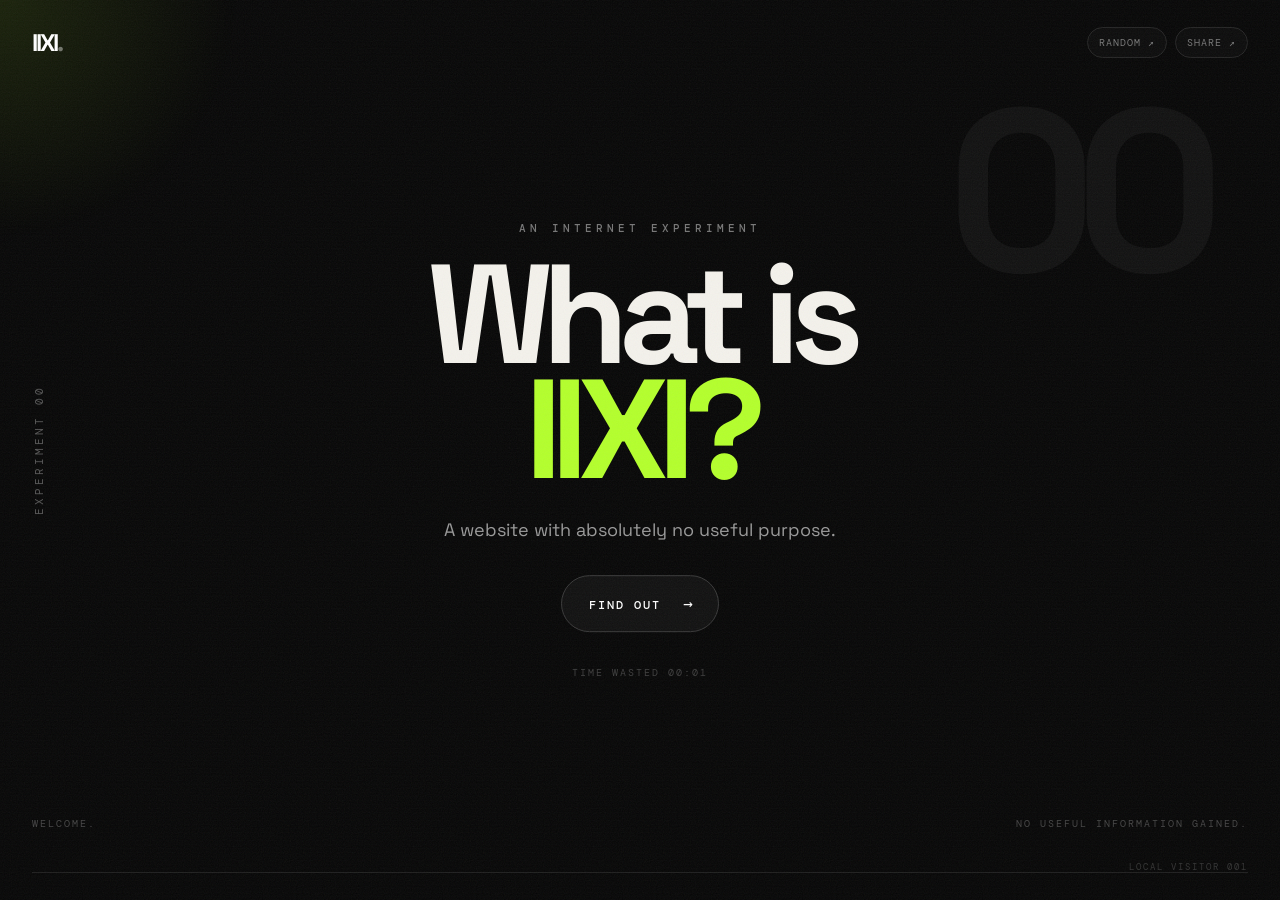
==== index.html @ 4394fd5e "Add files via upload" ====
<!DOCTYPE html>
<html lang="en">
<head>
<meta charset="UTF-8">
<meta name="viewport" content="width=device-width, initial-scale=1.0">
<title>IIXI — No Purpose</title>
<style>
@import url('https://fonts.googleapis.com/css2?family=DM+Mono:wght@400;500&family=Space+Grotesk:wght@400;500;600;700&display=swap');
:root{--bg:#070707;--fg:#f4f2ec;--muted:#777;--acid:#b4ff2c;--line:#252525}
*{box-sizing:border-box}
html,body{width:100%;height:100%;margin:0}
body{overflow:hidden;background:var(--bg);color:var(--fg);font-family:"Space Grotesk",sans-serif;transition:background .6s,color .6s}
button{font:inherit}
.grain{position:fixed;inset:-50%;pointer-events:none;z-index:50;opacity:.065;background-image:url("data:image/svg+xml,%3Csvg xmlns='http://www.w3.org/2000/svg' width='180' height='180'%3E%3Cfilter id='n'%3E%3CfeTurbulence type='fractalNoise' baseFrequency='.85' numOctaves='4' stitchTiles='stitch'/%3E%3C/filter%3E%3Crect width='100%25' height='100%25' filter='url(%23n)'/%3E%3C/svg%3E");animation:noise .15s steps(2) infinite}
@keyframes noise{0%{transform:translate(0)}25%{transform:translate(2%,-1%)}50%{transform:translate(-1%,2%)}75%{transform:translate(1%,1%)}100%{transform:translate(-2%,-2%)}}
.scanlines{position:fixed;inset:0;pointer-events:none;z-index:45;background:repeating-linear-gradient(0deg,transparent 0 3px,rgba(255,255,255,.012) 4px);mix-blend-mode:screen}
.cursor-glow{position:fixed;width:520px;height:520px;border-radius:50%;pointer-events:none;transform:translate(-50%,-50%);background:radial-gradient(circle,rgba(180,255,44,.11),transparent 65%);z-index:0}
header{position:fixed;left:32px;right:32px;top:27px;display:flex;justify-content:space-between;align-items:center;z-index:20}
.logo{background:none;border:0;color:#fff;font-size:24px;font-weight:700;letter-spacing:-2px;cursor:pointer;padding:0}
.logo span{opacity:.4}
.header-actions{display:flex;gap:8px}
.tiny{border:1px solid #252525;background:#0c0c0c;color:#777;border-radius:999px;padding:8px 11px;cursor:pointer;font:10px "DM Mono",monospace;letter-spacing:1px;transition:.2s}
.tiny:hover{color:#fff;border-color:#555}
main{height:100%;position:relative}
.experiment{position:absolute;left:32px;top:50%;transform:rotate(-90deg) translateX(-50%);transform-origin:left top;font:11px "DM Mono",monospace;letter-spacing:3px;color:#555}
.counter{position:absolute;right:6%;top:11%;font-size:clamp(100px,18vw,260px);font-weight:700;line-height:.8;color:#111;letter-spacing:-.09em;user-select:none}
.visit{position:absolute;right:32px;bottom:27px;font:9px "DM Mono",monospace;letter-spacing:2px;color:#333}
.scene{position:absolute;left:50%;top:50%;width:min(1000px,90vw);text-align:center;transform:translate(-50%,-47%);transition:transform .7s cubic-bezier(.2,.8,.2,1),opacity .4s}
.kicker{font:500 11px "DM Mono",monospace;letter-spacing:4px;color:#777;margin-bottom:22px}
h1{font-size:clamp(70px,11vw,155px);line-height:.82;letter-spacing:-.075em;margin:0;font-weight:700}
h1 strong{color:var(--acid)}
p{font-size:18px;color:#999;margin:28px auto 32px;max-width:620px;line-height:1.5}
.action-row{display:flex;justify-content:center;gap:10px;flex-wrap:wrap}
.action{border:1px solid #393939;background:#111;color:#fff;border-radius:999px;padding:17px 23px 17px 27px;cursor:pointer;font:500 12px "DM Mono",monospace;letter-spacing:2px;transition:.25s}
.action:hover:not(:disabled){border-color:var(--acid);box-shadow:0 0 35px rgba(180,255,44,.13);transform:translateY(-2px)}
.action:disabled{opacity:.55;cursor:wait}
.action i{font-style:normal;font-size:16px;margin-left:22px}
.action.holding{border-color:var(--acid);box-shadow:0 0 45px rgba(180,255,44,.2);transform:scale(1.04)}
.timer{margin-top:34px;font:10px "DM Mono",monospace;letter-spacing:2px;color:#3e3e3e}
.achievement{height:17px;margin-top:12px;font:9px "DM Mono",monospace;letter-spacing:2px;color:var(--acid);opacity:0;transform:translateY(4px);transition:.25s}
.achievement.show{opacity:1;transform:translateY(0)}
.edge{position:absolute;bottom:70px;font:10px "DM Mono",monospace;letter-spacing:2px;color:#444}
.edge-left{left:32px}.edge-right{right:32px}
.progress{position:absolute;left:32px;right:32px;bottom:27px;height:1px;background:#1e1e1e}
.progress span{display:block;height:100%;width:0;background:var(--acid);transition:width .7s}
.overlay{position:fixed;inset:0;background:rgba(0,0,0,.78);backdrop-filter:blur(10px);display:none;align-items:center;justify-content:center;z-index:40}
.overlay.show{display:flex}
.overlay-box{width:min(520px,88vw);border:1px solid #303030;background:#0b0b0b;padding:40px;text-align:center}
.overlay-box small{font:10px "DM Mono",monospace;letter-spacing:3px;color:#666}
.overlay-box h2{font-size:42px;letter-spacing:-.05em;margin:18px 0 8px}
.overlay-box p{margin:0 0 25px;font-size:15px}
.overlay-box button{border:1px solid #444;background:#f2f0ea;color:#080808;padding:12px 25px;border-radius:999px;cursor:pointer;font:600 11px "DM Mono",monospace;letter-spacing:2px}
.toast{position:fixed;left:50%;bottom:75px;transform:translate(-50%,15px);opacity:0;background:#f2f0ea;color:#080808;padding:10px 16px;border-radius:5px;font:10px "DM Mono",monospace;z-index:60;transition:.3s;pointer-events:none}
.toast.show{opacity:1;transform:translate(-50%,0)}
.glitch{animation:glitch .22s steps(2) 3}
@keyframes glitch{0%{transform:translate(-50%,-47%)}30%{transform:translate(calc(-50% + 12px),-47%);filter:hue-rotate(40deg)}60%{transform:translate(calc(-50% - 8px),-47%)}100%{transform:translate(-50%,-47%)}}
body.secret{background:var(--acid);color:#050505}
body.secret .logo,body.secret .experiment,body.secret .edge,body.secret .timer,body.secret .visit,body.secret .tiny{color:#050505}
body.secret .tiny{border-color:rgba(0,0,0,.25);background:transparent}
body.secret .counter{color:rgba(0,0,0,.08)}
body.secret .kicker{color:#111}
body.secret h1 strong{color:#050505}
body.secret p{color:#222}
body.secret .progress{background:rgba(0,0,0,.2)}
body.secret .progress span{background:#050505}
body.secret .action{background:#050505;color:#fff;border-color:#050505}
body.ending h1 strong{color:#fff}
.still .cursor-glow{opacity:0}
.choice-grid{display:flex;justify-content:center;gap:10px;flex-wrap:wrap}
.choice-grid .action{min-width:150px}
.secret-code{font:10px "DM Mono",monospace;letter-spacing:3px;color:var(--acid);margin-top:14px;opacity:.7}
@media(max-width:650px){header{left:20px;right:20px;top:20px}.tiny{padding:7px 8px;font-size:8px}.experiment{left:20px}.counter{right:3%;top:17%}.visit{right:20px;bottom:20px}h1{font-size:clamp(62px,18vw,108px)}p{font-size:16px}.edge-left{left:20px}.edge-right{right:20px}.progress{left:20px;right:20px}.header-actions{gap:5px}.action{padding:14px 18px 14px 21px}}
</style>
</head>
<body>
<div class="cursor-glow" id="cursorGlow"></div>
<div class="grain"></div><div class="scanlines"></div>

<header>
  <button class="logo" id="logoBtn">IIXI<span>.</span></button>
  <div class="header-actions">
    <button class="tiny" id="randomBtn">RANDOM ↗</button>
    <button class="tiny" id="shareBtn">SHARE ↗</button>
  </div>
</header>

<main>
  <div class="experiment" id="experimentLabel">EXPERIMENT 00</div>
  <div class="counter" id="counter">00</div>
  <div class="visit" id="visit">LOCAL VISITOR 001</div>

  <section class="scene" id="scene">
    <div class="kicker" id="kicker">AN INTERNET EXPERIMENT</div>
    <h1 id="title">What is <strong>IIXI?</strong></h1>
    <p id="description">Nobody knows. Maybe you can find out.</p>
    <div class="action-row" id="actions"></div>
    <div class="timer" id="timer">TIME WASTED 00:00</div>
    <div class="achievement" id="achievement"></div>
  </section>

  <div class="edge edge-left" id="edgeLeft">WELCOME.</div>
  <div class="edge edge-right" id="edgeRight">NOTHING USEFUL HERE.</div>
  <div class="progress"><span id="progressBar"></span></div>
</main>

<div class="overlay" id="overlay">
  <div class="overlay-box">
    <small>IIXI INTERRUPTION</small>
    <h2 id="overlayTitle">A quick question.</h2>
    <p id="overlayText">Would you like to continue wasting time?</p>
    <button id="overlayButton">YES</button>
  </div>
</div>
<div class="toast" id="toast"></div>

<script>
const experiments = [
 {k:"AN INTERNET EXPERIMENT",t:"What is<br><strong>IIXI?</strong>",p:"A website with absolutely no useful purpose.",type:"normal",a:"FIND OUT",icon:"→"},
 {k:"EXPERIMENT 01",t:"Click the<br><strong>button.</strong>",p:"You already clicked it once. There is no reason to do it again.",type:"normal",a:"DO IT AGAIN",icon:"→"},
 {k:"EXPERIMENT 02",t:"Make a<br><strong>decision.</strong>",p:"Left or right. Both choices are equally meaningless.",type:"choice",a:"CHOOSE",icon:"↔"},
 {k:"EXPERIMENT 03",t:"Please<br><strong>wait.</strong>",p:"We are carefully calculating nothing. This is important.",type:"wait",a:"WAIT",icon:"…"},
 {k:"EXPERIMENT 04",t:"Your purpose<br>is <strong>loading.</strong>",p:"Estimated completion: never.",type:"loading",a:"REFRESH PURPOSE",icon:"↻"},
 {k:"EXPERIMENT 05",t:"This is<br><strong>awkward.</strong>",p:"You have spent real time on this. We can both acknowledge that.",type:"normal",a:"I ACCEPT",icon:"→"},
 {k:"EXPERIMENT 06",t:"Press it<br><strong>faster.</strong>",p:"Speed will not improve anything. That has never stopped anyone.",type:"spam",a:"FASTER",icon:"↗"},
 {k:"EXPERIMENT 07",t:"Do not<br><strong>move.</strong>",p:"Move your mouse and this experiment will judge you.",type:"still",a:"I CAN DO THIS",icon:"→"},
 {k:"EXPERIMENT 08",t:"One more<br><strong>thing.</strong>",p:"There is definitely a point to this. Probably.",type:"normal",a:"FIND THE POINT",icon:"→"},
 {k:"EXPERIMENT 09",t:"You are<br><strong>close.</strong>",p:"Close to absolutely nothing.",type:"normal",a:"CONTINUE",icon:"→"},
 {k:"EXPERIMENT 10",t:"Choose<br><strong>nothing.</strong>",p:"Pick the option that promises the least. We recommend both.",type:"choice2",a:"I CHOOSE NOTHING",icon:"↔"},
 {k:"EXPERIMENT 11",t:"Hold on<br><strong>forever.</strong>",p:"Hold the button. It gets more pointless the longer you do it.",type:"hold",a:"HOLD",icon:"∞"},
 {k:"EXPERIMENT 12",t:"Trust the<br><strong>arrow.</strong>",p:"It points somewhere. That is all we can say.",type:"normal",a:"FOLLOW →",icon:"→"},
 {k:"EXPERIMENT 13",t:"Are you<br><strong>sure?</strong>",p:"This is your last opportunity to reconsider your choices.",type:"normal",a:"YES, PROBABLY",icon:"→"},
 {k:"EXPERIMENT 14",t:"This took<br><strong>long enough.</strong>",p:"There is one final button. Of course there is.",type:"normal",a:"END THIS",icon:"→"},
 {k:"EXPERIMENT 15",t:"The cursor<br><strong>knows.</strong>",p:"Move it around. The website is watching the wrong thing.",type:"cursor",a:"TEST IT",icon:"⌁"},
 {k:"EXPERIMENT 16",t:"Too<br><strong>fast.</strong>",p:"Click quickly. The interface will pretend it cannot keep up.",type:"fast",a:"CLICK FAST",icon:"»"},
 {k:"EXPERIMENT 17",t:"Almost<br><strong>loading.</strong>",p:"Progress is a concept. This is not progress.",type:"countdown",a:"START LOADING",icon:"…"},
 {k:"EXPERIMENT 18",t:"We<br><strong>remember.</strong>",p:"Do something you did earlier. Maybe IIXI noticed.",type:"memory",a:"CHECK MEMORY",icon:"◌"},
 {k:"EXPERIMENT 19",t:"Something<br><strong>is wrong.</strong>",p:"Probably nothing. Definitely nothing. Probably.",type:"glitch",a:"INVESTIGATE",icon:"⚡"},
 {k:"THE END",t:"Nothing<br><strong>happened.</strong>",p:"Congratulations. You successfully accomplished nothing.",type:"end",a:"START OVER",icon:"↻"}
];

const $=s=>document.querySelector(s);
const title=$("#title"),copy=$("#description"),kicker=$("#kicker"),actions=$("#actions");
const label=$("#experimentLabel"),counter=$("#counter"),timer=$("#timer"),achievement=$("#achievement");
const progress=$("#progressBar"),left=$("#edgeLeft"),right=$("#edgeRight"),scene=$("#scene"),glow=$("#cursorGlow");
const toast=$("#toast"),overlay=$("#overlay");

let step=0,start=Date.now(),waitTimer=null,holdTimer=null,stillTimer=null;
let total=0,completed=0,sessionClicks=0,fastClicks=0,lastMove=Date.now();
let seen=1;

try{
  seen=Number(localStorage.getItem("iixiSeen")||0)+1;
  localStorage.setItem("iixiSeen",seen);
  total=Number(localStorage.getItem("iixiClicks")||0);
  completed=Number(localStorage.getItem("iixiCompleted")||0);
}catch(e){}
$("#visit").textContent=`LOCAL VISITOR ${String(seen).padStart(3,"0")}`;

function save(){try{localStorage.setItem("iixiClicks",total);localStorage.setItem("iixiCompleted",completed)}catch(e){}}
function showToast(msg){toast.textContent=msg;toast.classList.add("show");clearTimeout(toast._t);toast._t=setTimeout(()=>toast.classList.remove("show"),1900)}
function achievementShow(msg){achievement.textContent=msg;achievement.classList.add("show");clearTimeout(achievement._t);achievement._t=setTimeout(()=>achievement.classList.remove("show"),3200)}
function clearTimers(){clearTimeout(waitTimer);clearInterval(waitTimer);clearTimeout(holdTimer);clearTimeout(stillTimer);stillTimer=null;document.body.classList.remove("still");}
function button(text,icon){const b=document.createElement("button");b.className="action";b.innerHTML=`<span>${text}</span><i>${icon}</i>`;return b}

function finish(next=step+1){
  completed++;save();
  if(next>=experiments.length)next=experiments.length-1;
  render(next);
}

function render(index){
  clearTimers(); step=index;
  const e=experiments[step];
  title.innerHTML=e.t;copy.textContent=e.p;kicker.textContent=e.k;
  label.textContent=step===experiments.length-1?"THE END":`EXPERIMENT ${String(step).padStart(2,"0")}`;
  counter.textContent=String(step).padStart(2,"0");
  progress.style.width=(step/(experiments.length-1)*100)+"%";
  actions.innerHTML="";achievement.classList.remove("show");
  document.body.classList.toggle("ending",e.type==="end");
  document.body.classList.remove("secret");
  left.textContent=step===0?"WELCOME.":`EXPERIMENT ${String(step).padStart(2,"0")}`;
  right.textContent="NO USEFUL INFORMATION GAINED.";

  scene.classList.remove("glitch");void scene.offsetWidth;if(e.type==="glitch")scene.classList.add("glitch");

  if(e.type==="end"){
    document.body.classList.add("secret");
    left.textContent=`EXPERIMENTS COMPLETED: ${completed}`;
    right.textContent="THANKS FOR WASTING YOUR TIME WITH IIXI.";
  }

  if(e.type==="choice"||e.type==="choice2"){
    const grid=document.createElement("div");grid.className="choice-grid";
    ["LEFT","RIGHT"].forEach((txt,i)=>{
      const b=button(txt,i?"→":"←");grid.appendChild(b);
      b.onclick=()=>{showToast(i?"technically a choice.":"bold.");finish()};
    });
    actions.appendChild(grid);return;
  }

  if(e.type==="wait"){
    const b=button("WAIT 3","…");b.disabled=true;actions.appendChild(b);
    let n=3;b.querySelector("span").textContent="WAIT 3";
    waitTimer=setInterval(()=>{n--;b.querySelector("span").textContent=n>0?`WAIT ${n}`:"CONTINUE";if(n<=0){clearInterval(waitTimer);b.disabled=false;showToast("Nothing happened. Perfect.");}},1000);
    b.onclick=()=>{if(!b.disabled)finish()};
    return;
  }

  if(e.type==="still"){
    const b=button(e.a,e.icon);actions.appendChild(b);document.body.classList.add("still");
    stillTimer=setTimeout(()=>{document.body.classList.remove("still");achievementShow("YOU ACTUALLY STAYED STILL.");finish()},5000);
    b.onclick=()=>{clearTimeout(stillTimer);document.body.classList.remove("still");showToast("You moved eventually.");finish()};
    return;
  }

  if(e.type==="hold"){
    const b=button(e.a,e.icon);actions.appendChild(b);
    b.onpointerdown=()=>{b.classList.add("holding");b.querySelector("span").textContent="KEEP HOLDING";holdTimer=setTimeout(()=>{b.classList.remove("holding");b.querySelector("span").textContent="ENOUGH";achievementShow("HELD A BUTTON FOR NO REASON.");finish()},1800)};
    b.onpointerup=b.onpointerleave=()=>{clearTimeout(holdTimer);b.classList.remove("holding");b.querySelector("span").textContent="HOLD"};
    return;
  }

  if(e.type==="countdown"){
    const b=button(e.a,e.icon);actions.appendChild(b);
    b.onclick=()=>{b.disabled=true;let n=5;b.querySelector("span").textContent="LOADING 5";const x=setInterval(()=>{n--;b.querySelector("span").textContent=n>0?`LOADING ${n}`:"LOADED";if(n<=0){clearInterval(x);setTimeout(()=>finish(),500)}},700)};
    return;
  }

  if(e.type==="fast"){
    const b=button(e.a,e.icon);actions.appendChild(b);
    b.onclick=()=>{fastClicks++;b.animate([{transform:"scale(1)"},{transform:"scale(1.12)"},{transform:"scale(.98)"},{transform:"scale(1)"}],{duration:180});if(fastClicks>=5){fastClicks=0;achievementShow("TOO FAST. STILL USELESS.");finish()}else{b.querySelector("span").textContent=`FASTER ${5-fastClicks}`}};
    return;
  }

  if(e.type==="memory"){
    const b=button(e.a,e.icon);actions.appendChild(b);
    b.onclick=()=>{const returning=total>5||seen>1;achievementShow(returning?"WE REMEMBER YOU. MAYBE.":"YOU ARE NEW HERE.");finish()};
    return;
  }

  if(e.type==="cursor"){
    const b=button(e.a,e.icon);actions.appendChild(b);
    let moved=0;
    const move=()=>{moved++;if(moved>12){document.removeEventListener("mousemove",move);achievementShow("THE CURSOR HAS BEEN CLEARED.");finish()}};
    document.addEventListener("mousemove",move);
    b.onclick=()=>{document.removeEventListener("mousemove",move);finish()};
    return;
  }

  if(e.type==="glitch"){
    const b=button(e.a,e.icon);actions.appendChild(b);
    b.onclick=()=>{scene.classList.add("glitch");showToast("THAT DID NOT LOOK RIGHT.");setTimeout(()=>finish(),700)};
    return;
  }

  const b=button(e.a,e.icon);actions.appendChild(b);
  b.onclick=()=>{
    total++;sessionClicks++;save();
    if(total===5){$("#overlayTitle").textContent="A quick question.";$("#overlayText").textContent="Would you like to continue wasting time?";overlay.classList.add("show")}
    if(total===10)achievementShow("ACHIEVEMENT: STILL HERE");
    if(total===15){document.body.classList.add("secret");achievementShow("SECRET MODE UNLOCKED")}
    if(step===1)showToast("this could have been an email.");
    if(step===4)showToast("PURPOSE NOT FOUND");
    if(step===8)showToast("THERE IS NO POINT. KEEP GOING.");
    finish();
  };
}

$("#overlayButton").onclick=()=>{overlay.classList.remove("show");showToast("Excellent decision.")};
overlay.onclick=e=>{if(e.target===overlay)overlay.classList.remove("show")};

$("#randomBtn").onclick=()=>{let n=Math.floor(Math.random()*(experiments.length-1));if(n===step)n=(n+1)%(experiments.length-1);render(n);showToast(`RANDOM EXPERIMENT ${String(n).padStart(2,"0")}`)};

$("#shareBtn").onclick=async()=>{
  const data={title:"IIXI — No Purpose",text:`I wasted ${sessionClicks} clicks on IIXI. Your turn.`,url:location.href};
  try{if(navigator.share)await navigator.share(data);else{await navigator.clipboard.writeText(location.href);showToast("LINK COPIED.")}}catch(e){}
};

$("#logoBtn").onclick=()=>{start=Date.now();render(0);showToast("IIXI HAS FORGOTTEN EVERYTHING.")};

document.addEventListener("mousemove",e=>{
  glow.style.left=e.clientX+"px";glow.style.top=e.clientY+"px";lastMove=Date.now();
  if(step===7)document.body.classList.remove("still");
});

document.addEventListener("keydown",e=>{
  if(e.key.toLowerCase()==="r")$("#randomBtn").click();
  if(e.key==="Escape")overlay.classList.remove("show");
  if(e.key==="Enter"){const b=document.querySelector(".action:not(:disabled)");if(b)b.click()}
});

setInterval(()=>{
  const sec=Math.floor((Date.now()-start)/1000);
  timer.textContent=`TIME WASTED ${String(Math.floor(sec/60)).padStart(2,"0")}:${String(sec%60).padStart(2,"0")}`;
},500);

render(0);
</script>
</body>
</html>
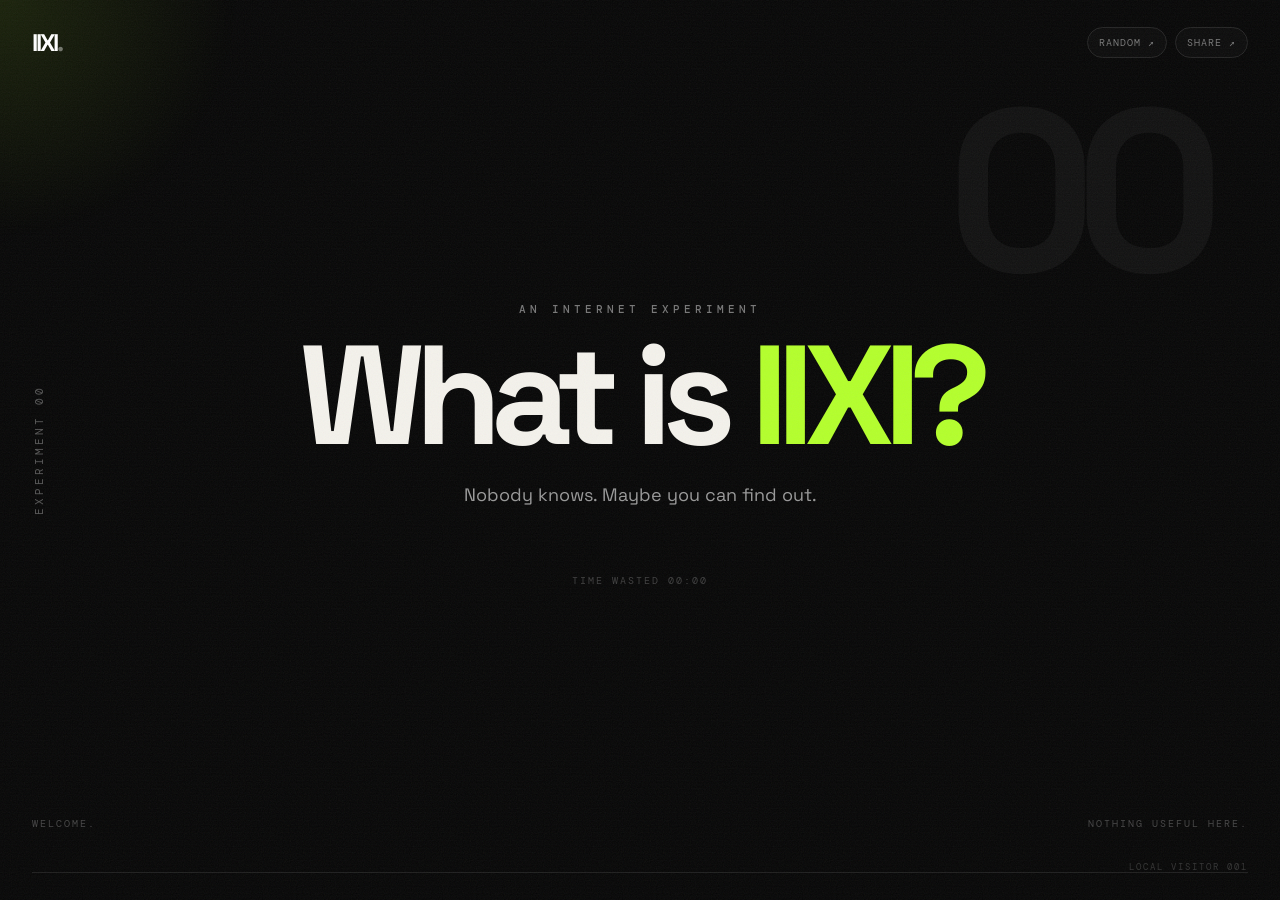
==== commit 3317af1f: "Add files via upload" ====
--- a/index.html
+++ b/index.html
@@ -70,6 +70,12 @@
 .choice-grid .action{min-width:150px}
 .secret-code{font:10px "DM Mono",monospace;letter-spacing:3px;color:var(--acid);margin-top:14px;opacity:.7}
 @media(max-width:650px){header{left:20px;right:20px;top:20px}.tiny{padding:7px 8px;font-size:8px}.experiment{left:20px}.counter{right:3%;top:17%}.visit{right:20px;bottom:20px}h1{font-size:clamp(62px,18vw,108px)}p{font-size:16px}.edge-left{left:20px}.edge-right{right:20px}.progress{left:20px;right:20px}.header-actions{gap:5px}.action{padding:14px 18px 14px 21px}}
+
+.easter-flash{position:fixed;left:50%;top:50%;transform:translate(-50%,-50%);z-index:70;pointer-events:none;font:700 13px "DM Mono",monospace;letter-spacing:5px;color:var(--acid);opacity:0;text-shadow:0 0 25px rgba(180,255,44,.8);transition:opacity .2s}
+.easter-flash.show{opacity:1}
+.secret-badge{position:fixed;right:28px;top:72px;z-index:25;font:9px "DM Mono",monospace;letter-spacing:2px;color:var(--acid);opacity:.8;display:none}
+body.secret .secret-badge{display:block}
+
 </style>
 </head>
 <body>
@@ -99,7 +105,7 @@
   </section>
 
   <div class="edge edge-left" id="edgeLeft">WELCOME.</div>
-  <div class="edge edge-right" id="edgeRight">NOTHING USEFUL HERE.</div>
+  <div class="edge edge-right" id="edgeRight" title="">NOTHING USEFUL HERE.</div>
   <div class="progress"><span id="progressBar"></span></div>
 </main>
 
@@ -112,6 +118,8 @@
   </div>
 </div>
 <div class="toast" id="toast"></div>
+<div class="easter-flash" id="easterFlash"></div>
+<div class="secret-badge" id="secretBadge">SECRET MODE</div>
 
 <script>
 const experiments = [
@@ -148,6 +156,16 @@
 let total=0,completed=0,sessionClicks=0,fastClicks=0,lastMove=Date.now();
 let seen=1;
 
+// Hidden Easter-egg state
+let logoClicks=0;
+let eggCount=0;
+let eggsFound={logo:false,still:false,keyboard:false,hidden:false,revisit:false,rare:false};
+let visited={};
+let keyBuffer="";
+let stillStart=Date.now();
+let rareTriggered=false;
+
+
 try{
   seen=Number(localStorage.getItem("iixiSeen")||0)+1;
   localStorage.setItem("iixiSeen",seen);
@@ -156,7 +174,61 @@
 }catch(e){}
 $("#visit").textContent=`LOCAL VISITOR ${String(seen).padStart(3,"0")}`;
 
-function save(){try{localStorage.setItem("iixiClicks",total);localStorage.setItem("iixiCompleted",completed)}catch(e){}}
+try{
+  const storedEggs=JSON.parse(localStorage.getItem("iixiEggs")||"{}");
+  eggsFound={...eggsFound,...storedEggs};
+  eggCount=Object.values(eggsFound).filter(Boolean).length;
+  visited=JSON.parse(localStorage.getItem("iixiVisited")||"{}");
+}catch(e){}
+
+const easterFlash=$("#easterFlash");
+
+function egg(name,message){
+  if(eggsFound[name]) return;
+  eggsFound[name]=true;
+  eggCount++;
+  save();
+  easterFlash.textContent=message;
+  easterFlash.classList.add("show");
+  setTimeout(()=>easterFlash.classList.remove("show"),1600);
+  showToast(`EASTER EGG ${eggCount}/5`);
+  if(eggCount>=5) unlockSecret21();
+}
+
+function unlockSecret21(){
+  try{localStorage.setItem("iixiSecret21","1")}catch(e){}
+  showToast("SECRET 21 UNLOCKED");
+}
+
+function secret21(){
+  document.body.classList.add("secret");
+  kicker.textContent="HIDDEN EXPERIMENT";
+  title.innerHTML="You found<br><strong>IIXI.</strong>";
+  copy.textContent="There was never supposed to be anything here.";
+  actions.innerHTML="";
+  const b=button("ENTER THE VOID","↯");
+  actions.appendChild(b);
+  b.onclick=()=>{
+    title.innerHTML="21 / <strong>???</strong>";
+    copy.textContent="This experiment does absolutely nothing. Except prove that you were curious.";
+    actions.innerHTML="";
+    const again=button("START OVER","↻");
+    actions.appendChild(again);
+    again.onclick=()=>render(0);
+  };
+  left.textContent="SECRET EXPERIMENT";
+  right.textContent="YOU WEREN'T SUPPOSED TO FIND THIS.";
+}
+
+
+function save(){
+  try{
+    localStorage.setItem("iixiClicks",total);
+    localStorage.setItem("iixiCompleted",completed);
+    localStorage.setItem("iixiEggs",JSON.stringify(eggsFound));
+    localStorage.setItem("iixiVisited",JSON.stringify(visited));
+  }catch(e){}
+}
 function showToast(msg){toast.textContent=msg;toast.classList.add("show");clearTimeout(toast._t);toast._t=setTimeout(()=>toast.classList.remove("show"),1900)}
 function achievementShow(msg){achievement.textContent=msg;achievement.classList.add("show");clearTimeout(achievement._t);achievement._t=setTimeout(()=>achievement.classList.remove("show"),3200)}
 function clearTimers(){clearTimeout(waitTimer);clearInterval(waitTimer);clearTimeout(holdTimer);clearTimeout(stillTimer);stillTimer=null;document.body.classList.remove("still");}
@@ -171,6 +243,24 @@
 function render(index){
   clearTimers(); step=index;
   const e=experiments[step];
+
+  if(visited[step]){
+    egg("revisit","YOU CAME BACK.");
+  } else {
+    visited[step]=1;
+    save();
+  }
+
+  // Very rare visual event: only once per browser storage lifetime.
+  if(!rareTriggered && Math.random()<0.01){
+    rareTriggered=true;
+    egg("rare","DID YOU SEE THAT?");
+  }
+
+  if(step===20 && (eggCount>=5 || localStorage.getItem("iixiSecret21")==="1")){
+    secret21();
+    return;
+  }
   title.innerHTML=e.t;copy.textContent=e.p;kicker.textContent=e.k;
   label.textContent=step===experiments.length-1?"THE END":`EXPERIMENT ${String(step).padStart(2,"0")}`;
   counter.textContent=String(step).padStart(2,"0");
@@ -201,7 +291,24 @@
   if(e.type==="wait"){
     const b=button("WAIT 3","…");b.disabled=true;actions.appendChild(b);
     let n=3;b.querySelector("span").textContent="WAIT 3";
-    waitTimer=setInterval(()=>{n--;b.querySelector("span").textContent=n>0?`WAIT ${n}`:"CONTINUE";if(n<=0){clearInterval(waitTimer);b.disabled=false;showToast("Nothing happened. Perfect.");}},1000);
+    waitTimer=
+let edgeClicks=0;
+$("#edgeRight").addEventListener("click",()=>{
+  edgeClicks++;
+  if(edgeClicks>=5){
+    edgeClicks=0;
+    egg("hidden","YOU CLICKED THE USELESS TEXT.");
+  }
+});
+
+let stillEggTimer=setInterval(()=>{
+  if(Date.now()-lastMove>=30000){
+    egg("still","YOU REALLY DIDN'T MOVE.");
+    lastMove=Date.now();
+  }
+},1000);
+
+setInterval(()=>{n--;b.querySelector("span").textContent=n>0?`WAIT ${n}`:"CONTINUE";if(n<=0){clearInterval(waitTimer);b.disabled=false;showToast("Nothing happened. Perfect.");}},1000);
     b.onclick=()=>{if(!b.disabled)finish()};
     return;
   }
@@ -276,7 +383,16 @@
   try{if(navigator.share)await navigator.share(data);else{await navigator.clipboard.writeText(location.href);showToast("LINK COPIED.")}}catch(e){}
 };
 
-$("#logoBtn").onclick=()=>{start=Date.now();render(0);showToast("IIXI HAS FORGOTTEN EVERYTHING.")};
+$("#logoBtn").onclick=()=>{
+  logoClicks++;
+  if(logoClicks>=7){
+    logoClicks=0;
+    egg("logo","YOU CLICKED TOO MANY TIMES.");
+  }
+  start=Date.now();
+  render(0);
+  showToast("IIXI HAS FORGOTTEN EVERYTHING.");
+};
 
 document.addEventListener("mousemove",e=>{
   glow.style.left=e.clientX+"px";glow.style.top=e.clientY+"px";lastMove=Date.now();
@@ -284,7 +400,15 @@
 });
 
 document.addEventListener("keydown",e=>{
-  if(e.key.toLowerCase()==="r")$("#randomBtn").click();
+  const k=e.key.toLowerCase();
+  if(k.length===1 && /[a-z]/.test(k)){
+    keyBuffer=(keyBuffer+k).slice(-4);
+    if(keyBuffer==="iixi"){
+      egg("keyboard","IIXI HEARD YOU.");
+      keyBuffer="";
+    }
+  }
+  if(k==="r")$("#randomBtn").click();
   if(e.key==="Escape")overlay.classList.remove("show");
   if(e.key==="Enter"){const b=document.querySelector(".action:not(:disabled)");if(b)b.click()}
 });
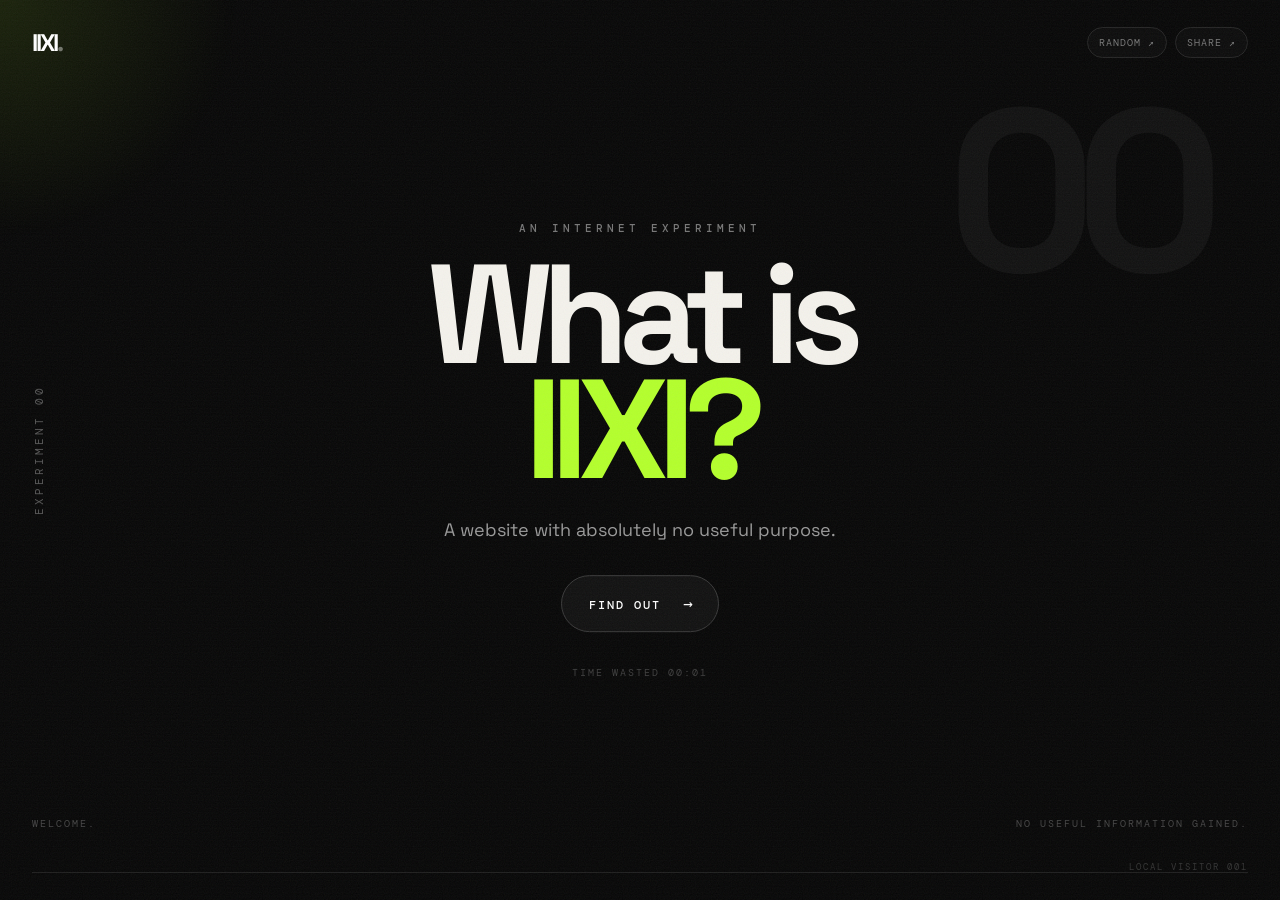
==== commit a656ed8e: "Add files via upload" ====
--- a/index.html
+++ b/index.html
@@ -39,7 +39,7 @@
 .timer{margin-top:34px;font:10px "DM Mono",monospace;letter-spacing:2px;color:#3e3e3e}
 .achievement{height:17px;margin-top:12px;font:9px "DM Mono",monospace;letter-spacing:2px;color:var(--acid);opacity:0;transform:translateY(4px);transition:.25s}
 .achievement.show{opacity:1;transform:translateY(0)}
-.edge{position:absolute;bottom:70px;font:10px "DM Mono",monospace;letter-spacing:2px;color:#444}
+.edge{position:absolute;bottom:70px;font:10px "DM Mono",monospace;letter-spacing:2px;color:#444;pointer-events:auto;cursor:pointer;user-select:none}
 .edge-left{left:32px}.edge-right{right:32px}
 .progress{position:absolute;left:32px;right:32px;bottom:27px;height:1px;background:#1e1e1e}
 .progress span{display:block;height:100%;width:0;background:var(--acid);transition:width .7s}
@@ -198,6 +198,7 @@
 function unlockSecret21(){
   try{localStorage.setItem("iixiSecret21","1")}catch(e){}
   showToast("SECRET 21 UNLOCKED");
+  setTimeout(()=>secret21(),900);
 }
 
 function secret21(){
@@ -277,6 +278,16 @@
     document.body.classList.add("secret");
     left.textContent=`EXPERIMENTS COMPLETED: ${completed}`;
     right.textContent="THANKS FOR WASTING YOUR TIME WITH IIXI.";
+
+    const b=button("START OVER","↻");
+    actions.appendChild(b);
+    b.onclick=()=>{
+      start=Date.now();
+      sessionClicks=0;
+      render(0);
+      showToast("STARTING OVER.");
+    };
+    return;
   }
 
   if(e.type==="choice"||e.type==="choice2"){
@@ -292,31 +303,43 @@
     const b=button("WAIT 3","…");b.disabled=true;actions.appendChild(b);
     let n=3;b.querySelector("span").textContent="WAIT 3";
     waitTimer=
-let edgeClicks=0;
-$("#edgeRight").addEventListener("click",()=>{
-  edgeClicks++;
-  if(edgeClicks>=5){
-    edgeClicks=0;
-    egg("hidden","YOU CLICKED THE USELESS TEXT.");
-  }
-});
-
-let stillEggTimer=setInterval(()=>{
-  if(Date.now()-lastMove>=30000){
-    egg("still","YOU REALLY DIDN'T MOVE.");
-    lastMove=Date.now();
-  }
-},1000);
-
 setInterval(()=>{n--;b.querySelector("span").textContent=n>0?`WAIT ${n}`:"CONTINUE";if(n<=0){clearInterval(waitTimer);b.disabled=false;showToast("Nothing happened. Perfect.");}},1000);
     b.onclick=()=>{if(!b.disabled)finish()};
     return;
   }
 
   if(e.type==="still"){
-    const b=button(e.a,e.icon);actions.appendChild(b);document.body.classList.add("still");
-    stillTimer=setTimeout(()=>{document.body.classList.remove("still");achievementShow("YOU ACTUALLY STAYED STILL.");finish()},5000);
-    b.onclick=()=>{clearTimeout(stillTimer);document.body.classList.remove("still");showToast("You moved eventually.");finish()};
+    const b=button(e.a,e.icon);
+    actions.appendChild(b);
+    document.body.classList.add("still");
+
+    let lastMotion=Date.now();
+
+    const watchStill=()=>{
+      lastMotion=Date.now();
+    };
+
+    document.addEventListener("mousemove",watchStill,{passive:true});
+
+    const checkStill=setInterval(()=>{
+      if(Date.now()-lastMotion>=30000){
+        clearInterval(checkStill);
+        document.removeEventListener("mousemove",watchStill);
+        document.body.classList.remove("still");
+        egg("still","YOU REALLY DIDN'T MOVE.");
+        achievementShow("YOU ACTUALLY STAYED STILL.");
+        finish();
+      }
+    },500);
+
+    b.onclick=()=>{
+      clearInterval(checkStill);
+      document.removeEventListener("mousemove",watchStill);
+      document.body.classList.remove("still");
+      showToast("You moved eventually.");
+      finish();
+    };
+
     return;
   }
 
@@ -363,7 +386,6 @@
   const b=button(e.a,e.icon);actions.appendChild(b);
   b.onclick=()=>{
     total++;sessionClicks++;save();
-    if(total===5){$("#overlayTitle").textContent="A quick question.";$("#overlayText").textContent="Would you like to continue wasting time?";overlay.classList.add("show")}
     if(total===10)achievementShow("ACHIEVEMENT: STILL HERE");
     if(total===15){document.body.classList.add("secret");achievementShow("SECRET MODE UNLOCKED")}
     if(step===1)showToast("this could have been an email.");
@@ -413,6 +435,15 @@
   if(e.key==="Enter"){const b=document.querySelector(".action:not(:disabled)");if(b)b.click()}
 });
 
+let edgeClicks=0;
+$("#edgeRight").addEventListener("click",()=>{
+  edgeClicks++;
+  if(edgeClicks>=5){
+    edgeClicks=0;
+    egg("hidden","YOU CLICKED THE USELESS TEXT.");
+  }
+});
+
 setInterval(()=>{
   const sec=Math.floor((Date.now()-start)/1000);
   timer.textContent=`TIME WASTED ${String(Math.floor(sec/60)).padStart(2,"0")}:${String(sec%60).padStart(2,"0")}`;
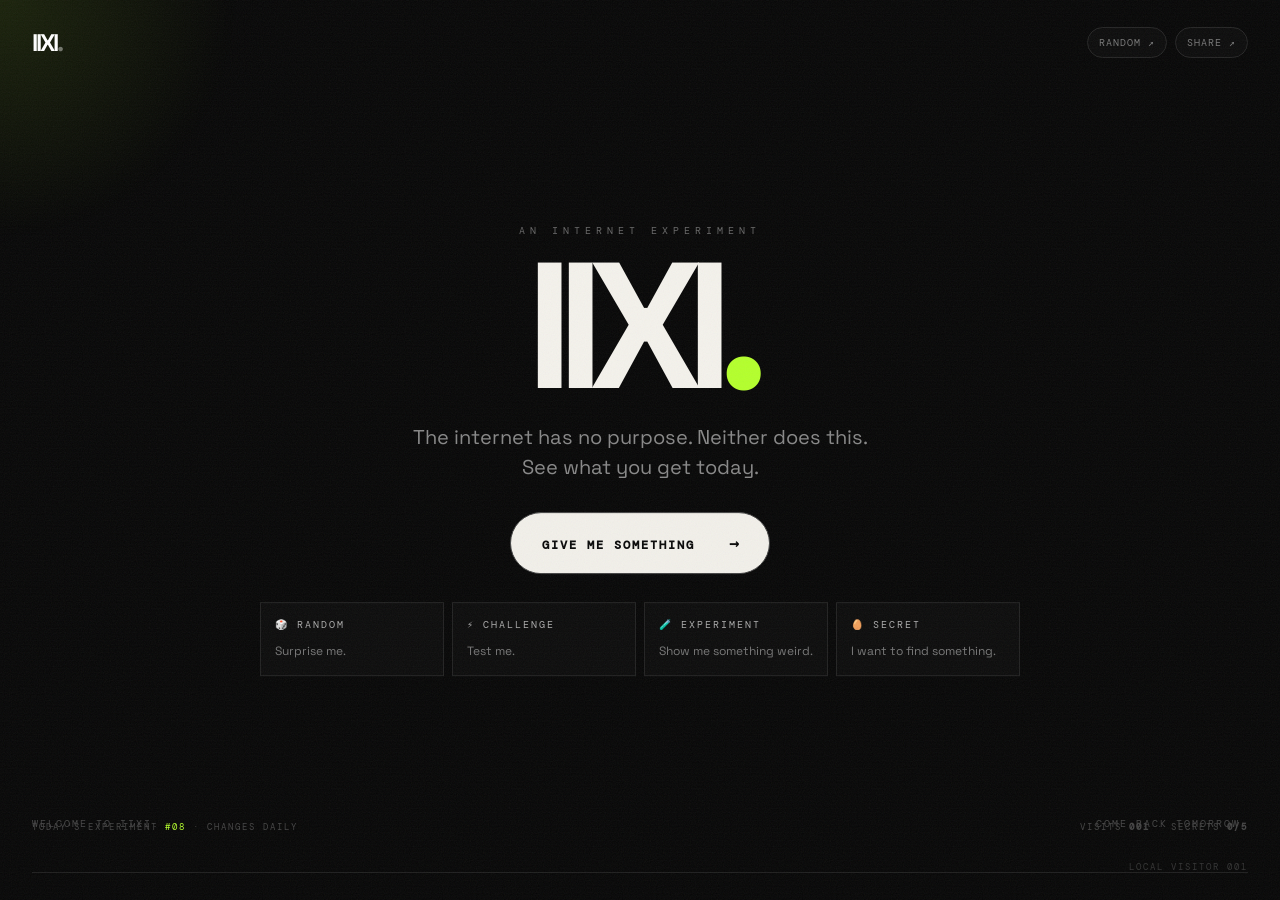
==== commit c49ac9a3: "Add files via upload" ====
--- a/index.html
+++ b/index.html
@@ -76,6 +76,44 @@
 .secret-badge{position:fixed;right:28px;top:72px;z-index:25;font:9px "DM Mono",monospace;letter-spacing:2px;color:var(--acid);opacity:.8;display:none}
 body.secret .secret-badge{display:block}
 
+
+/* V10 HOME / DISCOVERY LAYER */
+.home-panel{position:absolute;left:50%;top:50%;width:min(1040px,90vw);transform:translate(-50%,-50%);text-align:center;z-index:5}
+.home-panel.hidden{display:none}
+.home-kicker{font:10px "DM Mono",monospace;letter-spacing:5px;color:#666;margin-bottom:20px}
+.home-title{font-size:clamp(76px,14vw,190px);font-weight:700;line-height:.78;letter-spacing:-.09em;margin:0}
+.home-title strong{color:var(--acid)}
+.home-sub{font-size:clamp(15px,2vw,20px);color:#888;max-width:620px;margin:25px auto 30px;line-height:1.5}
+.home-main{border:1px solid #414141;background:#f2f0ea;color:#080808;border-radius:999px;padding:19px 28px 19px 31px;cursor:pointer;font:600 12px "DM Mono",monospace;letter-spacing:2px;transition:.25s}
+.home-main:hover{transform:translateY(-3px);box-shadow:0 15px 50px rgba(180,255,44,.15)}
+.home-main i{font-style:normal;font-size:17px;margin-left:25px}
+.home-grid{display:grid;grid-template-columns:repeat(4,1fr);gap:8px;max-width:760px;margin:28px auto 0}
+.home-card{border:1px solid #222;background:#0c0c0c;color:#777;text-align:left;padding:15px 14px;cursor:pointer;transition:.2s}
+.home-card:hover{border-color:#555;color:#fff;transform:translateY(-2px)}
+.home-card b{display:block;color:#aaa;font:10px "DM Mono",monospace;letter-spacing:2px;margin-bottom:8px}
+.home-card span{font-size:12px}
+.daily{position:absolute;left:32px;bottom:67px;font:9px "DM Mono",monospace;letter-spacing:2px;color:#444}
+.daily strong{color:var(--acid);font-weight:400}
+.stats{position:absolute;right:32px;bottom:67px;font:9px "DM Mono",monospace;letter-spacing:2px;color:#444}
+.result-panel{position:absolute;inset:0;display:none;align-items:center;justify-content:center;background:rgba(7,7,7,.94);z-index:35;text-align:center;padding:25px}
+.result-panel.show{display:flex}
+.result-box{width:min(620px,90vw)}
+.result-box .mini{font:10px "DM Mono",monospace;letter-spacing:4px;color:#666}
+.result-score{font-size:clamp(75px,14vw,155px);font-weight:700;line-height:.85;letter-spacing:-.08em;margin:18px 0}
+.result-score strong{color:var(--acid)}
+.result-box p{margin:18px auto 25px}
+.result-actions{display:flex;justify-content:center;gap:9px;flex-wrap:wrap}
+.daily-modal{position:absolute;inset:0;background:rgba(0,0,0,.92);z-index:38;display:none;align-items:center;justify-content:center;text-align:center;padding:20px}
+.daily-modal.show{display:flex}
+.daily-box{width:min(600px,90vw);border:1px solid #303030;padding:40px;background:#0a0a0a}
+.daily-box h2{font-size:clamp(40px,7vw,75px);letter-spacing:-.07em;margin:15px 0}
+.daily-box p{font-size:15px}
+@media(max-width:700px){
+ .home-grid{grid-template-columns:repeat(2,1fr)}
+ .daily{left:20px}.stats{right:20px}
+ .home-title{font-size:clamp(70px,22vw,130px)}
+}
+
 </style>
 </head>
 <body>
@@ -91,7 +129,25 @@
 </header>
 
 <main>
-  <div class="experiment" id="experimentLabel">EXPERIMENT 00</div>
+  
+<section class="home-panel" id="homePanel">
+  <div class="home-kicker">AN INTERNET EXPERIMENT</div>
+  <h2 class="home-title">IIXI<strong>.</strong></h2>
+  <div class="home-sub">The internet has no purpose. Neither does this. <br>See what you get today.</div>
+  <button class="home-main" id="giveBtn">GIVE ME SOMETHING <i>→</i></button>
+
+  <div class="home-grid">
+    <button class="home-card" id="randomHome"><b>🎲 RANDOM</b><span>Surprise me.</span></button>
+    <button class="home-card" id="challengeHome"><b>⚡ CHALLENGE</b><span>Test me.</span></button>
+    <button class="home-card" id="experimentHome"><b>🧪 EXPERIMENT</b><span>Show me something weird.</span></button>
+    <button class="home-card" id="secretHome"><b>🥚 SECRET</b><span>I want to find something.</span></button>
+  </div>
+</section>
+
+<div class="daily" id="dailyInfo">TODAY'S EXPERIMENT <strong>#07</strong> · CHANGES DAILY</div>
+<div class="stats" id="statsInfo">VISITS <strong id="homeVisits">001</strong> · SECRETS <strong id="homeSecrets">0/5</strong></div>
+
+<div class="experiment" id="experimentLabel">EXPERIMENT 00</div>
   <div class="counter" id="counter">00</div>
   <div class="visit" id="visit">LOCAL VISITOR 001</div>
 
@@ -108,6 +164,29 @@
   <div class="edge edge-right" id="edgeRight" title="">NOTHING USEFUL HERE.</div>
   <div class="progress"><span id="progressBar"></span></div>
 </main>
+
+
+<div class="result-panel" id="resultPanel">
+  <div class="result-box">
+    <div class="mini">IIXI RESULT</div>
+    <div class="result-score"><strong id="resultScore">73</strong><span>/100</span></div>
+    <p id="resultText">Apparently, you're better at wasting time than most people.</p>
+    <div class="result-actions">
+      <button class="action" id="shareResult">SHARE RESULT <i>↗</i></button>
+      <button class="action" id="tryAgain">TRY AGAIN <i>↻</i></button>
+      <button class="action" id="backHome">HOME <i>⌂</i></button>
+    </div>
+  </div>
+</div>
+
+<div class="daily-modal" id="dailyModal">
+  <div class="daily-box">
+    <div class="kicker">TODAY ONLY</div>
+    <h2>Daily<br><strong>Experiment.</strong></h2>
+    <p id="dailyText">One experiment changes every day.</p>
+    <button class="action" id="startDaily">START TODAY'S EXPERIMENT <i>→</i></button>
+  </div>
+</div>
 
 <div class="overlay" id="overlay">
   <div class="overlay-box">
@@ -163,6 +242,12 @@
 let visited={};
 let keyBuffer="";
 let stillStart=Date.now();
+
+let currentMode="home";
+let challengeScore=0;
+let dailyIndex=(new Date().getDate()*3 + new Date().getMonth()) % 19;
+let homeVisits=seen;
+
 let rareTriggered=false;
 
 
@@ -173,6 +258,10 @@
   completed=Number(localStorage.getItem("iixiCompleted")||0);
 }catch(e){}
 $("#visit").textContent=`LOCAL VISITOR ${String(seen).padStart(3,"0")}`;
+$("#homeVisits").textContent=String(homeVisits).padStart(3,"0");
+$("#homeSecrets").textContent=`${eggCount}/5`;
+$("#dailyInfo").innerHTML=`TODAY'S EXPERIMENT <strong>#${String(dailyIndex+1).padStart(2,"0")}</strong> · CHANGES DAILY`;
+
 
 try{
   const storedEggs=JSON.parse(localStorage.getItem("iixiEggs")||"{}");
@@ -241,6 +330,52 @@
   render(next);
 }
 
+
+function showHome(){
+  clearTimers();
+  currentMode="home";
+  $("#homePanel").classList.remove("hidden");
+  $("#dailyInfo").style.display="";
+  $("#statsInfo").style.display="";
+  scene.style.display="none";
+  label.style.display="none";
+  counter.style.display="none";
+  progress.style.display="none";
+  left.textContent="WELCOME TO IIXI.";
+  right.textContent="COME BACK TOMORROW.";
+  document.body.classList.remove("secret","ending","still");
+  $("#homeSecrets").textContent=`${eggCount}/5`;
+}
+
+function startExperience(mode="random"){
+  currentMode=mode;
+  $("#homePanel").classList.add("hidden");
+  $("#dailyInfo").style.display="none";
+  $("#statsInfo").style.display="none";
+  scene.style.display="";
+  label.style.display="";
+  counter.style.display="";
+  progress.style.display="";
+  start=Date.now();
+  let n;
+  if(mode==="daily") n=dailyIndex;
+  else if(mode==="challenge") n=[2,5,6,7,11,13,16,17][Math.floor(Math.random()*8)];
+  else if(mode==="experiment") n=Math.floor(Math.random()*19);
+  else n=Math.floor(Math.random()*19);
+  render(n);
+}
+
+function showResult(){
+  const elapsed=Math.max(1,Math.floor((Date.now()-start)/1000));
+  const score=Math.max(1,Math.min(99,Math.round(100/(1+elapsed/8)+Math.random()*12)));
+  $("#resultScore").textContent=score;
+  $("#resultText").textContent =
+    score>=80 ? "Impressive. You wasted time efficiently." :
+    score>=55 ? "Not bad. You have mastered the art of doing almost nothing." :
+    "You took your time. IIXI respects that.";
+  $("#resultPanel").classList.add("show");
+}
+
 function render(index){
   clearTimers(); step=index;
   const e=experiments[step];
@@ -279,14 +414,13 @@
     left.textContent=`EXPERIMENTS COMPLETED: ${completed}`;
     right.textContent="THANKS FOR WASTING YOUR TIME WITH IIXI.";
 
-    const b=button("START OVER","↻");
+    const b=button("SEE YOUR RESULT","↗");
     actions.appendChild(b);
-    b.onclick=()=>{
-      start=Date.now();
-      sessionClicks=0;
-      render(0);
-      showToast("STARTING OVER.");
-    };
+    b.onclick=()=>showResult();
+
+    const homeB=button("HOME","⌂");
+    actions.appendChild(homeB);
+    homeB.onclick=()=>showHome();
     return;
   }
 
@@ -395,10 +529,52 @@
   };
 }
 
+
+$("#giveBtn").onclick=()=>startExperience("random");
+$("#randomHome").onclick=()=>startExperience("random");
+$("#experimentHome").onclick=()=>startExperience("experiment");
+$("#challengeHome").onclick=()=>startExperience("challenge");
+
+$("#secretHome").onclick=()=>{
+  if(eggCount>=5 || localStorage.getItem("iixiSecret21")==="1"){
+    secret21();
+  }else{
+    showToast(`SECRETS FOUND: ${eggCount}/5`);
+    showHome();
+  }
+};
+
+$("#startDaily").onclick=()=>{
+  $("#dailyModal").classList.remove("show");
+  startExperience("daily");
+};
+
+$("#shareResult").onclick=async()=>{
+  const score=$("#resultScore").textContent;
+  const data={title:"IIXI Result",text:`I got ${score}/100 on IIXI. Can you beat me?`,url:location.href};
+  try{
+    if(navigator.share) await navigator.share(data);
+    else {await navigator.clipboard.writeText(location.href);showToast("RESULT LINK COPIED.");}
+  }catch(e){}
+};
+
+$("#tryAgain").onclick=()=>{
+  $("#resultPanel").classList.remove("show");
+  startExperience(currentMode==="challenge"?"challenge":"random");
+};
+
+$("#backHome").onclick=()=>{
+  $("#resultPanel").classList.remove("show");
+  showHome();
+};
+
 $("#overlayButton").onclick=()=>{overlay.classList.remove("show");showToast("Excellent decision.")};
 overlay.onclick=e=>{if(e.target===overlay)overlay.classList.remove("show")};
 
-$("#randomBtn").onclick=()=>{let n=Math.floor(Math.random()*(experiments.length-1));if(n===step)n=(n+1)%(experiments.length-1);render(n);showToast(`RANDOM EXPERIMENT ${String(n).padStart(2,"0")}`)};
+$("#randomBtn").onclick=()=>{
+  if(currentMode==="home") startExperience("random");
+  else {let n=Math.floor(Math.random()*(experiments.length-1));if(n===step)n=(n+1)%(experiments.length-1);render(n);showToast(`RANDOM EXPERIMENT ${String(n).padStart(2,"0")}`);}
+};
 
 $("#shareBtn").onclick=async()=>{
   const data={title:"IIXI — No Purpose",text:`I wasted ${sessionClicks} clicks on IIXI. Your turn.`,url:location.href};
@@ -411,9 +587,8 @@
     logoClicks=0;
     egg("logo","YOU CLICKED TOO MANY TIMES.");
   }
-  start=Date.now();
-  render(0);
-  showToast("IIXI HAS FORGOTTEN EVERYTHING.");
+  if(currentMode==="home") showHome();
+  else {start=Date.now();render(0);showToast("IIXI HAS FORGOTTEN EVERYTHING.");}
 };
 
 document.addEventListener("mousemove",e=>{
@@ -449,7 +624,7 @@
   timer.textContent=`TIME WASTED ${String(Math.floor(sec/60)).padStart(2,"0")}:${String(sec%60).padStart(2,"0")}`;
 },500);
 
-render(0);
+showHome();
 </script>
 </body>
 </html>
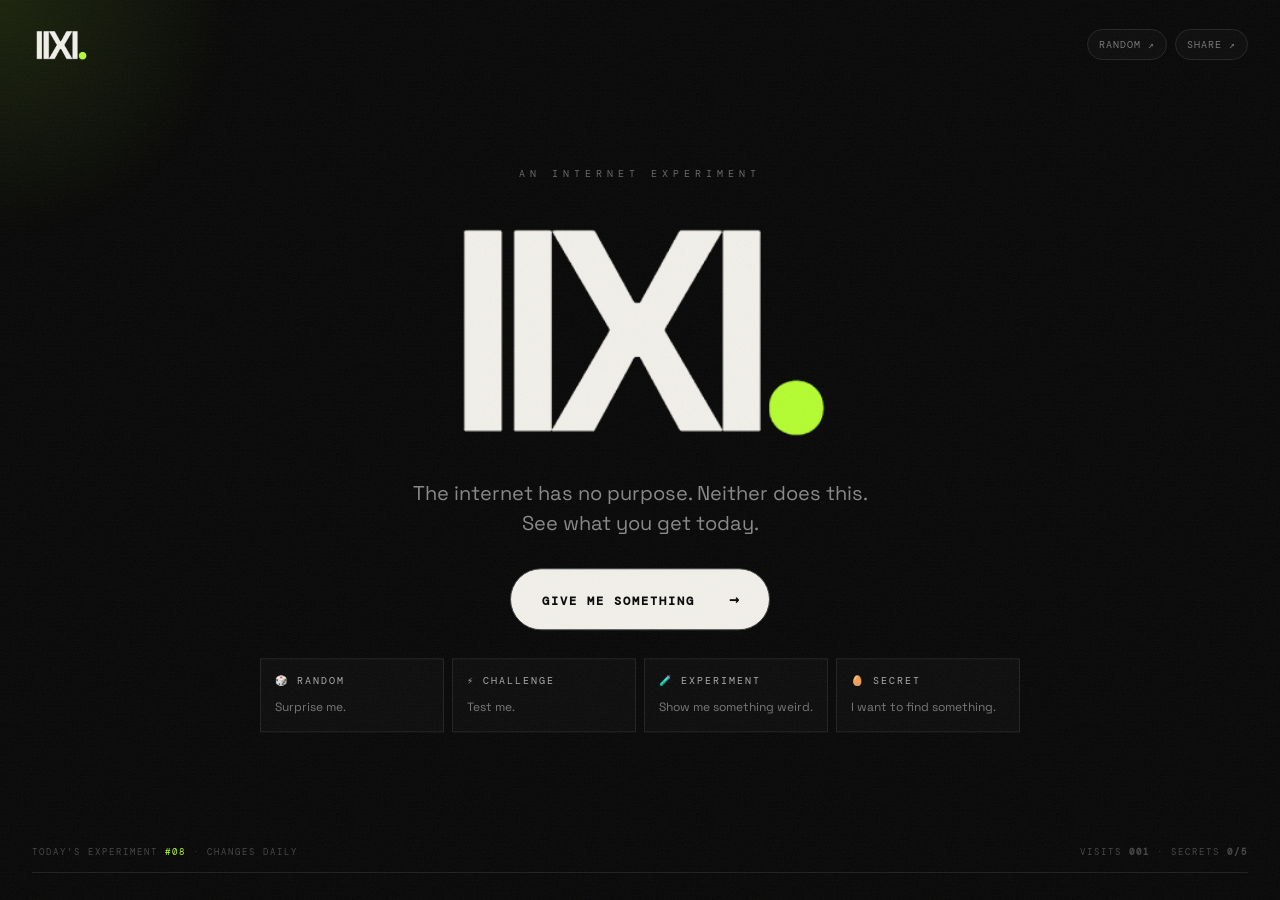
==== commit 110e9705: "Add files via upload" ====
--- a/index.html
+++ b/index.html
@@ -1,6 +1,11 @@
 <!DOCTYPE html>
 <html lang="en">
 <head>
+<link rel="icon" href="favicon.ico?v=3" sizes="any">
+<link rel="icon" type="image/png" sizes="32x32" href="favicon-32.png?v=3">
+<link rel="icon" type="image/png" sizes="16x16" href="favicon-16.png?v=3">
+<link rel="apple-touch-icon" sizes="180x180" href="favicon-180.png?v=3">
+
 <meta charset="UTF-8">
 <meta name="viewport" content="width=device-width, initial-scale=1.0">
 <title>IIXI — No Purpose</title>
@@ -16,7 +21,7 @@
 .scanlines{position:fixed;inset:0;pointer-events:none;z-index:45;background:repeating-linear-gradient(0deg,transparent 0 3px,rgba(255,255,255,.012) 4px);mix-blend-mode:screen}
 .cursor-glow{position:fixed;width:520px;height:520px;border-radius:50%;pointer-events:none;transform:translate(-50%,-50%);background:radial-gradient(circle,rgba(180,255,44,.11),transparent 65%);z-index:0}
 header{position:fixed;left:32px;right:32px;top:27px;display:flex;justify-content:space-between;align-items:center;z-index:20}
-.logo{background:none;border:0;color:#fff;font-size:24px;font-weight:700;letter-spacing:-2px;cursor:pointer;padding:0}
+.logo{background:none;border:0;color:#fff;cursor:pointer;padding:0;display:flex;align-items:center}.logo img{display:block;width:58px;height:auto;object-fit:contain}
 .logo span{opacity:.4}
 .header-actions{display:flex;gap:8px}
 .tiny{border:1px solid #252525;background:#0c0c0c;color:#777;border-radius:999px;padding:8px 11px;cursor:pointer;font:10px "DM Mono",monospace;letter-spacing:1px;transition:.2s}
@@ -82,7 +87,7 @@
 .home-panel.hidden{display:none}
 .home-kicker{font:10px "DM Mono",monospace;letter-spacing:5px;color:#666;margin-bottom:20px}
 .home-title{font-size:clamp(76px,14vw,190px);font-weight:700;line-height:.78;letter-spacing:-.09em;margin:0}
-.home-title strong{color:var(--acid)}
+.home-title strong{color:var(--acid)}.home-logo{display:block;width:min(420px,58vw);height:auto;margin:0 auto;filter:none}
 .home-sub{font-size:clamp(15px,2vw,20px);color:#888;max-width:620px;margin:25px auto 30px;line-height:1.5}
 .home-main{border:1px solid #414141;background:#f2f0ea;color:#080808;border-radius:999px;padding:19px 28px 19px 31px;cursor:pointer;font:600 12px "DM Mono",monospace;letter-spacing:2px;transition:.25s}
 .home-main:hover{transform:translateY(-3px);box-shadow:0 15px 50px rgba(180,255,44,.15)}
@@ -92,9 +97,11 @@
 .home-card:hover{border-color:#555;color:#fff;transform:translateY(-2px)}
 .home-card b{display:block;color:#aaa;font:10px "DM Mono",monospace;letter-spacing:2px;margin-bottom:8px}
 .home-card span{font-size:12px}
-.daily{position:absolute;left:32px;bottom:67px;font:9px "DM Mono",monospace;letter-spacing:2px;color:#444}
+.daily{position:absolute;left:32px;bottom:52px;font:9px "DM Mono",monospace;letter-spacing:2px;color:#444}
 .daily strong{color:var(--acid);font-weight:400}
-.stats{position:absolute;right:32px;bottom:67px;font:9px "DM Mono",monospace;letter-spacing:2px;color:#444}
+.stats{position:absolute;right:32px;bottom:52px;font:9px "DM Mono",monospace;letter-spacing:2px;color:#444}
+body.home-state .edge,body.home-state .visit,body.home-state .experiment,body.home-state .counter{display:none!important}
+body.home-state .daily,body.home-state .stats{bottom:42px}
 .result-panel{position:absolute;inset:0;display:none;align-items:center;justify-content:center;background:rgba(7,7,7,.94);z-index:35;text-align:center;padding:25px}
 .result-panel.show{display:flex}
 .result-box{width:min(620px,90vw)}
@@ -121,7 +128,7 @@
 <div class="grain"></div><div class="scanlines"></div>
 
 <header>
-  <button class="logo" id="logoBtn">IIXI<span>.</span></button>
+  <button class="logo" id="logoBtn" aria-label="IIXI home"><img src="iixi-logo.png" alt="IIXI"></button>
   <div class="header-actions">
     <button class="tiny" id="randomBtn">RANDOM ↗</button>
     <button class="tiny" id="shareBtn">SHARE ↗</button>
@@ -132,7 +139,7 @@
   
 <section class="home-panel" id="homePanel">
   <div class="home-kicker">AN INTERNET EXPERIMENT</div>
-  <h2 class="home-title">IIXI<strong>.</strong></h2>
+  <h2 class="home-title"><img class="home-logo" src="iixi-logo.png" alt="IIXI"></h2>
   <div class="home-sub">The internet has no purpose. Neither does this. <br>See what you get today.</div>
   <button class="home-main" id="giveBtn">GIVE ME SOMETHING <i>→</i></button>
 
@@ -334,6 +341,7 @@
 function showHome(){
   clearTimers();
   currentMode="home";
+  document.body.classList.add("home-state");
   $("#homePanel").classList.remove("hidden");
   $("#dailyInfo").style.display="";
   $("#statsInfo").style.display="";
@@ -349,6 +357,7 @@
 
 function startExperience(mode="random"){
   currentMode=mode;
+  document.body.classList.remove("home-state");
   $("#homePanel").classList.add("hidden");
   $("#dailyInfo").style.display="none";
   $("#statsInfo").style.display="none";
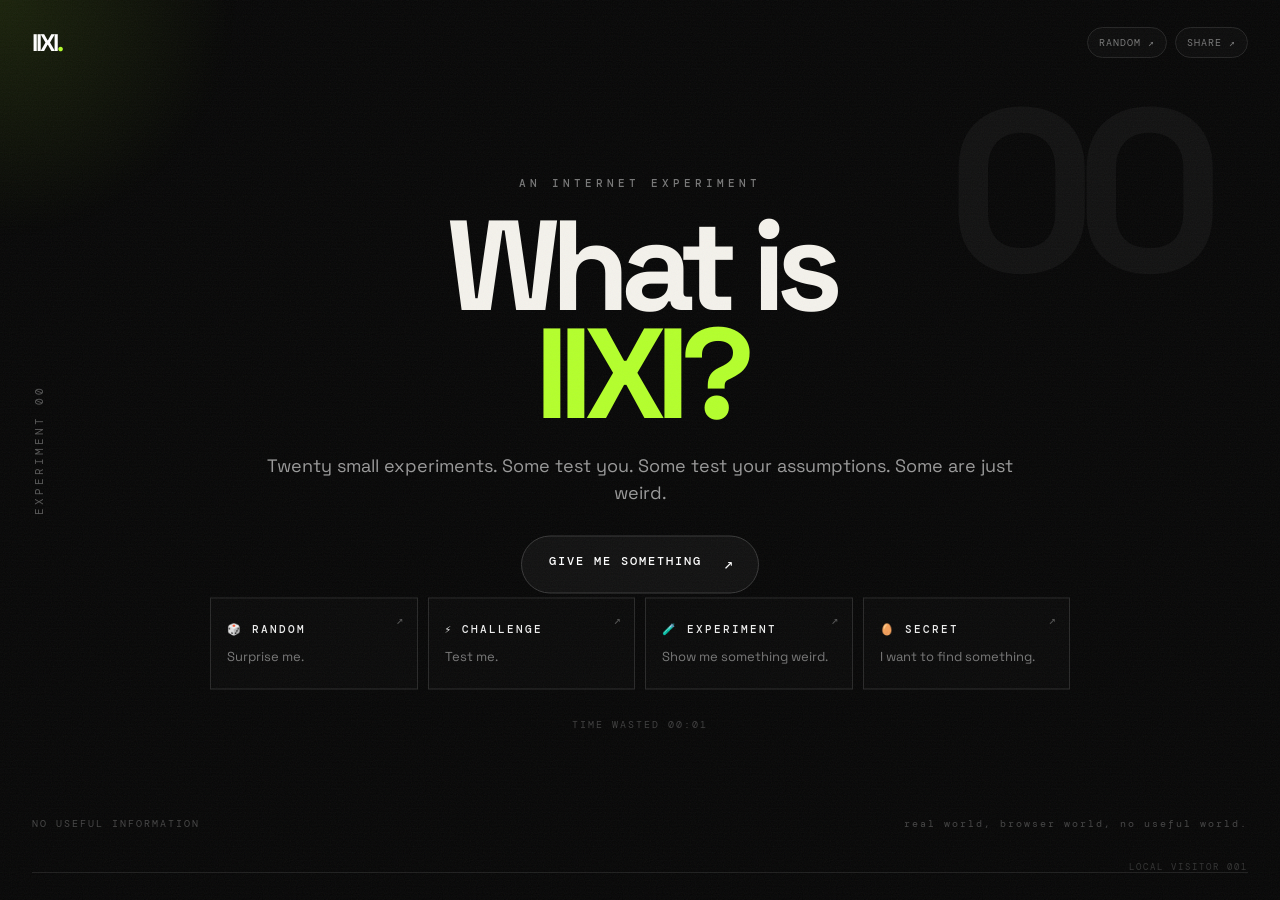
==== commit c6006cec: "Add files via upload" ====
--- a/index.html
+++ b/index.html
@@ -1,639 +1,438 @@
-<!DOCTYPE html>
+<!doctype html>
 <html lang="en">
 <head>
-<link rel="icon" href="favicon.ico?v=3" sizes="any">
-<link rel="icon" type="image/png" sizes="32x32" href="favicon-32.png?v=3">
-<link rel="icon" type="image/png" sizes="16x16" href="favicon-16.png?v=3">
-<link rel="apple-touch-icon" sizes="180x180" href="favicon-180.png?v=3">
-
-<meta charset="UTF-8">
-<meta name="viewport" content="width=device-width, initial-scale=1.0">
-<title>IIXI — No Purpose</title>
+<meta charset="utf-8">
+<meta name="viewport" content="width=device-width,initial-scale=1">
+<meta name="theme-color" content="#070707">
+<meta name="description" content="IIXI — pointless internet experiments. Waste time responsibly.">
+<title>IIXI — No Purpose / 2026</title>
 <style>
 @import url('https://fonts.googleapis.com/css2?family=DM+Mono:wght@400;500&family=Space+Grotesk:wght@400;500;600;700&display=swap');
-:root{--bg:#070707;--fg:#f4f2ec;--muted:#777;--acid:#b4ff2c;--line:#252525}
-*{box-sizing:border-box}
-html,body{width:100%;height:100%;margin:0}
+:root{--bg:#070707;--fg:#f4f2ec;--muted:#777;--acid:#b4ff2c;--line:#252525;--panel:#0d0d0d}
+*{box-sizing:border-box}html,body{width:100%;height:100%;margin:0}
 body{overflow:hidden;background:var(--bg);color:var(--fg);font-family:"Space Grotesk",sans-serif;transition:background .6s,color .6s}
-button{font:inherit}
-.grain{position:fixed;inset:-50%;pointer-events:none;z-index:50;opacity:.065;background-image:url("data:image/svg+xml,%3Csvg xmlns='http://www.w3.org/2000/svg' width='180' height='180'%3E%3Cfilter id='n'%3E%3CfeTurbulence type='fractalNoise' baseFrequency='.85' numOctaves='4' stitchTiles='stitch'/%3E%3C/filter%3E%3Crect width='100%25' height='100%25' filter='url(%23n)'/%3E%3C/svg%3E");animation:noise .15s steps(2) infinite}
+button,input{font:inherit}button{cursor:pointer}
+.grain{position:fixed;inset:-50%;pointer-events:none;z-index:50;opacity:.055;background-image:url("data:image/svg+xml,%3Csvg xmlns='http://www.w3.org/2000/svg' width='180' height='180'%3E%3Cfilter id='n'%3E%3CfeTurbulence type='fractalNoise' baseFrequency='.85' numOctaves='4' stitchTiles='stitch'/%3E%3C/filter%3E%3Crect width='100%25' height='100%25' filter='url(%23n)'/%3E%3C/svg%3E");animation:noise .15s steps(2) infinite}
 @keyframes noise{0%{transform:translate(0)}25%{transform:translate(2%,-1%)}50%{transform:translate(-1%,2%)}75%{transform:translate(1%,1%)}100%{transform:translate(-2%,-2%)}}
 .scanlines{position:fixed;inset:0;pointer-events:none;z-index:45;background:repeating-linear-gradient(0deg,transparent 0 3px,rgba(255,255,255,.012) 4px);mix-blend-mode:screen}
 .cursor-glow{position:fixed;width:520px;height:520px;border-radius:50%;pointer-events:none;transform:translate(-50%,-50%);background:radial-gradient(circle,rgba(180,255,44,.11),transparent 65%);z-index:0}
 header{position:fixed;left:32px;right:32px;top:27px;display:flex;justify-content:space-between;align-items:center;z-index:20}
-.logo{background:none;border:0;color:#fff;cursor:pointer;padding:0;display:flex;align-items:center}.logo img{display:block;width:58px;height:auto;object-fit:contain}
-.logo span{opacity:.4}
-.header-actions{display:flex;gap:8px}
-.tiny{border:1px solid #252525;background:#0c0c0c;color:#777;border-radius:999px;padding:8px 11px;cursor:pointer;font:10px "DM Mono",monospace;letter-spacing:1px;transition:.2s}
-.tiny:hover{color:#fff;border-color:#555}
-main{height:100%;position:relative}
-.experiment{position:absolute;left:32px;top:50%;transform:rotate(-90deg) translateX(-50%);transform-origin:left top;font:11px "DM Mono",monospace;letter-spacing:3px;color:#555}
+.header-left{display:flex;align-items:center;gap:10px}.logo{background:none;border:0;color:#fff;font-size:24px;font-weight:700;letter-spacing:-2px;padding:0}.logo span{color:var(--acid)}
+.back-btn{display:none;border:1px solid #252525;background:#0c0c0c;color:#777;border-radius:999px;padding:8px 12px;font:10px "DM Mono",monospace;letter-spacing:1px;transition:.2s}.back-btn.show{display:inline-flex}.back-btn:hover{color:#fff;border-color:#555;transform:translateX(-2px)}
+.header-actions{display:flex;gap:8px}.tiny{border:1px solid #252525;background:#0c0c0c;color:#777;border-radius:999px;padding:8px 11px;font:10px "DM Mono",monospace;letter-spacing:1px;transition:.2s}.tiny:hover{color:#fff;border-color:#555}
+main{height:100%;position:relative}.experiment{position:absolute;left:32px;top:50%;transform:rotate(-90deg) translateX(-50%);transform-origin:left top;font:11px "DM Mono",monospace;letter-spacing:3px;color:#555}
 .counter{position:absolute;right:6%;top:11%;font-size:clamp(100px,18vw,260px);font-weight:700;line-height:.8;color:#111;letter-spacing:-.09em;user-select:none}
 .visit{position:absolute;right:32px;bottom:27px;font:9px "DM Mono",monospace;letter-spacing:2px;color:#333}
-.scene{position:absolute;left:50%;top:50%;width:min(1000px,90vw);text-align:center;transform:translate(-50%,-47%);transition:transform .7s cubic-bezier(.2,.8,.2,1),opacity .4s}
+.scene{position:absolute;left:50%;top:50%;width:min(1080px,92vw);text-align:center;transform:translate(-50%,-47%);transition:transform .5s,opacity .35s}
 .kicker{font:500 11px "DM Mono",monospace;letter-spacing:4px;color:#777;margin-bottom:22px}
-h1{font-size:clamp(70px,11vw,155px);line-height:.82;letter-spacing:-.075em;margin:0;font-weight:700}
-h1 strong{color:var(--acid)}
-p{font-size:18px;color:#999;margin:28px auto 32px;max-width:620px;line-height:1.5}
-.action-row{display:flex;justify-content:center;gap:10px;flex-wrap:wrap}
-.action{border:1px solid #393939;background:#111;color:#fff;border-radius:999px;padding:17px 23px 17px 27px;cursor:pointer;font:500 12px "DM Mono",monospace;letter-spacing:2px;transition:.25s}
+h1{font-size:clamp(62px,10vw,145px);line-height:.84;letter-spacing:-.075em;margin:0;font-weight:700}h1 strong{color:var(--acid)}
+p{font-size:18px;color:#999;margin:25px auto 30px;max-width:760px;line-height:1.5}
+.action-row{display:flex;justify-content:center;gap:10px;flex-wrap:wrap;min-height:58px}
+.home-actions{display:grid;grid-template-columns:repeat(4,minmax(150px,1fr));gap:10px;width:min(860px,92vw);margin:4px auto 0}
+.home-card{border:1px solid #292929;background:rgba(13,13,13,.72);color:#eee;text-align:left;padding:18px 16px;min-height:92px;cursor:pointer;transition:.22s;position:relative;overflow:hidden}
+.home-card:hover{border-color:#555;transform:translateY(-3px);box-shadow:0 18px 45px rgba(0,0,0,.25)}
+.home-card strong{display:block;font:500 11px "DM Mono",monospace;letter-spacing:2px;margin-bottom:12px}.home-card span{display:block;color:#777;font-size:13px;line-height:1.4}.home-card b{position:absolute;right:13px;top:13px;color:#555;font:12px "DM Mono",monospace}
+body.secret .home-card{border-color:rgba(0,0,0,.18);background:rgba(0,0,0,.04);color:#050505}body.secret .home-card span{color:#222}
+.action{position:relative;border:1px solid #393939;background:#111;color:#fff;border-radius:999px;padding:16px 23px 16px 27px;cursor:pointer;font:500 12px "DM Mono",monospace;letter-spacing:2px;transition:.2s}
 .action:hover:not(:disabled){border-color:var(--acid);box-shadow:0 0 35px rgba(180,255,44,.13);transform:translateY(-2px)}
-.action:disabled{opacity:.55;cursor:wait}
-.action i{font-style:normal;font-size:16px;margin-left:22px}
+.action:disabled{opacity:.45;cursor:wait}.action i{font-style:normal;font-size:16px;margin-left:22px}
 .action.holding{border-color:var(--acid);box-shadow:0 0 45px rgba(180,255,44,.2);transform:scale(1.04)}
-.timer{margin-top:34px;font:10px "DM Mono",monospace;letter-spacing:2px;color:#3e3e3e}
-.achievement{height:17px;margin-top:12px;font:9px "DM Mono",monospace;letter-spacing:2px;color:var(--acid);opacity:0;transform:translateY(4px);transition:.25s}
-.achievement.show{opacity:1;transform:translateY(0)}
-.edge{position:absolute;bottom:70px;font:10px "DM Mono",monospace;letter-spacing:2px;color:#444;pointer-events:auto;cursor:pointer;user-select:none}
-.edge-left{left:32px}.edge-right{right:32px}
-.progress{position:absolute;left:32px;right:32px;bottom:27px;height:1px;background:#1e1e1e}
-.progress span{display:block;height:100%;width:0;background:var(--acid);transition:width .7s}
-.overlay{position:fixed;inset:0;background:rgba(0,0,0,.78);backdrop-filter:blur(10px);display:none;align-items:center;justify-content:center;z-index:40}
-.overlay.show{display:flex}
-.overlay-box{width:min(520px,88vw);border:1px solid #303030;background:#0b0b0b;padding:40px;text-align:center}
-.overlay-box small{font:10px "DM Mono",monospace;letter-spacing:3px;color:#666}
-.overlay-box h2{font-size:42px;letter-spacing:-.05em;margin:18px 0 8px}
-.overlay-box p{margin:0 0 25px;font-size:15px}
-.overlay-box button{border:1px solid #444;background:#f2f0ea;color:#080808;padding:12px 25px;border-radius:999px;cursor:pointer;font:600 11px "DM Mono",monospace;letter-spacing:2px}
-.toast{position:fixed;left:50%;bottom:75px;transform:translate(-50%,15px);opacity:0;background:#f2f0ea;color:#080808;padding:10px 16px;border-radius:5px;font:10px "DM Mono",monospace;z-index:60;transition:.3s;pointer-events:none}
-.toast.show{opacity:1;transform:translate(-50%,0)}
-.glitch{animation:glitch .22s steps(2) 3}
-@keyframes glitch{0%{transform:translate(-50%,-47%)}30%{transform:translate(calc(-50% + 12px),-47%);filter:hue-rotate(40deg)}60%{transform:translate(calc(-50% - 8px),-47%)}100%{transform:translate(-50%,-47%)}}
-body.secret{background:var(--acid);color:#050505}
-body.secret .logo,body.secret .experiment,body.secret .edge,body.secret .timer,body.secret .visit,body.secret .tiny{color:#050505}
-body.secret .tiny{border-color:rgba(0,0,0,.25);background:transparent}
-body.secret .counter{color:rgba(0,0,0,.08)}
-body.secret .kicker{color:#111}
-body.secret h1 strong{color:#050505}
-body.secret p{color:#222}
-body.secret .progress{background:rgba(0,0,0,.2)}
-body.secret .progress span{background:#050505}
-body.secret .action{background:#050505;color:#fff;border-color:#050505}
-body.ending h1 strong{color:#fff}
-.still .cursor-glow{opacity:0}
-.choice-grid{display:flex;justify-content:center;gap:10px;flex-wrap:wrap}
-.choice-grid .action{min-width:150px}
-.secret-code{font:10px "DM Mono",monospace;letter-spacing:3px;color:var(--acid);margin-top:14px;opacity:.7}
-@media(max-width:650px){header{left:20px;right:20px;top:20px}.tiny{padding:7px 8px;font-size:8px}.experiment{left:20px}.counter{right:3%;top:17%}.visit{right:20px;bottom:20px}h1{font-size:clamp(62px,18vw,108px)}p{font-size:16px}.edge-left{left:20px}.edge-right{right:20px}.progress{left:20px;right:20px}.header-actions{gap:5px}.action{padding:14px 18px 14px 21px}}
-
-.easter-flash{position:fixed;left:50%;top:50%;transform:translate(-50%,-50%);z-index:70;pointer-events:none;font:700 13px "DM Mono",monospace;letter-spacing:5px;color:var(--acid);opacity:0;text-shadow:0 0 25px rgba(180,255,44,.8);transition:opacity .2s}
-.easter-flash.show{opacity:1}
-.secret-badge{position:fixed;right:28px;top:72px;z-index:25;font:9px "DM Mono",monospace;letter-spacing:2px;color:var(--acid);opacity:.8;display:none}
-body.secret .secret-badge{display:block}
-
-
-/* V10 HOME / DISCOVERY LAYER */
-.home-panel{position:absolute;left:50%;top:50%;width:min(1040px,90vw);transform:translate(-50%,-50%);text-align:center;z-index:5}
-.home-panel.hidden{display:none}
-.home-kicker{font:10px "DM Mono",monospace;letter-spacing:5px;color:#666;margin-bottom:20px}
-.home-title{font-size:clamp(76px,14vw,190px);font-weight:700;line-height:.78;letter-spacing:-.09em;margin:0}
-.home-title strong{color:var(--acid)}.home-logo{display:block;width:min(420px,58vw);height:auto;margin:0 auto;filter:none}
-.home-sub{font-size:clamp(15px,2vw,20px);color:#888;max-width:620px;margin:25px auto 30px;line-height:1.5}
-.home-main{border:1px solid #414141;background:#f2f0ea;color:#080808;border-radius:999px;padding:19px 28px 19px 31px;cursor:pointer;font:600 12px "DM Mono",monospace;letter-spacing:2px;transition:.25s}
-.home-main:hover{transform:translateY(-3px);box-shadow:0 15px 50px rgba(180,255,44,.15)}
-.home-main i{font-style:normal;font-size:17px;margin-left:25px}
-.home-grid{display:grid;grid-template-columns:repeat(4,1fr);gap:8px;max-width:760px;margin:28px auto 0}
-.home-card{border:1px solid #222;background:#0c0c0c;color:#777;text-align:left;padding:15px 14px;cursor:pointer;transition:.2s}
-.home-card:hover{border-color:#555;color:#fff;transform:translateY(-2px)}
-.home-card b{display:block;color:#aaa;font:10px "DM Mono",monospace;letter-spacing:2px;margin-bottom:8px}
-.home-card span{font-size:12px}
-.daily{position:absolute;left:32px;bottom:52px;font:9px "DM Mono",monospace;letter-spacing:2px;color:#444}
-.daily strong{color:var(--acid);font-weight:400}
-.stats{position:absolute;right:32px;bottom:52px;font:9px "DM Mono",monospace;letter-spacing:2px;color:#444}
-body.home-state .edge,body.home-state .visit,body.home-state .experiment,body.home-state .counter{display:none!important}
-body.home-state .daily,body.home-state .stats{bottom:42px}
-.result-panel{position:absolute;inset:0;display:none;align-items:center;justify-content:center;background:rgba(7,7,7,.94);z-index:35;text-align:center;padding:25px}
-.result-panel.show{display:flex}
-.result-box{width:min(620px,90vw)}
-.result-box .mini{font:10px "DM Mono",monospace;letter-spacing:4px;color:#666}
-.result-score{font-size:clamp(75px,14vw,155px);font-weight:700;line-height:.85;letter-spacing:-.08em;margin:18px 0}
-.result-score strong{color:var(--acid)}
-.result-box p{margin:18px auto 25px}
-.result-actions{display:flex;justify-content:center;gap:9px;flex-wrap:wrap}
-.daily-modal{position:absolute;inset:0;background:rgba(0,0,0,.92);z-index:38;display:none;align-items:center;justify-content:center;text-align:center;padding:20px}
-.daily-modal.show{display:flex}
-.daily-box{width:min(600px,90vw);border:1px solid #303030;padding:40px;background:#0a0a0a}
-.daily-box h2{font-size:clamp(40px,7vw,75px);letter-spacing:-.07em;margin:15px 0}
-.daily-box p{font-size:15px}
-@media(max-width:700px){
- .home-grid{grid-template-columns:repeat(2,1fr)}
- .daily{left:20px}.stats{right:20px}
- .home-title{font-size:clamp(70px,22vw,130px)}
-}
-
+.timer{margin-top:28px;font:10px "DM Mono",monospace;letter-spacing:2px;color:#3e3e3e}
+.achievement{height:17px;margin-top:12px;font:9px "DM Mono",monospace;letter-spacing:2px;color:var(--acid);opacity:0;transition:.25s}.achievement.show{opacity:1}
+.edge{position:absolute;bottom:70px;font:10px "DM Mono",monospace;letter-spacing:2px;color:#444}.edge-left{left:32px}.edge-right{right:32px}
+.progress{position:absolute;left:32px;right:32px;bottom:27px;height:1px;background:#1e1e1e}.progress span{display:block;height:100%;width:0;background:var(--acid);transition:width .5s}
+.toast{position:fixed;left:50%;bottom:75px;transform:translate(-50%,15px);opacity:0;background:#f2f0ea;color:#080808;padding:10px 16px;border-radius:5px;font:10px "DM Mono",monospace;z-index:70;transition:.25s;pointer-events:none}.toast.show{opacity:1;transform:translate(-50%,0)}
+.overlay{position:fixed;inset:0;background:rgba(0,0,0,.82);backdrop-filter:blur(10px);display:none;align-items:center;justify-content:center;z-index:60}.overlay.show{display:flex}
+.overlay-box{width:min(650px,90vw);border:1px solid #303030;background:#0b0b0b;padding:34px;text-align:center}.overlay-box small{font:10px "DM Mono",monospace;letter-spacing:3px;color:#666}.overlay-box h2{font-size:42px;letter-spacing:-.05em;margin:18px 0 8px}.overlay-box p{margin:0 0 25px;font-size:15px}.overlay-box button{border:1px solid #444;background:#f2f0ea;color:#080808;padding:12px 25px;border-radius:999px;font:600 11px "DM Mono",monospace;letter-spacing:2px}
+.widget{width:min(760px,94vw);margin:0 auto}.mini{font:10px "DM Mono",monospace;letter-spacing:2px;color:#555;margin-top:14px}
+.grid{display:grid;grid-template-columns:repeat(3,1fr);gap:12px;width:min(720px,94vw);margin:0 auto}.choice{border:1px solid #2c2c2c;background:#0d0d0d;color:#eee;padding:18px 12px;border-radius:8px;transition:.2s}.choice:hover{border-color:var(--acid);transform:translateY(-2px)}
+.reaction{width:220px;height:72px;border-radius:8px;border:1px solid #333;background:#151515;color:#777;font:500 12px "DM Mono",monospace}.reaction.ready{background:var(--acid);color:#050505;border-color:var(--acid)}
+.stroop-word{font-size:44px;font-weight:700;letter-spacing:-.04em;margin-bottom:18px}.swatch{width:150px;height:48px;border-radius:7px;border:1px solid #333}
+.memory-dots{display:flex;gap:12px;justify-content:center}.memory-dot{width:54px;height:54px;border-radius:50%;border:1px solid #444;background:#111}.memory-dot.on{background:var(--acid);box-shadow:0 0 35px rgba(180,255,44,.4)}
+.target-area{position:relative;width:min(700px,90vw);height:220px;margin:0 auto;border:1px solid #222;background:#090909;border-radius:8px;overflow:hidden}.target{position:absolute;width:42px;height:42px;border-radius:50%;background:var(--acid);border:0}
+.typebox{width:min(680px,90vw);background:#0d0d0d;border:1px solid #2b2b2b;color:#eee;padding:18px;border-radius:8px;text-align:left;outline:none}.typebox:focus{border-color:var(--acid)}
+.range{width:min(620px,85vw);accent-color:var(--acid)}.number-display{font:500 28px "DM Mono",monospace;margin:10px 0}
+.fact{border:1px solid #292929;background:linear-gradient(135deg,#0d0d0d,#101010);padding:22px;text-align:left;border-radius:8px}.fact .tag{font:10px "DM Mono",monospace;color:var(--acid);letter-spacing:2px}.fact h3{font-size:28px;margin:12px 0 8px}.fact p{font-size:15px;margin:0;color:#aaa}.fact button{margin-top:18px}
+.quiz{display:grid;grid-template-columns:repeat(2,1fr);gap:10px;max-width:620px;margin:auto}.quiz button{text-align:left}
+.reveal{min-height:72px;display:flex;align-items:center;justify-content:center;border:1px dashed #333;border-radius:8px;padding:15px;color:#aaa}
+.big-digit{font:700 100px/1 "Space Grotesk",sans-serif;color:var(--acid)}
+.optical{height:170px;display:flex;align-items:center;justify-content:center;gap:30px}.optical .line{width:150px;height:2px;background:#eee;position:relative}.optical .line:before,.optical .line:after{content:"";position:absolute;left:50%;top:50%;width:70px;height:70px;border:1px solid #555;transform:translate(-50%,-50%);border-radius:50%}
+.secret-panel{border:1px solid #3c3c3c;padding:24px;background:#0c0c0c;text-align:left}.secret-panel code{color:var(--acid)}
+body.secret{background:var(--acid);color:#050505}body.secret .logo,body.secret .experiment,body.secret .edge,body.secret .timer,body.secret .visit,body.secret .tiny{color:#050505}body.secret .tiny{border-color:rgba(0,0,0,.25);background:transparent}body.secret .counter{color:rgba(0,0,0,.08)}body.secret .kicker{color:#111}body.secret h1 strong{color:#050505}body.secret p{color:#222}body.secret .progress{background:rgba(0,0,0,.2)}body.secret .progress span{background:#050505}body.secret .action{background:#050505;color:#fff;border-color:#050505}
+.glitch{animation:glitch .18s steps(2) 4}@keyframes glitch{0%{transform:translate(-50%,-47%)}30%{transform:translate(calc(-50% + 12px),-47%);filter:hue-rotate(40deg)}60%{transform:translate(calc(-50% - 8px),-47%)}100%{transform:translate(-50%,-47%)}}
+@media(max-width:700px){header{left:20px;right:20px;top:20px}.tiny{padding:7px 8px;font-size:8px}.experiment{left:20px}.counter{right:3%;top:15%}.visit{right:20px;bottom:20px}h1{font-size:clamp(56px,17vw,100px)}p{font-size:16px}.edge-left{left:20px}.edge-right{right:20px}.progress{left:20px;right:20px}.grid{grid-template-columns:repeat(2,1fr)}.quiz{grid-template-columns:1fr}.fact h3{font-size:23px}.home-actions{grid-template-columns:repeat(2,1fr);width:min(520px,92vw)}.home-card{min-height:82px;padding:15px 13px}}
 </style>
 </head>
 <body>
-<div class="cursor-glow" id="cursorGlow"></div>
-<div class="grain"></div><div class="scanlines"></div>
-
+<div class="grain"></div><div class="cursor-glow"></div><div class="scanlines"></div>
 <header>
-  <button class="logo" id="logoBtn" aria-label="IIXI home"><img src="iixi-logo.png" alt="IIXI"></button>
-  <div class="header-actions">
-    <button class="tiny" id="randomBtn">RANDOM ↗</button>
-    <button class="tiny" id="shareBtn">SHARE ↗</button>
-  </div>
+  <div class="header-left"><button class="logo" id="logo" aria-label="Reset IIXI">IIXI<span>.</span></button><button class="back-btn" id="backBtn" aria-label="Go back">← BACK</button></div>
+  <div class="header-actions"><button class="tiny" id="randomBtn">RANDOM ↗</button><button class="tiny" id="shareBtn">SHARE ↗</button></div>
 </header>
-
 <main>
-  
-<section class="home-panel" id="homePanel">
-  <div class="home-kicker">AN INTERNET EXPERIMENT</div>
-  <h2 class="home-title"><img class="home-logo" src="iixi-logo.png" alt="IIXI"></h2>
-  <div class="home-sub">The internet has no purpose. Neither does this. <br>See what you get today.</div>
-  <button class="home-main" id="giveBtn">GIVE ME SOMETHING <i>→</i></button>
-
-  <div class="home-grid">
-    <button class="home-card" id="randomHome"><b>🎲 RANDOM</b><span>Surprise me.</span></button>
-    <button class="home-card" id="challengeHome"><b>⚡ CHALLENGE</b><span>Test me.</span></button>
-    <button class="home-card" id="experimentHome"><b>🧪 EXPERIMENT</b><span>Show me something weird.</span></button>
-    <button class="home-card" id="secretHome"><b>🥚 SECRET</b><span>I want to find something.</span></button>
-  </div>
-</section>
-
-<div class="daily" id="dailyInfo">TODAY'S EXPERIMENT <strong>#07</strong> · CHANGES DAILY</div>
-<div class="stats" id="statsInfo">VISITS <strong id="homeVisits">001</strong> · SECRETS <strong id="homeSecrets">0/5</strong></div>
-
-<div class="experiment" id="experimentLabel">EXPERIMENT 00</div>
+  <div class="experiment" id="experiment">AN INTERNET EXPERIMENT</div>
   <div class="counter" id="counter">00</div>
   <div class="visit" id="visit">LOCAL VISITOR 001</div>
-
   <section class="scene" id="scene">
     <div class="kicker" id="kicker">AN INTERNET EXPERIMENT</div>
-    <h1 id="title">What is <strong>IIXI?</strong></h1>
-    <p id="description">Nobody knows. Maybe you can find out.</p>
-    <div class="action-row" id="actions"></div>
+    <h1 id="title">What is<br><strong>IIXI?</strong></h1>
+    <p id="copy">A website with absolutely no useful purpose.</p>
+    <div class="action-row" id="actionRow"><button class="action" id="action"><span id="actionText">GIVE ME SOMETHING</span><i id="actionIcon">↗</i></button></div>
+    <div class="home-actions" id="homeActions">
+      <button class="home-card" data-kind="random"><b>↗</b><strong>🎲 RANDOM</strong><span>Surprise me.</span></button>
+      <button class="home-card" data-kind="challenge"><b>↗</b><strong>⚡ CHALLENGE</strong><span>Test me.</span></button>
+      <button class="home-card" data-kind="experiment"><b>↗</b><strong>🧪 EXPERIMENT</strong><span>Show me something weird.</span></button>
+      <button class="home-card" data-kind="secret"><b>↗</b><strong>🥚 SECRET</strong><span>I want to find something.</span></button>
+    </div>
     <div class="timer" id="timer">TIME WASTED 00:00</div>
-    <div class="achievement" id="achievement"></div>
+    <div class="achievement" id="achievement" aria-live="polite"></div>
   </section>
-
-  <div class="edge edge-left" id="edgeLeft">WELCOME.</div>
-  <div class="edge edge-right" id="edgeRight" title="">NOTHING USEFUL HERE.</div>
-  <div class="progress"><span id="progressBar"></span></div>
+  <div class="edge edge-left" id="edgeLeft">NO USEFUL INFORMATION</div><div class="edge edge-right" id="edgeRight">KEEP GOING →</div>
+  <div class="progress"><span id="progress"></span></div>
 </main>
-
-
-<div class="result-panel" id="resultPanel">
-  <div class="result-box">
-    <div class="mini">IIXI RESULT</div>
-    <div class="result-score"><strong id="resultScore">73</strong><span>/100</span></div>
-    <p id="resultText">Apparently, you're better at wasting time than most people.</p>
-    <div class="result-actions">
-      <button class="action" id="shareResult">SHARE RESULT <i>↗</i></button>
-      <button class="action" id="tryAgain">TRY AGAIN <i>↻</i></button>
-      <button class="action" id="backHome">HOME <i>⌂</i></button>
-    </div>
-  </div>
-</div>
-
-<div class="daily-modal" id="dailyModal">
-  <div class="daily-box">
-    <div class="kicker">TODAY ONLY</div>
-    <h2>Daily<br><strong>Experiment.</strong></h2>
-    <p id="dailyText">One experiment changes every day.</p>
-    <button class="action" id="startDaily">START TODAY'S EXPERIMENT <i>→</i></button>
-  </div>
-</div>
-
-<div class="overlay" id="overlay">
-  <div class="overlay-box">
-    <small>IIXI INTERRUPTION</small>
-    <h2 id="overlayTitle">A quick question.</h2>
-    <p id="overlayText">Would you like to continue wasting time?</p>
-    <button id="overlayButton">YES</button>
-  </div>
-</div>
+<div class="overlay" id="overlay" aria-hidden="true"><div class="overlay-box"><small id="overlaySmall">IIXI NOTICE</small><h2 id="overlayTitle">Are you still here?</h2><p id="overlayText">That is statistically unnecessary.</p><button id="overlayButton">CLOSE</button></div></div>
 <div class="toast" id="toast"></div>
-<div class="easter-flash" id="easterFlash"></div>
-<div class="secret-badge" id="secretBadge">SECRET MODE</div>
-
 <script>
-const experiments = [
- {k:"AN INTERNET EXPERIMENT",t:"What is<br><strong>IIXI?</strong>",p:"A website with absolutely no useful purpose.",type:"normal",a:"FIND OUT",icon:"→"},
- {k:"EXPERIMENT 01",t:"Click the<br><strong>button.</strong>",p:"You already clicked it once. There is no reason to do it again.",type:"normal",a:"DO IT AGAIN",icon:"→"},
- {k:"EXPERIMENT 02",t:"Make a<br><strong>decision.</strong>",p:"Left or right. Both choices are equally meaningless.",type:"choice",a:"CHOOSE",icon:"↔"},
- {k:"EXPERIMENT 03",t:"Please<br><strong>wait.</strong>",p:"We are carefully calculating nothing. This is important.",type:"wait",a:"WAIT",icon:"…"},
- {k:"EXPERIMENT 04",t:"Your purpose<br>is <strong>loading.</strong>",p:"Estimated completion: never.",type:"loading",a:"REFRESH PURPOSE",icon:"↻"},
- {k:"EXPERIMENT 05",t:"This is<br><strong>awkward.</strong>",p:"You have spent real time on this. We can both acknowledge that.",type:"normal",a:"I ACCEPT",icon:"→"},
- {k:"EXPERIMENT 06",t:"Press it<br><strong>faster.</strong>",p:"Speed will not improve anything. That has never stopped anyone.",type:"spam",a:"FASTER",icon:"↗"},
- {k:"EXPERIMENT 07",t:"Do not<br><strong>move.</strong>",p:"Move your mouse and this experiment will judge you.",type:"still",a:"I CAN DO THIS",icon:"→"},
- {k:"EXPERIMENT 08",t:"One more<br><strong>thing.</strong>",p:"There is definitely a point to this. Probably.",type:"normal",a:"FIND THE POINT",icon:"→"},
- {k:"EXPERIMENT 09",t:"You are<br><strong>close.</strong>",p:"Close to absolutely nothing.",type:"normal",a:"CONTINUE",icon:"→"},
- {k:"EXPERIMENT 10",t:"Choose<br><strong>nothing.</strong>",p:"Pick the option that promises the least. We recommend both.",type:"choice2",a:"I CHOOSE NOTHING",icon:"↔"},
- {k:"EXPERIMENT 11",t:"Hold on<br><strong>forever.</strong>",p:"Hold the button. It gets more pointless the longer you do it.",type:"hold",a:"HOLD",icon:"∞"},
- {k:"EXPERIMENT 12",t:"Trust the<br><strong>arrow.</strong>",p:"It points somewhere. That is all we can say.",type:"normal",a:"FOLLOW →",icon:"→"},
- {k:"EXPERIMENT 13",t:"Are you<br><strong>sure?</strong>",p:"This is your last opportunity to reconsider your choices.",type:"normal",a:"YES, PROBABLY",icon:"→"},
- {k:"EXPERIMENT 14",t:"This took<br><strong>long enough.</strong>",p:"There is one final button. Of course there is.",type:"normal",a:"END THIS",icon:"→"},
- {k:"EXPERIMENT 15",t:"The cursor<br><strong>knows.</strong>",p:"Move it around. The website is watching the wrong thing.",type:"cursor",a:"TEST IT",icon:"⌁"},
- {k:"EXPERIMENT 16",t:"Too<br><strong>fast.</strong>",p:"Click quickly. The interface will pretend it cannot keep up.",type:"fast",a:"CLICK FAST",icon:"»"},
- {k:"EXPERIMENT 17",t:"Almost<br><strong>loading.</strong>",p:"Progress is a concept. This is not progress.",type:"countdown",a:"START LOADING",icon:"…"},
- {k:"EXPERIMENT 18",t:"We<br><strong>remember.</strong>",p:"Do something you did earlier. Maybe IIXI noticed.",type:"memory",a:"CHECK MEMORY",icon:"◌"},
- {k:"EXPERIMENT 19",t:"Something<br><strong>is wrong.</strong>",p:"Probably nothing. Definitely nothing. Probably.",type:"glitch",a:"INVESTIGATE",icon:"⚡"},
- {k:"THE END",t:"Nothing<br><strong>happened.</strong>",p:"Congratulations. You successfully accomplished nothing.",type:"end",a:"START OVER",icon:"↻"}
+document.addEventListener('DOMContentLoaded',()=>{
+const $=s=>document.querySelector(s);
+const title=$('#title'),copy=$('#copy'),kicker=$('#kicker'),counter=$('#counter'),experiment=$('#experiment'),action=$('#action'),actionText=$('#actionText'),actionIcon=$('#actionIcon'),progress=$('#progress'),timer=$('#timer'),edgeLeft=$('#edgeLeft'),edgeRight=$('#edgeRight'),toastEl=$('#toast'),actionRow=$('#actionRow'),achievementEl=$('#achievement'),glow=$('.cursor-glow'),overlay=$('#overlay'),overlayButton=$('#overlayButton'),backBtn=$('#backBtn'),homeActions=$('#homeActions'),logo=$('#logo');
+
+const experiments=[
+{k:'AN INTERNET EXPERIMENT',t:'What is<br><strong>IIXI?</strong>',p:'Twenty small experiments. Some test you. Some test your assumptions. Some are just weird.',type:'home',a:'GIVE ME SOMETHING',r:'real world, browser world, no useful world.'},
+{k:'REACTION TEST',t:'How fast<br>are <strong>you?</strong>',p:'Wait for green. Click as soon as you see it. Do not click early.',type:'reaction'},
+{k:'THE STROOP<br>EXPERIMENT',t:'Read the<br><strong>colour.</strong>',p:'Ignore the word. Click the colour of the ink.',type:'stroop'},
+{k:'MEMORY TEST',t:'Watch.<br><strong>Remember.</strong>',p:'A sequence will light up. Reproduce it in the same order.',type:'memory'},
+{k:'PATIENCE TEST',t:'Please<br><strong>wait.</strong>',p:'There is nothing to calculate. A button will appear when it feels appropriate.',type:'wait'},
+{k:'AIM TEST',t:'Find the<br><strong>dot.</strong>',p:'Hit the green target five times. It moves after every hit.',type:'aim'},
+{k:'TIME PERCEPTION',t:'Count to<br><strong>10.</strong>',p:'Press START, then press STOP when you think exactly ten seconds have passed.',type:'timing'},
+{k:'ESTIMATION',t:'What is<br><strong>50?</strong>',p:'Move the slider until it looks like 50. This is harder than it sounds.',type:'estimate'},
+{k:'HUMAN VS RANDOM',t:'Predict the<br><strong>coin.</strong>',p:'Call heads or tails. The browser flips a fair virtual coin.',type:'coin'},
+{k:'ATTENTION',t:'Find the<br><strong>odd one.</strong>',p:'One square is subtly different. Find it before the board changes.',type:'odd'},
+{k:'REAL WORLD',t:'Your phone<br>is <strong>lying.</strong>',p:'A tiny fact about everyday reality. Make a guess first.',type:'fact1'},
+{k:'REAL WORLD',t:'Which came<br><strong>first?</strong>',p:'A surprisingly close piece of history. Choose before revealing it.',type:'fact2'},
+{k:'OPTICAL ILLUSION',t:'Your eyes<br><strong>edit reality.</strong>',p:'Look at the centre for a few seconds, then move your eyes to the blank area.',type:'illusion'},
+{k:'TYPING TEST',t:'Type it<br><strong>exactly.</strong>',p:'Copy the sentence below. Your speed is not the point. Accuracy is.',type:'typing'},
+{k:'COORDINATION',t:'Keep it<br><strong>inside.</strong>',p:'Drag the dot into the target. No cheating with teleportation.',type:'drag'},
+{k:'REAL WORLD',t:'Fact or<br><strong>fiction?</strong>',p:'Some everyday facts sound completely made up. Pick the true one.',type:'quiz'},
+{k:'SEQUENCE',t:'What comes<br><strong>next?</strong>',p:'Spot the pattern. There is one answer that fits the rule.',type:'sequence'},
+{k:'SECRET',t:'There is a<br><strong>hidden layer.</strong>',p:'Try the obvious. Then try the things a normal visitor would never do.',type:'secret'},
+{k:'LUCK',t:'Choose a<br><strong>door.</strong>',p:'Three doors. One contains the rare outcome. It is not skill.',type:'doors'},
+{k:'THE END',t:'Nothing<br><strong>happened.</strong>',p:'Congratulations. You successfully accomplished something.',type:'end',a:'START OVER',r:'thanks for wasting your time with IIXI.'}
 ];
 
-const $=s=>document.querySelector(s);
-const title=$("#title"),copy=$("#description"),kicker=$("#kicker"),actions=$("#actions");
-const label=$("#experimentLabel"),counter=$("#counter"),timer=$("#timer"),achievement=$("#achievement");
-const progress=$("#progressBar"),left=$("#edgeLeft"),right=$("#edgeRight"),scene=$("#scene"),glow=$("#cursorGlow");
-const toast=$("#toast"),overlay=$("#overlay");
-
-let step=0,start=Date.now(),waitTimer=null,holdTimer=null,stillTimer=null;
-let total=0,completed=0,sessionClicks=0,fastClicks=0,lastMove=Date.now();
+let step=0;
+let history=[];
+let start=Date.now();
+let timerId=null,waitTimer=null,reactionTimer=null,aimTimeout=null;
+let reactionReady=false,reactionStart=0,aimHits=0,memorySeq=[],memoryInput=[],memoryLock=false,timingStart=0;
+let secretUnlocked=false;
+let completed=0;
 let seen=1;
-
-// Hidden Easter-egg state
-let logoClicks=0;
-let eggCount=0;
-let eggsFound={logo:false,still:false,keyboard:false,hidden:false,revisit:false,rare:false};
-let visited={};
-let keyBuffer="";
-let stillStart=Date.now();
-
-let currentMode="home";
-let challengeScore=0;
-let dailyIndex=(new Date().getDate()*3 + new Date().getMonth()) % 19;
-let homeVisits=seen;
-
-let rareTriggered=false;
-
+let actionHandler=null;
+let logoClicks=0,logoTimer=null,stillSince=Date.now();
 
 try{
-  seen=Number(localStorage.getItem("iixiSeen")||0)+1;
-  localStorage.setItem("iixiSeen",seen);
-  total=Number(localStorage.getItem("iixiClicks")||0);
-  completed=Number(localStorage.getItem("iixiCompleted")||0);
+ seen=Number(localStorage.getItem('iixiSeen')||0)+1;
+ completed=Number(localStorage.getItem('iixiCompleted')||0);
+ secretUnlocked=localStorage.getItem('iixiSecretUnlocked')==='1';
+ localStorage.setItem('iixiSeen',seen);
 }catch(e){}
-$("#visit").textContent=`LOCAL VISITOR ${String(seen).padStart(3,"0")}`;
-$("#homeVisits").textContent=String(homeVisits).padStart(3,"0");
-$("#homeSecrets").textContent=`${eggCount}/5`;
-$("#dailyInfo").innerHTML=`TODAY'S EXPERIMENT <strong>#${String(dailyIndex+1).padStart(2,"0")}</strong> · CHANGES DAILY`;
-
-
-try{
-  const storedEggs=JSON.parse(localStorage.getItem("iixiEggs")||"{}");
-  eggsFound={...eggsFound,...storedEggs};
-  eggCount=Object.values(eggsFound).filter(Boolean).length;
-  visited=JSON.parse(localStorage.getItem("iixiVisited")||"{}");
-}catch(e){}
-
-const easterFlash=$("#easterFlash");
-
-function egg(name,message){
-  if(eggsFound[name]) return;
-  eggsFound[name]=true;
-  eggCount++;
-  save();
-  easterFlash.textContent=message;
-  easterFlash.classList.add("show");
-  setTimeout(()=>easterFlash.classList.remove("show"),1600);
-  showToast(`EASTER EGG ${eggCount}/5`);
-  if(eggCount>=5) unlockSecret21();
-}
-
-function unlockSecret21(){
-  try{localStorage.setItem("iixiSecret21","1")}catch(e){}
-  showToast("SECRET 21 UNLOCKED");
-  setTimeout(()=>secret21(),900);
-}
-
-function secret21(){
-  document.body.classList.add("secret");
-  kicker.textContent="HIDDEN EXPERIMENT";
-  title.innerHTML="You found<br><strong>IIXI.</strong>";
-  copy.textContent="There was never supposed to be anything here.";
-  actions.innerHTML="";
-  const b=button("ENTER THE VOID","↯");
-  actions.appendChild(b);
-  b.onclick=()=>{
-    title.innerHTML="21 / <strong>???</strong>";
-    copy.textContent="This experiment does absolutely nothing. Except prove that you were curious.";
-    actions.innerHTML="";
-    const again=button("START OVER","↻");
-    actions.appendChild(again);
-    again.onclick=()=>render(0);
-  };
-  left.textContent="SECRET EXPERIMENT";
-  right.textContent="YOU WEREN'T SUPPOSED TO FIND THIS.";
-}
-
-
-function save(){
-  try{
-    localStorage.setItem("iixiClicks",total);
-    localStorage.setItem("iixiCompleted",completed);
-    localStorage.setItem("iixiEggs",JSON.stringify(eggsFound));
-    localStorage.setItem("iixiVisited",JSON.stringify(visited));
-  }catch(e){}
-}
-function showToast(msg){toast.textContent=msg;toast.classList.add("show");clearTimeout(toast._t);toast._t=setTimeout(()=>toast.classList.remove("show"),1900)}
-function achievementShow(msg){achievement.textContent=msg;achievement.classList.add("show");clearTimeout(achievement._t);achievement._t=setTimeout(()=>achievement.classList.remove("show"),3200)}
-function clearTimers(){clearTimeout(waitTimer);clearInterval(waitTimer);clearTimeout(holdTimer);clearTimeout(stillTimer);stillTimer=null;document.body.classList.remove("still");}
-function button(text,icon){const b=document.createElement("button");b.className="action";b.innerHTML=`<span>${text}</span><i>${icon}</i>`;return b}
-
-function finish(next=step+1){
-  completed++;save();
-  if(next>=experiments.length)next=experiments.length-1;
-  render(next);
-}
-
-
-function showHome(){
-  clearTimers();
-  currentMode="home";
-  document.body.classList.add("home-state");
-  $("#homePanel").classList.remove("hidden");
-  $("#dailyInfo").style.display="";
-  $("#statsInfo").style.display="";
-  scene.style.display="none";
-  label.style.display="none";
-  counter.style.display="none";
-  progress.style.display="none";
-  left.textContent="WELCOME TO IIXI.";
-  right.textContent="COME BACK TOMORROW.";
-  document.body.classList.remove("secret","ending","still");
-  $("#homeSecrets").textContent=`${eggCount}/5`;
-}
-
-function startExperience(mode="random"){
-  currentMode=mode;
-  document.body.classList.remove("home-state");
-  $("#homePanel").classList.add("hidden");
-  $("#dailyInfo").style.display="none";
-  $("#statsInfo").style.display="none";
-  scene.style.display="";
-  label.style.display="";
-  counter.style.display="";
-  progress.style.display="";
-  start=Date.now();
-  let n;
-  if(mode==="daily") n=dailyIndex;
-  else if(mode==="challenge") n=[2,5,6,7,11,13,16,17][Math.floor(Math.random()*8)];
-  else if(mode==="experiment") n=Math.floor(Math.random()*19);
-  else n=Math.floor(Math.random()*19);
-  render(n);
-}
-
-function showResult(){
-  const elapsed=Math.max(1,Math.floor((Date.now()-start)/1000));
-  const score=Math.max(1,Math.min(99,Math.round(100/(1+elapsed/8)+Math.random()*12)));
-  $("#resultScore").textContent=score;
-  $("#resultText").textContent =
-    score>=80 ? "Impressive. You wasted time efficiently." :
-    score>=55 ? "Not bad. You have mastered the art of doing almost nothing." :
-    "You took your time. IIXI respects that.";
-  $("#resultPanel").classList.add("show");
-}
-
-function render(index){
-  clearTimers(); step=index;
-  const e=experiments[step];
-
-  if(visited[step]){
-    egg("revisit","YOU CAME BACK.");
-  } else {
-    visited[step]=1;
-    save();
-  }
-
-  // Very rare visual event: only once per browser storage lifetime.
-  if(!rareTriggered && Math.random()<0.01){
-    rareTriggered=true;
-    egg("rare","DID YOU SEE THAT?");
-  }
-
-  if(step===20 && (eggCount>=5 || localStorage.getItem("iixiSecret21")==="1")){
-    secret21();
-    return;
-  }
-  title.innerHTML=e.t;copy.textContent=e.p;kicker.textContent=e.k;
-  label.textContent=step===experiments.length-1?"THE END":`EXPERIMENT ${String(step).padStart(2,"0")}`;
-  counter.textContent=String(step).padStart(2,"0");
-  progress.style.width=(step/(experiments.length-1)*100)+"%";
-  actions.innerHTML="";achievement.classList.remove("show");
-  document.body.classList.toggle("ending",e.type==="end");
-  document.body.classList.remove("secret");
-  left.textContent=step===0?"WELCOME.":`EXPERIMENT ${String(step).padStart(2,"0")}`;
-  right.textContent="NO USEFUL INFORMATION GAINED.";
-
-  scene.classList.remove("glitch");void scene.offsetWidth;if(e.type==="glitch")scene.classList.add("glitch");
-
-  if(e.type==="end"){
-    document.body.classList.add("secret");
-    left.textContent=`EXPERIMENTS COMPLETED: ${completed}`;
-    right.textContent="THANKS FOR WASTING YOUR TIME WITH IIXI.";
-
-    const b=button("SEE YOUR RESULT","↗");
-    actions.appendChild(b);
-    b.onclick=()=>showResult();
-
-    const homeB=button("HOME","⌂");
-    actions.appendChild(homeB);
-    homeB.onclick=()=>showHome();
-    return;
-  }
-
-  if(e.type==="choice"||e.type==="choice2"){
-    const grid=document.createElement("div");grid.className="choice-grid";
-    ["LEFT","RIGHT"].forEach((txt,i)=>{
-      const b=button(txt,i?"→":"←");grid.appendChild(b);
-      b.onclick=()=>{showToast(i?"technically a choice.":"bold.");finish()};
-    });
-    actions.appendChild(grid);return;
-  }
-
-  if(e.type==="wait"){
-    const b=button("WAIT 3","…");b.disabled=true;actions.appendChild(b);
-    let n=3;b.querySelector("span").textContent="WAIT 3";
-    waitTimer=
-setInterval(()=>{n--;b.querySelector("span").textContent=n>0?`WAIT ${n}`:"CONTINUE";if(n<=0){clearInterval(waitTimer);b.disabled=false;showToast("Nothing happened. Perfect.");}},1000);
-    b.onclick=()=>{if(!b.disabled)finish()};
-    return;
-  }
-
-  if(e.type==="still"){
-    const b=button(e.a,e.icon);
-    actions.appendChild(b);
-    document.body.classList.add("still");
-
-    let lastMotion=Date.now();
-
-    const watchStill=()=>{
-      lastMotion=Date.now();
-    };
-
-    document.addEventListener("mousemove",watchStill,{passive:true});
-
-    const checkStill=setInterval(()=>{
-      if(Date.now()-lastMotion>=30000){
-        clearInterval(checkStill);
-        document.removeEventListener("mousemove",watchStill);
-        document.body.classList.remove("still");
-        egg("still","YOU REALLY DIDN'T MOVE.");
-        achievementShow("YOU ACTUALLY STAYED STILL.");
-        finish();
-      }
-    },500);
-
-    b.onclick=()=>{
-      clearInterval(checkStill);
-      document.removeEventListener("mousemove",watchStill);
-      document.body.classList.remove("still");
-      showToast("You moved eventually.");
-      finish();
-    };
-
-    return;
-  }
-
-  if(e.type==="hold"){
-    const b=button(e.a,e.icon);actions.appendChild(b);
-    b.onpointerdown=()=>{b.classList.add("holding");b.querySelector("span").textContent="KEEP HOLDING";holdTimer=setTimeout(()=>{b.classList.remove("holding");b.querySelector("span").textContent="ENOUGH";achievementShow("HELD A BUTTON FOR NO REASON.");finish()},1800)};
-    b.onpointerup=b.onpointerleave=()=>{clearTimeout(holdTimer);b.classList.remove("holding");b.querySelector("span").textContent="HOLD"};
-    return;
-  }
-
-  if(e.type==="countdown"){
-    const b=button(e.a,e.icon);actions.appendChild(b);
-    b.onclick=()=>{b.disabled=true;let n=5;b.querySelector("span").textContent="LOADING 5";const x=setInterval(()=>{n--;b.querySelector("span").textContent=n>0?`LOADING ${n}`:"LOADED";if(n<=0){clearInterval(x);setTimeout(()=>finish(),500)}},700)};
-    return;
-  }
-
-  if(e.type==="fast"){
-    const b=button(e.a,e.icon);actions.appendChild(b);
-    b.onclick=()=>{fastClicks++;b.animate([{transform:"scale(1)"},{transform:"scale(1.12)"},{transform:"scale(.98)"},{transform:"scale(1)"}],{duration:180});if(fastClicks>=5){fastClicks=0;achievementShow("TOO FAST. STILL USELESS.");finish()}else{b.querySelector("span").textContent=`FASTER ${5-fastClicks}`}};
-    return;
-  }
-
-  if(e.type==="memory"){
-    const b=button(e.a,e.icon);actions.appendChild(b);
-    b.onclick=()=>{const returning=total>5||seen>1;achievementShow(returning?"WE REMEMBER YOU. MAYBE.":"YOU ARE NEW HERE.");finish()};
-    return;
-  }
-
-  if(e.type==="cursor"){
-    const b=button(e.a,e.icon);actions.appendChild(b);
-    let moved=0;
-    const move=()=>{moved++;if(moved>12){document.removeEventListener("mousemove",move);achievementShow("THE CURSOR HAS BEEN CLEARED.");finish()}};
-    document.addEventListener("mousemove",move);
-    b.onclick=()=>{document.removeEventListener("mousemove",move);finish()};
-    return;
-  }
-
-  if(e.type==="glitch"){
-    const b=button(e.a,e.icon);actions.appendChild(b);
-    b.onclick=()=>{scene.classList.add("glitch");showToast("THAT DID NOT LOOK RIGHT.");setTimeout(()=>finish(),700)};
-    return;
-  }
-
-  const b=button(e.a,e.icon);actions.appendChild(b);
-  b.onclick=()=>{
-    total++;sessionClicks++;save();
-    if(total===10)achievementShow("ACHIEVEMENT: STILL HERE");
-    if(total===15){document.body.classList.add("secret");achievementShow("SECRET MODE UNLOCKED")}
-    if(step===1)showToast("this could have been an email.");
-    if(step===4)showToast("PURPOSE NOT FOUND");
-    if(step===8)showToast("THERE IS NO POINT. KEEP GOING.");
-    finish();
-  };
-}
-
-
-$("#giveBtn").onclick=()=>startExperience("random");
-$("#randomHome").onclick=()=>startExperience("random");
-$("#experimentHome").onclick=()=>startExperience("experiment");
-$("#challengeHome").onclick=()=>startExperience("challenge");
-
-$("#secretHome").onclick=()=>{
-  if(eggCount>=5 || localStorage.getItem("iixiSecret21")==="1"){
-    secret21();
-  }else{
-    showToast(`SECRETS FOUND: ${eggCount}/5`);
-    showHome();
-  }
-};
-
-$("#startDaily").onclick=()=>{
-  $("#dailyModal").classList.remove("show");
-  startExperience("daily");
-};
-
-$("#shareResult").onclick=async()=>{
-  const score=$("#resultScore").textContent;
-  const data={title:"IIXI Result",text:`I got ${score}/100 on IIXI. Can you beat me?`,url:location.href};
-  try{
-    if(navigator.share) await navigator.share(data);
-    else {await navigator.clipboard.writeText(location.href);showToast("RESULT LINK COPIED.");}
-  }catch(e){}
-};
-
-$("#tryAgain").onclick=()=>{
-  $("#resultPanel").classList.remove("show");
-  startExperience(currentMode==="challenge"?"challenge":"random");
-};
-
-$("#backHome").onclick=()=>{
-  $("#resultPanel").classList.remove("show");
-  showHome();
-};
-
-$("#overlayButton").onclick=()=>{overlay.classList.remove("show");showToast("Excellent decision.")};
-overlay.onclick=e=>{if(e.target===overlay)overlay.classList.remove("show")};
-
-$("#randomBtn").onclick=()=>{
-  if(currentMode==="home") startExperience("random");
-  else {let n=Math.floor(Math.random()*(experiments.length-1));if(n===step)n=(n+1)%(experiments.length-1);render(n);showToast(`RANDOM EXPERIMENT ${String(n).padStart(2,"0")}`);}
-};
-
-$("#shareBtn").onclick=async()=>{
-  const data={title:"IIXI — No Purpose",text:`I wasted ${sessionClicks} clicks on IIXI. Your turn.`,url:location.href};
-  try{if(navigator.share)await navigator.share(data);else{await navigator.clipboard.writeText(location.href);showToast("LINK COPIED.")}}catch(e){}
-};
-
-$("#logoBtn").onclick=()=>{
-  logoClicks++;
-  if(logoClicks>=7){
-    logoClicks=0;
-    egg("logo","YOU CLICKED TOO MANY TIMES.");
-  }
-  if(currentMode==="home") showHome();
-  else {start=Date.now();render(0);showToast("IIXI HAS FORGOTTEN EVERYTHING.");}
-};
-
-document.addEventListener("mousemove",e=>{
-  glow.style.left=e.clientX+"px";glow.style.top=e.clientY+"px";lastMove=Date.now();
-  if(step===7)document.body.classList.remove("still");
+$('#visit').textContent=`LOCAL VISITOR ${String(seen).padStart(3,'0')}`;
+
+function toast(message){
+ toastEl.textContent=message;
+ toastEl.classList.add('show');
+ clearTimeout(toastEl._timer);
+ toastEl._timer=setTimeout(()=>toastEl.classList.remove('show'),2200);
+}
+function achievement(message){
+ achievementEl.textContent=message;
+ achievementEl.classList.add('show');
+ clearTimeout(achievementEl._timer);
+ achievementEl._timer=setTimeout(()=>achievementEl.classList.remove('show'),3500);
+}
+function save(){try{localStorage.setItem('iixiCompleted',completed);localStorage.setItem('iixiSecretUnlocked',secretUnlocked?'1':'0')}catch(e){}}
+function clearTimers(){clearTimeout(waitTimer);clearTimeout(reactionTimer);clearTimeout(aimTimeout);clearInterval(timerId);timerId=null}
+function setMainAction(label,handler,icon='↗'){
+ action.style.display='inline-flex';
+ action.disabled=false;
+ action.className='action';
+ actionText.textContent=label;
+ actionIcon.textContent=icon;
+ actionHandler=handler;
+}
+function removeExtraControls(){
+ const extras=Array.from(actionRow.children).filter(el=>el!==action);
+ extras.forEach(el=>el.remove());
+}
+function cleanup(){
+ clearTimers();
+ reactionReady=false;memoryLock=false;aimHits=0;
+ removeExtraControls();
+ action.style.display='inline-flex';
+ action.disabled=false;
+ action.className='action';
+ actionText.textContent='TRY IT';
+ actionIcon.textContent='↗';
+ actionHandler=null;
+ homeActions.style.display='none';
+ backBtn.classList.remove('show');
+ document.body.classList.remove('secret');
+}
+function button(label,handler,extra=''){
+ const b=document.createElement('button');
+ b.type='button';
+ b.className='action '+extra;
+ b.innerHTML=`<span>${label}</span><i>↗</i>`;
+ b.addEventListener('click',e=>{e.preventDefault();e.stopPropagation();handler();});
+ return b;
+}
+function add(...elements){elements.forEach(el=>actionRow.appendChild(el));}
+function navigateTo(next,push=true){
+ if(next<0||next>=experiments.length||next===step)return;
+ if(push)history.push(step);
+ step=next;
+ render();
+}
+function goBack(){
+ if(!history.length){if(step!==0){step=0;render();toast('Back to IIXI.')}return;}
+ step=history.pop();
+ render();
+ toast('Back.');
+}
+function randomExperiment(){
+ const choices=Array.from({length:experiments.length-2},(_,i)=>i+1);
+ const current=choices.indexOf(step);
+ if(current>=0)choices.splice(current,1);
+ const next=choices[Math.floor(Math.random()*choices.length)];
+ navigateTo(next,true);
+ toast(`Experiment ${String(next).padStart(2,'0')}`);
+}
+function chooseCategory(kind){
+ const groups={
+  challenge:[1,2,3,4,5,6,7,8,9,13,14,16,18],
+  experiment:[10,11,12,15,16],
+  secret:[17,18]
+ };
+ if(kind==='random')return randomExperiment();
+ const list=groups[kind]||groups.experiment;
+ const next=list[Math.floor(Math.random()*list.length)];
+ navigateTo(next,true);
+ toast(`${kind.toUpperCase()} selected`);
+}
+function complete(message){
+ completed++;
+ save();
+ const next=Math.min(step+1,experiments.length-1);
+ history.push(step);
+ step=next;
+ render();
+ if(message)toast(message);
+ if(completed===5)achievement('ACHIEVEMENT: CURIOUS');
+ if(completed===10)achievement('ACHIEVEMENT: STILL HERE');
+ if(completed===15)achievement('ACHIEVEMENT: COMMITTED TO NOTHING');
+}
+function unlockSecret(message){
+ secretUnlocked=true;
+ save();
+ document.body.classList.add('secret');
+ achievement('SECRET MODE UNLOCKED');
+ if(message)toast(message);
+}
+function render(){
+ cleanup();
+ const s=experiments[step];
+ if(step!==0)backBtn.classList.add('show');
+ kicker.textContent=s.k;
+ title.innerHTML=s.t;
+ copy.textContent=s.p;
+ counter.textContent=String(step).padStart(2,'0');
+ experiment.textContent=step===experiments.length-1?'THE END':`EXPERIMENT ${String(step).padStart(2,'0')}`;
+ edgeRight.textContent=s.r||'KEEP GOING →';
+ edgeLeft.textContent=secretUnlocked?'SOMETHING WAS FOUND.':seen>1?'WELCOME BACK.':'NO USEFUL INFORMATION';
+ progress.style.width=(step/(experiments.length-1)*100)+'%';
+
+ if(s.type==='home'){
+  setMainAction('GIVE ME SOMETHING',randomExperiment,'↗');
+  homeActions.style.display='grid';
+ }else if(s.type==='reaction')setupReaction();
+ else if(s.type==='stroop')setupStroop();
+ else if(s.type==='memory')setupMemory();
+ else if(s.type==='wait')setupWait();
+ else if(s.type==='aim')setupAim();
+ else if(s.type==='timing')setupTiming();
+ else if(s.type==='estimate')setupEstimate();
+ else if(s.type==='coin')setupCoin();
+ else if(s.type==='odd')setupOdd();
+ else if(s.type==='fact1')setupFact1();
+ else if(s.type==='fact2')setupFact2();
+ else if(s.type==='illusion')setupIllusion();
+ else if(s.type==='typing')setupTyping();
+ else if(s.type==='drag')setupDrag();
+ else if(s.type==='quiz')setupQuiz();
+ else if(s.type==='sequence')setupSequence();
+ else if(s.type==='secret')setupSecret();
+ else if(s.type==='doors')setupDoors();
+ else if(s.type==='end'){
+  document.body.classList.add('secret');
+  edgeLeft.textContent=`EXPERIMENTS COMPLETED: ${completed}`;
+  setMainAction('START OVER',resetAll,'↻');
+ }
+}
+function setupReaction(){
+ setMainAction('GET READY',()=>{
+  if(reactionReady)return;
+  action.disabled=true;
+  actionText.textContent='WAIT FOR GREEN';
+  reactionTimer=setTimeout(()=>{
+   reactionReady=true;
+   reactionStart=performance.now();
+   action.disabled=false;
+   action.classList.add('ready');
+   actionText.textContent='CLICK NOW';
+  },1200+Math.random()*2800);
+ });
+}
+function setupStroop(){
+ action.style.display='none';
+ const colors=[['RED','#ff4d4d'],['BLUE','#4da3ff'],['GREEN','#b4ff2c'],['YELLOW','#ffd84d']];
+ const chosen=colors[Math.floor(Math.random()*colors.length)];
+ const word=colors[Math.floor(Math.random()*colors.length)];
+ const w=document.createElement('div');w.className='stroop-word';w.textContent=word[0];w.style.color=chosen[1];
+ const g=document.createElement('div');g.className='grid';
+ colors.forEach(c=>g.appendChild(button(c[0],()=>c[0]===chosen[0]?complete('Correct. You ignored the word.'):toast('Wrong colour. The word got you.'))));
+ add(w,g);
+}
+function setupMemory(){
+ action.style.display='none';
+ memorySeq=Array.from({length:4},()=>Math.floor(Math.random()*6));memoryInput=[];
+ const wrap=document.createElement('div');wrap.className='memory-dots';
+ for(let i=0;i<6;i++){const d=document.createElement('button');d.type='button';d.className='memory-dot';d.dataset.i=i;d.disabled=true;wrap.appendChild(d)}
+ add(wrap);
+ let n=0;const dots=[...wrap.children];memoryLock=true;
+ function flash(){
+  if(n>=memorySeq.length){memoryLock=false;dots.forEach(d=>d.disabled=false);toast('Your turn.');return;}
+  const d=dots[memorySeq[n++]];d.classList.add('on');
+  setTimeout(()=>{d.classList.remove('on');setTimeout(flash,180)},450);
+ }
+ setTimeout(flash,700);
+ dots.forEach(d=>d.addEventListener('click',()=>{
+  if(memoryLock)return;
+  memoryInput.push(Number(d.dataset.i));
+  const i=memoryInput.length-1;
+  if(memoryInput[i]!==memorySeq[i]){toast('Memory corrupted. Try again.');memoryInput=[];return;}
+  if(memoryInput.length===memorySeq.length)complete('Memory intact.');
+ }));
+}
+function setupWait(){
+ action.style.display='none';
+ const b=button('WAIT 3',()=>{});b.disabled=true;add(b);
+ let n=3;b.querySelector('span').textContent=`WAIT ${n}`;
+ waitTimer=setInterval(()=>{
+  n--;
+  b.querySelector('span').textContent=n>0?`WAIT ${n}`:'CONTINUE';
+  if(n<=0){clearInterval(waitTimer);b.disabled=false;b.querySelector('span').textContent='CONTINUE';b.onclick=null;b.addEventListener('click',()=>complete('Nothing happened. Perfect.'),{once:true});}
+ },1000);
+}
+function setupAim(){
+ action.style.display='none';
+ const area=document.createElement('div');area.className='target-area';
+ const t=document.createElement('button');t.type='button';t.className='target';area.appendChild(t);add(area);
+ aimHits=0;
+ function move(){const x=Math.random()*Math.max(0,area.clientWidth-42),y=Math.random()*Math.max(0,area.clientHeight-42);t.style.left=x+'px';t.style.top=y+'px'}
+ t.addEventListener('click',()=>{aimHits++;toast(`${aimHits}/5`);if(aimHits>=5)complete('Target acquired.');else move()});
+ aimTimeout=setTimeout(move,100);
+}
+function setupTiming(){
+ setMainAction('START',()=>{
+  if(!timingStart){timingStart=performance.now();actionText.textContent='STOP';return;}
+  const sec=(performance.now()-timingStart)/1000;const diff=Math.abs(sec-10);timingStart=0;
+  toast(`${sec.toFixed(2)} seconds — off by ${diff.toFixed(2)}.`);
+  action.disabled=true;
+  setTimeout(()=>complete(diff<0.35?'Unreasonably accurate.':'Time perception is weird.'),700);
+ });
+}
+function setupEstimate(){
+ action.style.display='none';
+ const wrap=document.createElement('div');wrap.innerHTML='<div class="number-display" id="guessValue">50</div>';
+ const r=document.createElement('input');r.className='range';r.type='range';r.min=0;r.max=100;r.value=50;
+ r.addEventListener('input',()=>wrap.querySelector('#guessValue').textContent=r.value);
+ add(wrap,r,button('LOCK IT',()=>{const d=Math.abs(Number(r.value)-50);toast(`Distance from 50: ${d}`);setTimeout(()=>complete(d===0?'Suspiciously precise.':'Close enough.'),700)}));
+}
+function setupCoin(){
+ action.style.display='none';
+ const g=document.createElement('div');g.className='grid';
+ ['HEADS','TAILS'].forEach(c=>g.appendChild(button(c,()=>{const actual=Math.random()<.5?'HEADS':'TAILS';toast(actual===c?`It was ${actual}. You called it.`:`It was ${actual}. The universe declined.`);setTimeout(()=>complete(),800)})));
+ add(g);
+}
+function setupOdd(){
+ action.style.display='none';const g=document.createElement('div');g.className='grid';const odd=Math.floor(Math.random()*12);
+ for(let i=0;i<12;i++){const b=document.createElement('button');b.type='button';b.className='choice';b.style.height='70px';b.style.background=i===odd?'#151515':'#111';b.style.borderColor=i===odd?'#333':'#2a2a2a';b.addEventListener('click',()=>i===odd?complete('Your attention works.'):toast('Not that one.'));g.appendChild(b)}add(g);
+}
+function setupFact1(){
+ action.style.display='none';const fact=document.createElement('div');fact.className='fact';fact.innerHTML='<div class="tag">REAL WORLD / 01</div><h3>Which is true?</h3><p>One of these sounds fake.</p>';const q=document.createElement('div');q.className='quiz';
+ [['A','Honey can remain edible for extremely long periods when properly stored.'],['B','Glass is naturally blue in every bottle.'],['C','The Moon makes its own light.']].forEach(([l,txt])=>{const b=button(`${l} — ${txt}`,()=>{if(l==='A'){fact.querySelector('p').textContent='Correct. Honey has a remarkably long shelf life because of its chemistry and low water activity.';complete('Real-world fact unlocked.')}else toast('Nope. Try again.')});q.appendChild(b)});add(fact,q);
+}
+function setupFact2(){
+ action.style.display='none';const fact=document.createElement('div');fact.className='fact';fact.innerHTML='<div class="tag">REAL WORLD / 02</div><h3>Which is older?</h3><p>Choose before the reveal.</p>';const q=document.createElement('div');q.className='quiz';
+ [['PYRAMIDS','The Great Pyramid of Giza'],['MOON LANDING','The first crewed Moon landing']].forEach(([l])=>q.appendChild(button(l,()=>{if(l==='PYRAMIDS'){fact.querySelector('p').textContent='Correct. The Great Pyramid was built thousands of years before the 1969 Moon landing.';complete('Time is stranger than it looks.')}else toast('Wrong. Way too recent.')})));add(fact,q);
+}
+function setupIllusion(){
+ action.style.display='none';const box=document.createElement('div');box.className='optical';box.innerHTML='<div class="line"></div><div class="line" style="width:100px"></div>';add(box,button('I SAW IT',()=>{toast('Your visual system filled in the rest.');complete()}));
+}
+function setupTyping(){
+ action.style.display='none';const phrase='the internet has no purpose';const input=document.createElement('input');input.className='typebox';input.placeholder='type the sentence here';const b=button('CHECK',()=>{if(input.value.trim().toLowerCase()===phrase)complete('Accurate.');else toast('Not quite. Exact words, please.')});add(input,b);setTimeout(()=>input.focus(),50);
+}
+function setupDrag(){
+ action.style.display='none';const area=document.createElement('div');area.className='target-area';const dot=document.createElement('div');dot.style.cssText='position:absolute;width:38px;height:38px;border-radius:50%;background:#b4ff2c;left:20px;top:90px;cursor:grab';const target=document.createElement('div');target.style.cssText='position:absolute;width:100px;height:100px;border:1px dashed #b4ff2c;border-radius:50%;right:70px;top:60px';area.append(dot,target);add(area);let dragging=false;
+ dot.addEventListener('pointerdown',e=>{dragging=true;dot.setPointerCapture(e.pointerId)});
+ dot.addEventListener('pointermove',e=>{if(!dragging)return;const r=area.getBoundingClientRect();let x=e.clientX-r.left-19,y=e.clientY-r.top-19;x=Math.max(0,Math.min(r.width-38,x));y=Math.max(0,Math.min(r.height-38,y));dot.style.left=x+'px';dot.style.top=y+'px'});
+ dot.addEventListener('pointerup',()=>{dragging=false;const a=dot.getBoundingClientRect(),b=target.getBoundingClientRect();const dx=(a.left+a.width/2)-(b.left+b.width/2),dy=(a.top+a.height/2)-(b.top+b.height/2);if(Math.hypot(dx,dy)<55)complete('Coordination successful.');else toast('Inside means inside.')});
+}
+function setupQuiz(){
+ action.style.display='none';const fact=document.createElement('div');fact.className='fact';fact.innerHTML='<div class="tag">REAL WORLD / 03</div><h3>Fact or fiction?</h3><p>Which statement is true?</p>';const q=document.createElement('div');q.className='quiz';
+ [['A','A day on Venus is longer than a Venus year.'],['B','Lightning is colder than ice.'],['C','The Sun is a planet.'],['D','Bananas are not botanically berries.']].forEach(([l,txt])=>q.appendChild(button(`${l} — ${txt}`,()=>{if(l==='A'){fact.querySelector('p').textContent='True. Venus rotates so slowly that one sidereal rotation takes longer than one trip around the Sun.';complete('Reality is weird.')}else toast('False. Keep looking.')})));add(fact,q);
+}
+function setupSequence(){
+ action.style.display='none';const fact=document.createElement('div');fact.className='fact';fact.innerHTML='<div class="tag">PATTERN TEST</div><h3>2, 4, 8, 16, ?</h3><p>One simple rule. Pick the next number.</p>';const q=document.createElement('div');q.className='quiz';[24,30,32,34].forEach(n=>q.appendChild(button(String(n),()=>n===32?complete('Pattern found.'):toast('Not the rule.'))));add(fact,q);
+}
+function setupSecret(){
+ action.style.display='none';const box=document.createElement('div');box.className='secret-panel';box.innerHTML='<div class="tag">SECRET PROTOCOL / REAL WORLD FILES</div><h3>Normal visitors stop here.</h3><p>Find the hidden layer first: type <code>IIXI</code>, press the logo seven times, or leave the page untouched for 30 seconds.</p>';const facts=document.createElement('div');facts.className='quiz';
+ [['A','A day on Venus is longer than its year.'],['B','Sharks existed before trees.'],['C','The Eiffel Tower can become slightly taller in hot weather.'],['D','Bananas are botanically berries.']].forEach(([k,t])=>facts.appendChild(button(k+' — reveal',()=>{const p=document.createElement('p');p.textContent=t;p.style.margin='0';p.style.color='var(--acid)';box.appendChild(p);toast('Real-world file opened.')})));add(box,facts);
+}
+function setupDoors(){
+ action.style.display='none';const g=document.createElement('div');g.className='grid';['01','02','03'].forEach(n=>g.appendChild(button(`DOOR ${n}`,()=>{const win=Math.floor(Math.random()*3)+1;if(Number(n)===win){achievement('RARE OUTCOME');toast('You found the rare outcome.')}else toast(`Door ${n} was empty. Door ${String(win).padStart(2,'0')} had it.`);setTimeout(()=>complete(),700)})));add(g);
+}
+
+// Reliable main action: one listener, swapped safely on every render.
+action.addEventListener('click',e=>{e.preventDefault();e.stopPropagation();if(typeof actionHandler==='function'&&!action.disabled)actionHandler();});
+backBtn.addEventListener('click',e=>{e.preventDefault();e.stopPropagation();goBack();});
+homeActions.querySelectorAll('.home-card').forEach(card=>card.addEventListener('click',e=>{e.preventDefault();e.stopPropagation();chooseCategory(card.dataset.kind);}));
+logo.addEventListener('click',e=>{e.preventDefault();e.stopPropagation();if(step!==0){history=[];step=0;render();toast('Back to IIXI.')}else{start=Date.now();history=[];render();toast('IIXI reset.')}});
+$('#randomBtn').addEventListener('click',e=>{e.preventDefault();e.stopPropagation();randomExperiment();});
+$('#shareBtn').addEventListener('click',async e=>{e.preventDefault();e.stopPropagation();const data={title:'IIXI — No Purpose',text:'I found an experiment on IIXI. Your turn.',url:location.href};try{if(navigator.share)await navigator.share(data);else if(navigator.clipboard){await navigator.clipboard.writeText(location.href);toast('Link copied.')}else toast('Copy the page URL to share it.')}catch(err){}});
+overlayButton.addEventListener('click',()=>overlay.classList.remove('show'));
+document.addEventListener('mousemove',e=>{glow.style.left=e.clientX+'px';glow.style.top=e.clientY+'px';stillSince=Date.now();});
+document.addEventListener('keydown',e=>{
+ const tag=document.activeElement?.tagName;
+ if(e.key==='Escape'){if(overlay.classList.contains('show'))overlay.classList.remove('show');else if(step!==0)goBack();return;}
+ if((e.key==='Enter'||e.key===' ')&&tag!=='INPUT'&&tag!=='TEXTAREA'&&tag!=='BUTTON'){
+  if(experiments[step].type==='home')randomExperiment();
+  else if(experiments[step].type==='end')resetAll();
+ }
+ if(e.key.toLowerCase()==='r'&&tag!=='INPUT'&&tag!=='TEXTAREA')randomExperiment();
+ if(e.key.toLowerCase()==='x'&&tag!=='INPUT'&&tag!=='TEXTAREA')unlockSecret('Keyboard route detected.');
 });
-
-document.addEventListener("keydown",e=>{
-  const k=e.key.toLowerCase();
-  if(k.length===1 && /[a-z]/.test(k)){
-    keyBuffer=(keyBuffer+k).slice(-4);
-    if(keyBuffer==="iixi"){
-      egg("keyboard","IIXI HEARD YOU.");
-      keyBuffer="";
-    }
-  }
-  if(k==="r")$("#randomBtn").click();
-  if(e.key==="Escape")overlay.classList.remove("show");
-  if(e.key==="Enter"){const b=document.querySelector(".action:not(:disabled)");if(b)b.click()}
+let typed='',lastType=0;
+document.addEventListener('keydown',e=>{if(e.key.length===1){const now=Date.now();if(now-lastType>2000)typed='';typed+=e.key.toUpperCase();lastType=now;if(typed.endsWith('IIXI'))unlockSecret('You found the keyboard secret.')}});
+logo.addEventListener('click',()=>{logoClicks++;clearTimeout(logoTimer);logoTimer=setTimeout(()=>logoClicks=0,1600);if(logoClicks>=7){unlockSecret('Seven clicks. You found it.');logoClicks=0;}});
+setInterval(()=>{if(Date.now()-stillSince>30000)unlockSecret('You waited 30 seconds for nothing. Secret unlocked.');},1000);
+setInterval(()=>{const sec=Math.floor((Date.now()-start)/1000),m=String(Math.floor(sec/60)).padStart(2,'0'),s=String(sec%60).padStart(2,'0');timer.textContent=`TIME WASTED ${m}:${s}`},500);
+
+function resetAll(){history=[];step=0;start=Date.now();completed=0;save();render();toast('Your valuable time has been reset.');}
+render();
 });
 
-let edgeClicks=0;
-$("#edgeRight").addEventListener("click",()=>{
-  edgeClicks++;
-  if(edgeClicks>=5){
-    edgeClicks=0;
-    egg("hidden","YOU CLICKED THE USELESS TEXT.");
-  }
-});
-
-setInterval(()=>{
-  const sec=Math.floor((Date.now()-start)/1000);
-  timer.textContent=`TIME WASTED ${String(Math.floor(sec/60)).padStart(2,"0")}:${String(sec%60).padStart(2,"0")}`;
-},500);
-
-showHome();
 </script>
 </body>
 </html>
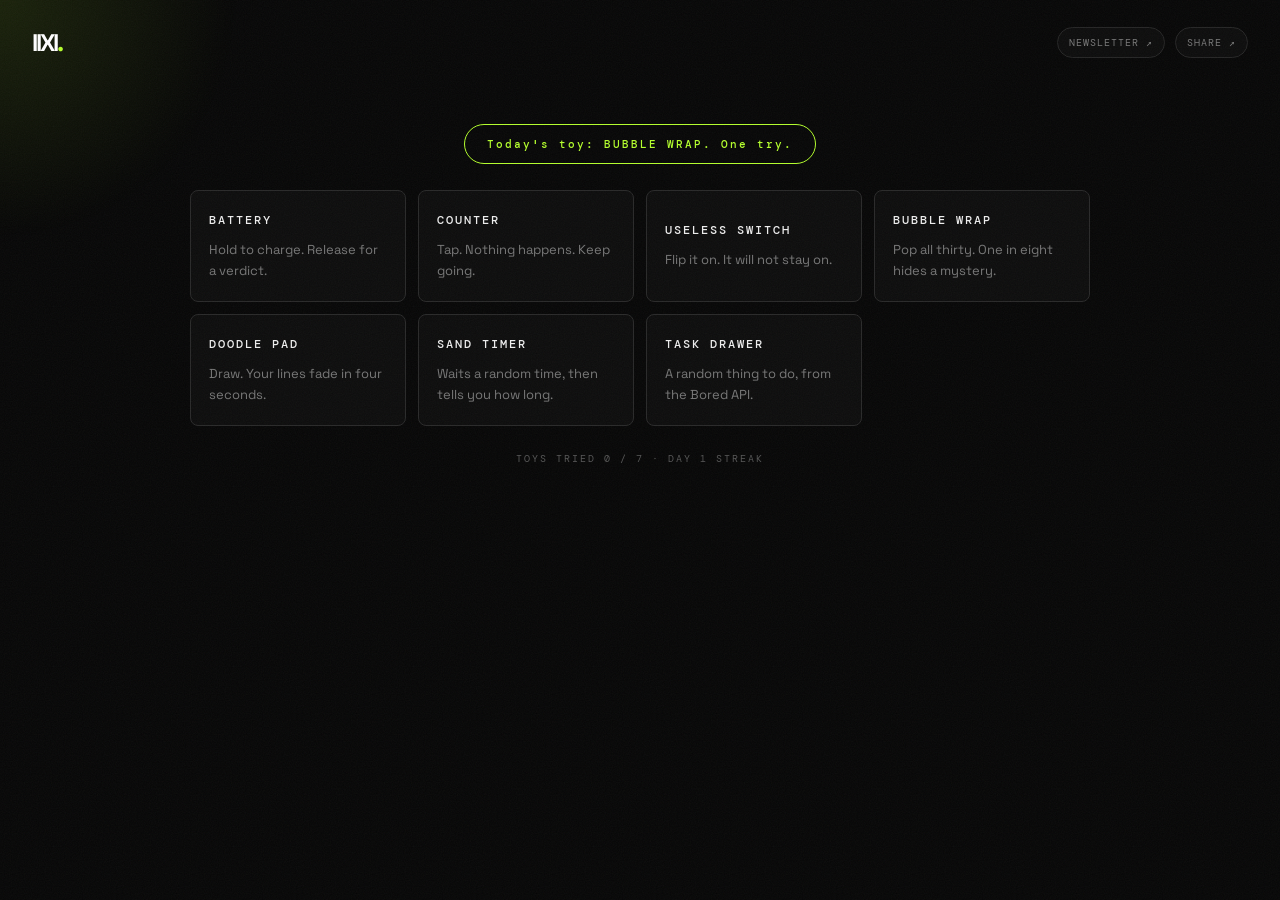
==== commit 39ff89fb: "Add files via upload" ====
--- a/index.html
+++ b/index.html
@@ -4,435 +4,388 @@
 <meta charset="utf-8">
 <meta name="viewport" content="width=device-width,initial-scale=1">
 <meta name="theme-color" content="#070707">
-<meta name="description" content="IIXI — pointless internet experiments. Waste time responsibly.">
-<title>IIXI — No Purpose / 2026</title>
+<meta name="description" content="IIXI — a shelf of pointless little toys. Waste time responsibly.">
+<link rel="icon" href="favicon.ico" sizes="any">
+<link rel="icon" type="image/png" sizes="32x32" href="favicon-32.png">
+<link rel="apple-touch-icon" href="favicon-180.png">
+<title>IIXI — The Toy Box</title>
 <style>
-@import url('https://fonts.googleapis.com/css2?family=DM+Mono:wght@400;500&family=Space+Grotesk:wght@400;500;600;700&display=swap');
-:root{--bg:#070707;--fg:#f4f2ec;--muted:#777;--acid:#b4ff2c;--line:#252525;--panel:#0d0d0d}
-*{box-sizing:border-box}html,body{width:100%;height:100%;margin:0}
-body{overflow:hidden;background:var(--bg);color:var(--fg);font-family:"Space Grotesk",sans-serif;transition:background .6s,color .6s}
-button,input{font:inherit}button{cursor:pointer}
-.grain{position:fixed;inset:-50%;pointer-events:none;z-index:50;opacity:.055;background-image:url("data:image/svg+xml,%3Csvg xmlns='http://www.w3.org/2000/svg' width='180' height='180'%3E%3Cfilter id='n'%3E%3CfeTurbulence type='fractalNoise' baseFrequency='.85' numOctaves='4' stitchTiles='stitch'/%3E%3C/filter%3E%3Crect width='100%25' height='100%25' filter='url(%23n)'/%3E%3C/svg%3E");animation:noise .15s steps(2) infinite}
-@keyframes noise{0%{transform:translate(0)}25%{transform:translate(2%,-1%)}50%{transform:translate(-1%,2%)}75%{transform:translate(1%,1%)}100%{transform:translate(-2%,-2%)}}
-.scanlines{position:fixed;inset:0;pointer-events:none;z-index:45;background:repeating-linear-gradient(0deg,transparent 0 3px,rgba(255,255,255,.012) 4px);mix-blend-mode:screen}
-.cursor-glow{position:fixed;width:520px;height:520px;border-radius:50%;pointer-events:none;transform:translate(-50%,-50%);background:radial-gradient(circle,rgba(180,255,44,.11),transparent 65%);z-index:0}
+@import url('https://fonts.googleapis.com/css2?family=DM+Mono:wght@400;500&family=Space+Grotesk:wght@400;500;700&display=swap');
+:root{--bg:#070707;--fg:#f4f2ec;--acid:#b4ff2c}
+*{box-sizing:border-box}
+html,body{width:100%;height:100%;margin:0}
+body{overflow:hidden;background:var(--bg);color:var(--fg);font-family:"Space Grotesk",sans-serif}
+button,input{font:inherit;cursor:pointer}
+p{font-size:17px;color:#999;margin:0 auto 24px;max-width:640px;line-height:1.5}
+.grain{position:fixed;inset:-50%;pointer-events:none;z-index:50;opacity:.05;background-image:url("data:image/svg+xml,%3Csvg xmlns='http://www.w3.org/2000/svg' width='180' height='180'%3E%3Cfilter id='n'%3E%3CfeTurbulence type='fractalNoise' baseFrequency='.85' numOctaves='4' stitchTiles='stitch'/%3E%3C/filter%3E%3Crect width='100%25' height='100%25' filter='url(%23n)'/%3E%3C/svg%3E");animation:noise .15s steps(2) infinite}
+@keyframes noise{0%{transform:translate(0)}50%{transform:translate(-1%,2%)}100%{transform:translate(-2%,-2%)}}
+.glow{position:fixed;width:520px;height:520px;border-radius:50%;pointer-events:none;transform:translate(-50%,-50%);background:radial-gradient(circle,rgba(180,255,44,.11),transparent 65%);z-index:0}
 header{position:fixed;left:32px;right:32px;top:27px;display:flex;justify-content:space-between;align-items:center;z-index:20}
-.header-left{display:flex;align-items:center;gap:10px}.logo{background:none;border:0;color:#fff;font-size:24px;font-weight:700;letter-spacing:-2px;padding:0}.logo span{color:var(--acid)}
-.back-btn{display:none;border:1px solid #252525;background:#0c0c0c;color:#777;border-radius:999px;padding:8px 12px;font:10px "DM Mono",monospace;letter-spacing:1px;transition:.2s}.back-btn.show{display:inline-flex}.back-btn:hover{color:#fff;border-color:#555;transform:translateX(-2px)}
-.header-actions{display:flex;gap:8px}.tiny{border:1px solid #252525;background:#0c0c0c;color:#777;border-radius:999px;padding:8px 11px;font:10px "DM Mono",monospace;letter-spacing:1px;transition:.2s}.tiny:hover{color:#fff;border-color:#555}
-main{height:100%;position:relative}.experiment{position:absolute;left:32px;top:50%;transform:rotate(-90deg) translateX(-50%);transform-origin:left top;font:11px "DM Mono",monospace;letter-spacing:3px;color:#555}
-.counter{position:absolute;right:6%;top:11%;font-size:clamp(100px,18vw,260px);font-weight:700;line-height:.8;color:#111;letter-spacing:-.09em;user-select:none}
-.visit{position:absolute;right:32px;bottom:27px;font:9px "DM Mono",monospace;letter-spacing:2px;color:#333}
-.scene{position:absolute;left:50%;top:50%;width:min(1080px,92vw);text-align:center;transform:translate(-50%,-47%);transition:transform .5s,opacity .35s}
-.kicker{font:500 11px "DM Mono",monospace;letter-spacing:4px;color:#777;margin-bottom:22px}
-h1{font-size:clamp(62px,10vw,145px);line-height:.84;letter-spacing:-.075em;margin:0;font-weight:700}h1 strong{color:var(--acid)}
-p{font-size:18px;color:#999;margin:25px auto 30px;max-width:760px;line-height:1.5}
-.action-row{display:flex;justify-content:center;gap:10px;flex-wrap:wrap;min-height:58px}
-.home-actions{display:grid;grid-template-columns:repeat(4,minmax(150px,1fr));gap:10px;width:min(860px,92vw);margin:4px auto 0}
-.home-card{border:1px solid #292929;background:rgba(13,13,13,.72);color:#eee;text-align:left;padding:18px 16px;min-height:92px;cursor:pointer;transition:.22s;position:relative;overflow:hidden}
-.home-card:hover{border-color:#555;transform:translateY(-3px);box-shadow:0 18px 45px rgba(0,0,0,.25)}
-.home-card strong{display:block;font:500 11px "DM Mono",monospace;letter-spacing:2px;margin-bottom:12px}.home-card span{display:block;color:#777;font-size:13px;line-height:1.4}.home-card b{position:absolute;right:13px;top:13px;color:#555;font:12px "DM Mono",monospace}
-body.secret .home-card{border-color:rgba(0,0,0,.18);background:rgba(0,0,0,.04);color:#050505}body.secret .home-card span{color:#222}
-.action{position:relative;border:1px solid #393939;background:#111;color:#fff;border-radius:999px;padding:16px 23px 16px 27px;cursor:pointer;font:500 12px "DM Mono",monospace;letter-spacing:2px;transition:.2s}
-.action:hover:not(:disabled){border-color:var(--acid);box-shadow:0 0 35px rgba(180,255,44,.13);transform:translateY(-2px)}
-.action:disabled{opacity:.45;cursor:wait}.action i{font-style:normal;font-size:16px;margin-left:22px}
-.action.holding{border-color:var(--acid);box-shadow:0 0 45px rgba(180,255,44,.2);transform:scale(1.04)}
-.timer{margin-top:28px;font:10px "DM Mono",monospace;letter-spacing:2px;color:#3e3e3e}
-.achievement{height:17px;margin-top:12px;font:9px "DM Mono",monospace;letter-spacing:2px;color:var(--acid);opacity:0;transition:.25s}.achievement.show{opacity:1}
-.edge{position:absolute;bottom:70px;font:10px "DM Mono",monospace;letter-spacing:2px;color:#444}.edge-left{left:32px}.edge-right{right:32px}
-.progress{position:absolute;left:32px;right:32px;bottom:27px;height:1px;background:#1e1e1e}.progress span{display:block;height:100%;width:0;background:var(--acid);transition:width .5s}
-.toast{position:fixed;left:50%;bottom:75px;transform:translate(-50%,15px);opacity:0;background:#f2f0ea;color:#080808;padding:10px 16px;border-radius:5px;font:10px "DM Mono",monospace;z-index:70;transition:.25s;pointer-events:none}.toast.show{opacity:1;transform:translate(-50%,0)}
-.overlay{position:fixed;inset:0;background:rgba(0,0,0,.82);backdrop-filter:blur(10px);display:none;align-items:center;justify-content:center;z-index:60}.overlay.show{display:flex}
-.overlay-box{width:min(650px,90vw);border:1px solid #303030;background:#0b0b0b;padding:34px;text-align:center}.overlay-box small{font:10px "DM Mono",monospace;letter-spacing:3px;color:#666}.overlay-box h2{font-size:42px;letter-spacing:-.05em;margin:18px 0 8px}.overlay-box p{margin:0 0 25px;font-size:15px}.overlay-box button{border:1px solid #444;background:#f2f0ea;color:#080808;padding:12px 25px;border-radius:999px;font:600 11px "DM Mono",monospace;letter-spacing:2px}
-.widget{width:min(760px,94vw);margin:0 auto}.mini{font:10px "DM Mono",monospace;letter-spacing:2px;color:#555;margin-top:14px}
-.grid{display:grid;grid-template-columns:repeat(3,1fr);gap:12px;width:min(720px,94vw);margin:0 auto}.choice{border:1px solid #2c2c2c;background:#0d0d0d;color:#eee;padding:18px 12px;border-radius:8px;transition:.2s}.choice:hover{border-color:var(--acid);transform:translateY(-2px)}
-.reaction{width:220px;height:72px;border-radius:8px;border:1px solid #333;background:#151515;color:#777;font:500 12px "DM Mono",monospace}.reaction.ready{background:var(--acid);color:#050505;border-color:var(--acid)}
-.stroop-word{font-size:44px;font-weight:700;letter-spacing:-.04em;margin-bottom:18px}.swatch{width:150px;height:48px;border-radius:7px;border:1px solid #333}
-.memory-dots{display:flex;gap:12px;justify-content:center}.memory-dot{width:54px;height:54px;border-radius:50%;border:1px solid #444;background:#111}.memory-dot.on{background:var(--acid);box-shadow:0 0 35px rgba(180,255,44,.4)}
-.target-area{position:relative;width:min(700px,90vw);height:220px;margin:0 auto;border:1px solid #222;background:#090909;border-radius:8px;overflow:hidden}.target{position:absolute;width:42px;height:42px;border-radius:50%;background:var(--acid);border:0}
-.typebox{width:min(680px,90vw);background:#0d0d0d;border:1px solid #2b2b2b;color:#eee;padding:18px;border-radius:8px;text-align:left;outline:none}.typebox:focus{border-color:var(--acid)}
-.range{width:min(620px,85vw);accent-color:var(--acid)}.number-display{font:500 28px "DM Mono",monospace;margin:10px 0}
-.fact{border:1px solid #292929;background:linear-gradient(135deg,#0d0d0d,#101010);padding:22px;text-align:left;border-radius:8px}.fact .tag{font:10px "DM Mono",monospace;color:var(--acid);letter-spacing:2px}.fact h3{font-size:28px;margin:12px 0 8px}.fact p{font-size:15px;margin:0;color:#aaa}.fact button{margin-top:18px}
-.quiz{display:grid;grid-template-columns:repeat(2,1fr);gap:10px;max-width:620px;margin:auto}.quiz button{text-align:left}
-.reveal{min-height:72px;display:flex;align-items:center;justify-content:center;border:1px dashed #333;border-radius:8px;padding:15px;color:#aaa}
-.big-digit{font:700 100px/1 "Space Grotesk",sans-serif;color:var(--acid)}
-.optical{height:170px;display:flex;align-items:center;justify-content:center;gap:30px}.optical .line{width:150px;height:2px;background:#eee;position:relative}.optical .line:before,.optical .line:after{content:"";position:absolute;left:50%;top:50%;width:70px;height:70px;border:1px solid #555;transform:translate(-50%,-50%);border-radius:50%}
-.secret-panel{border:1px solid #3c3c3c;padding:24px;background:#0c0c0c;text-align:left}.secret-panel code{color:var(--acid)}
-body.secret{background:var(--acid);color:#050505}body.secret .logo,body.secret .experiment,body.secret .edge,body.secret .timer,body.secret .visit,body.secret .tiny{color:#050505}body.secret .tiny{border-color:rgba(0,0,0,.25);background:transparent}body.secret .counter{color:rgba(0,0,0,.08)}body.secret .kicker{color:#111}body.secret h1 strong{color:#050505}body.secret p{color:#222}body.secret .progress{background:rgba(0,0,0,.2)}body.secret .progress span{background:#050505}body.secret .action{background:#050505;color:#fff;border-color:#050505}
-.glitch{animation:glitch .18s steps(2) 4}@keyframes glitch{0%{transform:translate(-50%,-47%)}30%{transform:translate(calc(-50% + 12px),-47%);filter:hue-rotate(40deg)}60%{transform:translate(calc(-50% - 8px),-47%)}100%{transform:translate(-50%,-47%)}}
-@media(max-width:700px){header{left:20px;right:20px;top:20px}.tiny{padding:7px 8px;font-size:8px}.experiment{left:20px}.counter{right:3%;top:15%}.visit{right:20px;bottom:20px}h1{font-size:clamp(56px,17vw,100px)}p{font-size:16px}.edge-left{left:20px}.edge-right{right:20px}.progress{left:20px;right:20px}.grid{grid-template-columns:repeat(2,1fr)}.quiz{grid-template-columns:1fr}.fact h3{font-size:23px}.home-actions{grid-template-columns:repeat(2,1fr);width:min(520px,92vw)}.home-card{min-height:82px;padding:15px 13px}}
+.hl,.hr{display:flex;align-items:center;gap:10px}
+.logo{background:none;border:0;color:#fff;font-size:24px;font-weight:700;letter-spacing:-2px;padding:0}
+.logo span{color:var(--acid)}
+.tiny,.back{border:1px solid #252525;background:#0c0c0c;color:#777;border-radius:999px;padding:8px 11px;font:10px "DM Mono",monospace;letter-spacing:1px;text-decoration:none;transition:.2s}
+.tiny:hover,.back:hover{color:#fff;border-color:#555}
+.back{display:none}.back.show{display:inline-block}
+.scene{position:absolute;left:0;right:0;top:100px;bottom:0;overflow-y:auto;padding:24px 20px 60px;text-align:center}
+#toy{display:none}
+.kicker{font:500 11px "DM Mono",monospace;letter-spacing:4px;color:#777;margin-bottom:18px}
+h1{font-size:clamp(48px,8vw,110px);line-height:.9;letter-spacing:-.06em;margin:0 0 18px;font-weight:700}
+h1 strong{color:var(--acid)}
+.daily{display:block;margin:0 auto 26px;border:1px solid var(--acid);background:transparent;color:var(--acid);padding:12px 22px;border-radius:999px;font:500 11px "DM Mono",monospace;letter-spacing:2px}
+.tiles{display:grid;grid-template-columns:repeat(auto-fill,minmax(190px,1fr));gap:12px;width:min(900px,92vw);margin:0 auto}
+.tile{position:relative;text-align:left;border:1px solid #292929;background:#0d0d0d;color:#eee;padding:18px;min-height:112px;border-radius:8px;transition:.2s}
+.tile:hover{border-color:var(--acid);transform:translateY(-2px)}
+.tile strong{display:block;font:500 12px "DM Mono",monospace;letter-spacing:2px;margin-bottom:10px}
+.tile span{color:#777;font-size:13px;line-height:1.4}
+.tile b{position:absolute;right:12px;top:10px;color:var(--acid)}
+.count{margin-top:26px;font:10px "DM Mono",monospace;letter-spacing:2px;color:#555}
+.action{border:1px solid #393939;background:#111;color:#fff;border-radius:999px;padding:16px 23px 16px 27px;font:500 12px "DM Mono",monospace;letter-spacing:2px;transition:.2s}
+.action:hover:not(:disabled){border-color:var(--acid)}
+.action:disabled{opacity:.45;cursor:wait}
+.action i{font-style:normal;font-size:16px;margin-left:22px}
+#stage{display:flex;flex-direction:column;align-items:center;gap:18px;min-height:120px}
+.mono{font:500 11px "DM Mono",monospace;letter-spacing:2px;color:#777}
+.note{min-height:24px;font:12px "DM Mono",monospace;letter-spacing:1px;color:var(--acid);margin-top:18px}
+
+/* battery */
+.battery{display:flex;flex-direction:column;align-items:center;gap:10px}
+.battery svg{width:300px;height:auto}
+.pct{font-size:14px;color:var(--acid)}
+
+/* switch */
+.plate{position:relative;width:130px;height:200px;border-radius:14px;background:linear-gradient(#f4f1ea,#d9d4c7);box-shadow:inset 0 2px 3px #fff,0 6px 14px rgba(0,0,0,.45);cursor:pointer;margin:0 auto;user-select:none}
+.lever{position:absolute;left:50%;top:50%;width:34px;height:60px;margin:-30px 0 0 -17px;border-radius:8px;background:linear-gradient(90deg,#8a8f96,#eceef0,#8a8f96);box-shadow:0 3px 5px rgba(0,0,0,.35);transition:transform .15s}
+.plate.on .lever{transform:translateY(-44px)}
+.hand{position:absolute;right:-64px;top:70px;font-size:44px;opacity:0;transform:translateX(20px);transition:opacity .2s,transform .3s}
+.plate.hand-on .hand{opacity:1;transform:translateX(0)}
+
+/* counter */
+.tally{padding:18px 22px;border-radius:16px;background:linear-gradient(#2a2d31,#121417);box-shadow:0 10px 24px rgba(0,0,0,.5),inset 0 1px 0 rgba(255,255,255,.08)}
+.win{font:700 56px/1 "DM Mono",monospace;letter-spacing:6px;color:#e8f7d0;background:#050505;padding:10px 16px;border-radius:6px;box-shadow:inset 0 3px 8px rgba(0,0,0,.9),0 1px 0 rgba(255,255,255,.1)}
+.knob{width:120px;height:120px;border-radius:50%;border:0;color:#222;font:500 12px "DM Mono",monospace;letter-spacing:2px;background:radial-gradient(circle at 35% 30%,#fff,#c9ccd1 45%,#7d828a 85%);box-shadow:0 8px 16px rgba(0,0,0,.45),inset 0 -4px 8px rgba(0,0,0,.25);transition:transform .08s}
+.knob:active{transform:translateY(3px) scale(.98)}
+
+/* bubble wrap */
+.sheet{display:grid;grid-template-columns:repeat(6,46px);gap:8px;justify-content:center;padding:18px;border-radius:12px;background:linear-gradient(135deg,#dbe9f3,#b5cadb);box-shadow:inset 0 0 22px rgba(255,255,255,.7),0 12px 30px rgba(0,0,0,.45)}
+.bubble{width:46px;height:46px;padding:0;border:0;border-radius:50%;background:radial-gradient(circle at 32% 28%,#fff 0 4%,rgba(255,255,255,.55) 9%,rgba(230,240,248,.35) 22%,rgba(170,196,216,.45) 60%,rgba(120,150,175,.6) 100%);box-shadow:inset -4px -5px 7px rgba(60,90,115,.35),inset 3px 3px 5px rgba(255,255,255,.7),0 2px 3px rgba(40,70,95,.35);transition:transform .15s}
+.bubble:hover{transform:scale(1.06)}
+.bubble.pop{animation:pop .22s ease-out}
+.bubble.popped{background:linear-gradient(135deg,#e7f0f7,#c7d8e5);box-shadow:inset 0 0 0 1px rgba(90,120,145,.35),inset 2px 2px 4px rgba(90,120,145,.25);transform:scale(.92)}
+.bubble.mystery{box-shadow:0 0 0 3px #f5c542,0 0 16px rgba(245,197,66,.85)}
+@keyframes pop{0%{transform:scale(1)}50%{transform:scale(1.22)}100%{transform:scale(.92)}}
+
+/* sand timer */
+.hourglass{width:190px;height:285px;transition:transform .7s cubic-bezier(.4,.1,.2,1);filter:drop-shadow(0 10px 14px rgba(0,0,0,.5))}
+
+/* doodle pad */
+.doodle{background:#f5f0e1;border-radius:4px;box-shadow:0 10px 26px rgba(0,0,0,.45);touch-action:none;max-width:100%}
+
+/* index card */
+.task{font:500 24px/1.35 "Space Grotesk",sans-serif;color:#222;background:#f3ecd9;padding:28px 30px;border-radius:4px;box-shadow:0 10px 30px rgba(0,0,0,.4);transform:rotate(-.6deg);max-width:620px;margin:0 auto}
+
+.toast{position:fixed;left:50%;bottom:40px;transform:translate(-50%,15px);opacity:0;background:#f2f0ea;color:#080808;padding:10px 16px;border-radius:5px;font:10px "DM Mono",monospace;z-index:70;transition:.25s;pointer-events:none}
+.toast.show{opacity:1;transform:translate(-50%,0)}
+@media(max-width:700px){header{left:20px;right:20px;top:20px}.scene{top:90px}.tiles{grid-template-columns:1fr 1fr}.tiny,.back{padding:7px 8px;font-size:8px}.sheet{grid-template-columns:repeat(5,40px)}.bubble{width:40px;height:40px}.win{font-size:42px}.hourglass{width:160px;height:240px}}
 </style>
 </head>
 <body>
-<div class="grain"></div><div class="cursor-glow"></div><div class="scanlines"></div>
+<div class="grain"></div>
+<div class="glow" id="glow"></div>
 <header>
-  <div class="header-left"><button class="logo" id="logo" aria-label="Reset IIXI">IIXI<span>.</span></button><button class="back-btn" id="backBtn" aria-label="Go back">← BACK</button></div>
-  <div class="header-actions"><button class="tiny" id="randomBtn">RANDOM ↗</button><button class="tiny" id="shareBtn">SHARE ↗</button></div>
+  <div class="hl"><button class="logo" id="logo" aria-label="Home">IIXI<span>.</span></button><button class="back" id="back">← BACK</button></div>
+  <div class="hr"><a class="tiny" href="https://YOURNAME.substack.com" target="_blank" rel="noopener">NEWSLETTER ↗</a><button class="tiny" id="shareBtn">SHARE ↗</button></div>
 </header>
-<main>
-  <div class="experiment" id="experiment">AN INTERNET EXPERIMENT</div>
-  <div class="counter" id="counter">00</div>
-  <div class="visit" id="visit">LOCAL VISITOR 001</div>
-  <section class="scene" id="scene">
-    <div class="kicker" id="kicker">AN INTERNET EXPERIMENT</div>
-    <h1 id="title">What is<br><strong>IIXI?</strong></h1>
-    <p id="copy">A website with absolutely no useful purpose.</p>
-    <div class="action-row" id="actionRow"><button class="action" id="action"><span id="actionText">GIVE ME SOMETHING</span><i id="actionIcon">↗</i></button></div>
-    <div class="home-actions" id="homeActions">
-      <button class="home-card" data-kind="random"><b>↗</b><strong>🎲 RANDOM</strong><span>Surprise me.</span></button>
-      <button class="home-card" data-kind="challenge"><b>↗</b><strong>⚡ CHALLENGE</strong><span>Test me.</span></button>
-      <button class="home-card" data-kind="experiment"><b>↗</b><strong>🧪 EXPERIMENT</strong><span>Show me something weird.</span></button>
-      <button class="home-card" data-kind="secret"><b>↗</b><strong>🥚 SECRET</strong><span>I want to find something.</span></button>
-    </div>
-    <div class="timer" id="timer">TIME WASTED 00:00</div>
-    <div class="achievement" id="achievement" aria-live="polite"></div>
+<main class="scene">
+  <section id="shelf">
+    <button class="daily" id="daily"></button>
+    <div class="tiles" id="tiles"></div>
+    <div class="count" id="count"></div>
   </section>
-  <div class="edge edge-left" id="edgeLeft">NO USEFUL INFORMATION</div><div class="edge edge-right" id="edgeRight">KEEP GOING →</div>
-  <div class="progress"><span id="progress"></span></div>
+  <section id="toy">
+    <div class="kicker" id="kicker"></div>
+    <h1 id="title"></h1>
+    <p id="desc"></p>
+    <div id="stage"></div>
+    <div class="note" id="note"></div>
+  </section>
 </main>
-<div class="overlay" id="overlay" aria-hidden="true"><div class="overlay-box"><small id="overlaySmall">IIXI NOTICE</small><h2 id="overlayTitle">Are you still here?</h2><p id="overlayText">That is statistically unnecessary.</p><button id="overlayButton">CLOSE</button></div></div>
 <div class="toast" id="toast"></div>
 <script>
-document.addEventListener('DOMContentLoaded',()=>{
 const $=s=>document.querySelector(s);
-const title=$('#title'),copy=$('#copy'),kicker=$('#kicker'),counter=$('#counter'),experiment=$('#experiment'),action=$('#action'),actionText=$('#actionText'),actionIcon=$('#actionIcon'),progress=$('#progress'),timer=$('#timer'),edgeLeft=$('#edgeLeft'),edgeRight=$('#edgeRight'),toastEl=$('#toast'),actionRow=$('#actionRow'),achievementEl=$('#achievement'),glow=$('.cursor-glow'),overlay=$('#overlay'),overlayButton=$('#overlayButton'),backBtn=$('#backBtn'),homeActions=$('#homeActions'),logo=$('#logo');
-
-const experiments=[
-{k:'AN INTERNET EXPERIMENT',t:'What is<br><strong>IIXI?</strong>',p:'Twenty small experiments. Some test you. Some test your assumptions. Some are just weird.',type:'home',a:'GIVE ME SOMETHING',r:'real world, browser world, no useful world.'},
-{k:'REACTION TEST',t:'How fast<br>are <strong>you?</strong>',p:'Wait for green. Click as soon as you see it. Do not click early.',type:'reaction'},
-{k:'THE STROOP<br>EXPERIMENT',t:'Read the<br><strong>colour.</strong>',p:'Ignore the word. Click the colour of the ink.',type:'stroop'},
-{k:'MEMORY TEST',t:'Watch.<br><strong>Remember.</strong>',p:'A sequence will light up. Reproduce it in the same order.',type:'memory'},
-{k:'PATIENCE TEST',t:'Please<br><strong>wait.</strong>',p:'There is nothing to calculate. A button will appear when it feels appropriate.',type:'wait'},
-{k:'AIM TEST',t:'Find the<br><strong>dot.</strong>',p:'Hit the green target five times. It moves after every hit.',type:'aim'},
-{k:'TIME PERCEPTION',t:'Count to<br><strong>10.</strong>',p:'Press START, then press STOP when you think exactly ten seconds have passed.',type:'timing'},
-{k:'ESTIMATION',t:'What is<br><strong>50?</strong>',p:'Move the slider until it looks like 50. This is harder than it sounds.',type:'estimate'},
-{k:'HUMAN VS RANDOM',t:'Predict the<br><strong>coin.</strong>',p:'Call heads or tails. The browser flips a fair virtual coin.',type:'coin'},
-{k:'ATTENTION',t:'Find the<br><strong>odd one.</strong>',p:'One square is subtly different. Find it before the board changes.',type:'odd'},
-{k:'REAL WORLD',t:'Your phone<br>is <strong>lying.</strong>',p:'A tiny fact about everyday reality. Make a guess first.',type:'fact1'},
-{k:'REAL WORLD',t:'Which came<br><strong>first?</strong>',p:'A surprisingly close piece of history. Choose before revealing it.',type:'fact2'},
-{k:'OPTICAL ILLUSION',t:'Your eyes<br><strong>edit reality.</strong>',p:'Look at the centre for a few seconds, then move your eyes to the blank area.',type:'illusion'},
-{k:'TYPING TEST',t:'Type it<br><strong>exactly.</strong>',p:'Copy the sentence below. Your speed is not the point. Accuracy is.',type:'typing'},
-{k:'COORDINATION',t:'Keep it<br><strong>inside.</strong>',p:'Drag the dot into the target. No cheating with teleportation.',type:'drag'},
-{k:'REAL WORLD',t:'Fact or<br><strong>fiction?</strong>',p:'Some everyday facts sound completely made up. Pick the true one.',type:'quiz'},
-{k:'SEQUENCE',t:'What comes<br><strong>next?</strong>',p:'Spot the pattern. There is one answer that fits the rule.',type:'sequence'},
-{k:'SECRET',t:'There is a<br><strong>hidden layer.</strong>',p:'Try the obvious. Then try the things a normal visitor would never do.',type:'secret'},
-{k:'LUCK',t:'Choose a<br><strong>door.</strong>',p:'Three doors. One contains the rare outcome. It is not skill.',type:'doors'},
-{k:'THE END',t:'Nothing<br><strong>happened.</strong>',p:'Congratulations. You successfully accomplished something.',type:'end',a:'START OVER',r:'thanks for wasting your time with IIXI.'}
-];
-
-let step=0;
-let history=[];
-let start=Date.now();
-let timerId=null,waitTimer=null,reactionTimer=null,aimTimeout=null;
-let reactionReady=false,reactionStart=0,aimHits=0,memorySeq=[],memoryInput=[],memoryLock=false,timingStart=0;
-let secretUnlocked=false;
-let completed=0;
-let seen=1;
-let actionHandler=null;
-let logoClicks=0,logoTimer=null,stillSince=Date.now();
-
-try{
- seen=Number(localStorage.getItem('iixiSeen')||0)+1;
- completed=Number(localStorage.getItem('iixiCompleted')||0);
- secretUnlocked=localStorage.getItem('iixiSecretUnlocked')==='1';
- localStorage.setItem('iixiSeen',seen);
-}catch(e){}
-$('#visit').textContent=`LOCAL VISITOR ${String(seen).padStart(3,'0')}`;
-
-function toast(message){
- toastEl.textContent=message;
- toastEl.classList.add('show');
- clearTimeout(toastEl._timer);
- toastEl._timer=setTimeout(()=>toastEl.classList.remove('show'),2200);
-}
-function achievement(message){
- achievementEl.textContent=message;
- achievementEl.classList.add('show');
- clearTimeout(achievementEl._timer);
- achievementEl._timer=setTimeout(()=>achievementEl.classList.remove('show'),3500);
-}
-function save(){try{localStorage.setItem('iixiCompleted',completed);localStorage.setItem('iixiSecretUnlocked',secretUnlocked?'1':'0')}catch(e){}}
-function clearTimers(){clearTimeout(waitTimer);clearTimeout(reactionTimer);clearTimeout(aimTimeout);clearInterval(timerId);timerId=null}
-function setMainAction(label,handler,icon='↗'){
- action.style.display='inline-flex';
- action.disabled=false;
- action.className='action';
- actionText.textContent=label;
- actionIcon.textContent=icon;
- actionHandler=handler;
-}
-function removeExtraControls(){
- const extras=Array.from(actionRow.children).filter(el=>el!==action);
- extras.forEach(el=>el.remove());
-}
-function cleanup(){
- clearTimers();
- reactionReady=false;memoryLock=false;aimHits=0;
- removeExtraControls();
- action.style.display='inline-flex';
- action.disabled=false;
- action.className='action';
- actionText.textContent='TRY IT';
- actionIcon.textContent='↗';
- actionHandler=null;
- homeActions.style.display='none';
- backBtn.classList.remove('show');
- document.body.classList.remove('secret');
-}
-function button(label,handler,extra=''){
- const b=document.createElement('button');
- b.type='button';
- b.className='action '+extra;
- b.innerHTML=`<span>${label}</span><i>↗</i>`;
- b.addEventListener('click',e=>{e.preventDefault();e.stopPropagation();handler();});
- return b;
-}
-function add(...elements){elements.forEach(el=>actionRow.appendChild(el));}
-function navigateTo(next,push=true){
- if(next<0||next>=experiments.length||next===step)return;
- if(push)history.push(step);
- step=next;
- render();
-}
-function goBack(){
- if(!history.length){if(step!==0){step=0;render();toast('Back to IIXI.')}return;}
- step=history.pop();
- render();
- toast('Back.');
-}
-function randomExperiment(){
- const choices=Array.from({length:experiments.length-2},(_,i)=>i+1);
- const current=choices.indexOf(step);
- if(current>=0)choices.splice(current,1);
- const next=choices[Math.floor(Math.random()*choices.length)];
- navigateTo(next,true);
- toast(`Experiment ${String(next).padStart(2,'0')}`);
-}
-function chooseCategory(kind){
- const groups={
-  challenge:[1,2,3,4,5,6,7,8,9,13,14,16,18],
-  experiment:[10,11,12,15,16],
-  secret:[17,18]
- };
- if(kind==='random')return randomExperiment();
- const list=groups[kind]||groups.experiment;
- const next=list[Math.floor(Math.random()*list.length)];
- navigateTo(next,true);
- toast(`${kind.toUpperCase()} selected`);
-}
-function complete(message){
- completed++;
- save();
- const next=Math.min(step+1,experiments.length-1);
- history.push(step);
- step=next;
- render();
- if(message)toast(message);
- if(completed===5)achievement('ACHIEVEMENT: CURIOUS');
- if(completed===10)achievement('ACHIEVEMENT: STILL HERE');
- if(completed===15)achievement('ACHIEVEMENT: COMMITTED TO NOTHING');
-}
-function unlockSecret(message){
- secretUnlocked=true;
- save();
- document.body.classList.add('secret');
- achievement('SECRET MODE UNLOCKED');
- if(message)toast(message);
-}
-function render(){
- cleanup();
- const s=experiments[step];
- if(step!==0)backBtn.classList.add('show');
- kicker.textContent=s.k;
- title.innerHTML=s.t;
- copy.textContent=s.p;
- counter.textContent=String(step).padStart(2,'0');
- experiment.textContent=step===experiments.length-1?'THE END':`EXPERIMENT ${String(step).padStart(2,'0')}`;
- edgeRight.textContent=s.r||'KEEP GOING →';
- edgeLeft.textContent=secretUnlocked?'SOMETHING WAS FOUND.':seen>1?'WELCOME BACK.':'NO USEFUL INFORMATION';
- progress.style.width=(step/(experiments.length-1)*100)+'%';
-
- if(s.type==='home'){
-  setMainAction('GIVE ME SOMETHING',randomExperiment,'↗');
-  homeActions.style.display='grid';
- }else if(s.type==='reaction')setupReaction();
- else if(s.type==='stroop')setupStroop();
- else if(s.type==='memory')setupMemory();
- else if(s.type==='wait')setupWait();
- else if(s.type==='aim')setupAim();
- else if(s.type==='timing')setupTiming();
- else if(s.type==='estimate')setupEstimate();
- else if(s.type==='coin')setupCoin();
- else if(s.type==='odd')setupOdd();
- else if(s.type==='fact1')setupFact1();
- else if(s.type==='fact2')setupFact2();
- else if(s.type==='illusion')setupIllusion();
- else if(s.type==='typing')setupTyping();
- else if(s.type==='drag')setupDrag();
- else if(s.type==='quiz')setupQuiz();
- else if(s.type==='sequence')setupSequence();
- else if(s.type==='secret')setupSecret();
- else if(s.type==='doors')setupDoors();
- else if(s.type==='end'){
-  document.body.classList.add('secret');
-  edgeLeft.textContent=`EXPERIMENTS COMPLETED: ${completed}`;
-  setMainAction('START OVER',resetAll,'↻');
- }
-}
-function setupReaction(){
- setMainAction('GET READY',()=>{
-  if(reactionReady)return;
-  action.disabled=true;
-  actionText.textContent='WAIT FOR GREEN';
-  reactionTimer=setTimeout(()=>{
-   reactionReady=true;
-   reactionStart=performance.now();
-   action.disabled=false;
-   action.classList.add('ready');
-   actionText.textContent='CLICK NOW';
-  },1200+Math.random()*2800);
- });
-}
-function setupStroop(){
- action.style.display='none';
- const colors=[['RED','#ff4d4d'],['BLUE','#4da3ff'],['GREEN','#b4ff2c'],['YELLOW','#ffd84d']];
- const chosen=colors[Math.floor(Math.random()*colors.length)];
- const word=colors[Math.floor(Math.random()*colors.length)];
- const w=document.createElement('div');w.className='stroop-word';w.textContent=word[0];w.style.color=chosen[1];
- const g=document.createElement('div');g.className='grid';
- colors.forEach(c=>g.appendChild(button(c[0],()=>c[0]===chosen[0]?complete('Correct. You ignored the word.'):toast('Wrong colour. The word got you.'))));
- add(w,g);
-}
-function setupMemory(){
- action.style.display='none';
- memorySeq=Array.from({length:4},()=>Math.floor(Math.random()*6));memoryInput=[];
- const wrap=document.createElement('div');wrap.className='memory-dots';
- for(let i=0;i<6;i++){const d=document.createElement('button');d.type='button';d.className='memory-dot';d.dataset.i=i;d.disabled=true;wrap.appendChild(d)}
- add(wrap);
- let n=0;const dots=[...wrap.children];memoryLock=true;
- function flash(){
-  if(n>=memorySeq.length){memoryLock=false;dots.forEach(d=>d.disabled=false);toast('Your turn.');return;}
-  const d=dots[memorySeq[n++]];d.classList.add('on');
-  setTimeout(()=>{d.classList.remove('on');setTimeout(flash,180)},450);
- }
- setTimeout(flash,700);
- dots.forEach(d=>d.addEventListener('click',()=>{
-  if(memoryLock)return;
-  memoryInput.push(Number(d.dataset.i));
-  const i=memoryInput.length-1;
-  if(memoryInput[i]!==memorySeq[i]){toast('Memory corrupted. Try again.');memoryInput=[];return;}
-  if(memoryInput.length===memorySeq.length)complete('Memory intact.');
- }));
-}
-function setupWait(){
- action.style.display='none';
- const b=button('WAIT 3',()=>{});b.disabled=true;add(b);
- let n=3;b.querySelector('span').textContent=`WAIT ${n}`;
- waitTimer=setInterval(()=>{
-  n--;
-  b.querySelector('span').textContent=n>0?`WAIT ${n}`:'CONTINUE';
-  if(n<=0){clearInterval(waitTimer);b.disabled=false;b.querySelector('span').textContent='CONTINUE';b.onclick=null;b.addEventListener('click',()=>complete('Nothing happened. Perfect.'),{once:true});}
- },1000);
-}
-function setupAim(){
- action.style.display='none';
- const area=document.createElement('div');area.className='target-area';
- const t=document.createElement('button');t.type='button';t.className='target';area.appendChild(t);add(area);
- aimHits=0;
- function move(){const x=Math.random()*Math.max(0,area.clientWidth-42),y=Math.random()*Math.max(0,area.clientHeight-42);t.style.left=x+'px';t.style.top=y+'px'}
- t.addEventListener('click',()=>{aimHits++;toast(`${aimHits}/5`);if(aimHits>=5)complete('Target acquired.');else move()});
- aimTimeout=setTimeout(move,100);
-}
-function setupTiming(){
- setMainAction('START',()=>{
-  if(!timingStart){timingStart=performance.now();actionText.textContent='STOP';return;}
-  const sec=(performance.now()-timingStart)/1000;const diff=Math.abs(sec-10);timingStart=0;
-  toast(`${sec.toFixed(2)} seconds — off by ${diff.toFixed(2)}.`);
-  action.disabled=true;
-  setTimeout(()=>complete(diff<0.35?'Unreasonably accurate.':'Time perception is weird.'),700);
- });
-}
-function setupEstimate(){
- action.style.display='none';
- const wrap=document.createElement('div');wrap.innerHTML='<div class="number-display" id="guessValue">50</div>';
- const r=document.createElement('input');r.className='range';r.type='range';r.min=0;r.max=100;r.value=50;
- r.addEventListener('input',()=>wrap.querySelector('#guessValue').textContent=r.value);
- add(wrap,r,button('LOCK IT',()=>{const d=Math.abs(Number(r.value)-50);toast(`Distance from 50: ${d}`);setTimeout(()=>complete(d===0?'Suspiciously precise.':'Close enough.'),700)}));
-}
-function setupCoin(){
- action.style.display='none';
- const g=document.createElement('div');g.className='grid';
- ['HEADS','TAILS'].forEach(c=>g.appendChild(button(c,()=>{const actual=Math.random()<.5?'HEADS':'TAILS';toast(actual===c?`It was ${actual}. You called it.`:`It was ${actual}. The universe declined.`);setTimeout(()=>complete(),800)})));
- add(g);
-}
-function setupOdd(){
- action.style.display='none';const g=document.createElement('div');g.className='grid';const odd=Math.floor(Math.random()*12);
- for(let i=0;i<12;i++){const b=document.createElement('button');b.type='button';b.className='choice';b.style.height='70px';b.style.background=i===odd?'#151515':'#111';b.style.borderColor=i===odd?'#333':'#2a2a2a';b.addEventListener('click',()=>i===odd?complete('Your attention works.'):toast('Not that one.'));g.appendChild(b)}add(g);
-}
-function setupFact1(){
- action.style.display='none';const fact=document.createElement('div');fact.className='fact';fact.innerHTML='<div class="tag">REAL WORLD / 01</div><h3>Which is true?</h3><p>One of these sounds fake.</p>';const q=document.createElement('div');q.className='quiz';
- [['A','Honey can remain edible for extremely long periods when properly stored.'],['B','Glass is naturally blue in every bottle.'],['C','The Moon makes its own light.']].forEach(([l,txt])=>{const b=button(`${l} — ${txt}`,()=>{if(l==='A'){fact.querySelector('p').textContent='Correct. Honey has a remarkably long shelf life because of its chemistry and low water activity.';complete('Real-world fact unlocked.')}else toast('Nope. Try again.')});q.appendChild(b)});add(fact,q);
-}
-function setupFact2(){
- action.style.display='none';const fact=document.createElement('div');fact.className='fact';fact.innerHTML='<div class="tag">REAL WORLD / 02</div><h3>Which is older?</h3><p>Choose before the reveal.</p>';const q=document.createElement('div');q.className='quiz';
- [['PYRAMIDS','The Great Pyramid of Giza'],['MOON LANDING','The first crewed Moon landing']].forEach(([l])=>q.appendChild(button(l,()=>{if(l==='PYRAMIDS'){fact.querySelector('p').textContent='Correct. The Great Pyramid was built thousands of years before the 1969 Moon landing.';complete('Time is stranger than it looks.')}else toast('Wrong. Way too recent.')})));add(fact,q);
-}
-function setupIllusion(){
- action.style.display='none';const box=document.createElement('div');box.className='optical';box.innerHTML='<div class="line"></div><div class="line" style="width:100px"></div>';add(box,button('I SAW IT',()=>{toast('Your visual system filled in the rest.');complete()}));
-}
-function setupTyping(){
- action.style.display='none';const phrase='the internet has no purpose';const input=document.createElement('input');input.className='typebox';input.placeholder='type the sentence here';const b=button('CHECK',()=>{if(input.value.trim().toLowerCase()===phrase)complete('Accurate.');else toast('Not quite. Exact words, please.')});add(input,b);setTimeout(()=>input.focus(),50);
-}
-function setupDrag(){
- action.style.display='none';const area=document.createElement('div');area.className='target-area';const dot=document.createElement('div');dot.style.cssText='position:absolute;width:38px;height:38px;border-radius:50%;background:#b4ff2c;left:20px;top:90px;cursor:grab';const target=document.createElement('div');target.style.cssText='position:absolute;width:100px;height:100px;border:1px dashed #b4ff2c;border-radius:50%;right:70px;top:60px';area.append(dot,target);add(area);let dragging=false;
- dot.addEventListener('pointerdown',e=>{dragging=true;dot.setPointerCapture(e.pointerId)});
- dot.addEventListener('pointermove',e=>{if(!dragging)return;const r=area.getBoundingClientRect();let x=e.clientX-r.left-19,y=e.clientY-r.top-19;x=Math.max(0,Math.min(r.width-38,x));y=Math.max(0,Math.min(r.height-38,y));dot.style.left=x+'px';dot.style.top=y+'px'});
- dot.addEventListener('pointerup',()=>{dragging=false;const a=dot.getBoundingClientRect(),b=target.getBoundingClientRect();const dx=(a.left+a.width/2)-(b.left+b.width/2),dy=(a.top+a.height/2)-(b.top+b.height/2);if(Math.hypot(dx,dy)<55)complete('Coordination successful.');else toast('Inside means inside.')});
-}
-function setupQuiz(){
- action.style.display='none';const fact=document.createElement('div');fact.className='fact';fact.innerHTML='<div class="tag">REAL WORLD / 03</div><h3>Fact or fiction?</h3><p>Which statement is true?</p>';const q=document.createElement('div');q.className='quiz';
- [['A','A day on Venus is longer than a Venus year.'],['B','Lightning is colder than ice.'],['C','The Sun is a planet.'],['D','Bananas are not botanically berries.']].forEach(([l,txt])=>q.appendChild(button(`${l} — ${txt}`,()=>{if(l==='A'){fact.querySelector('p').textContent='True. Venus rotates so slowly that one sidereal rotation takes longer than one trip around the Sun.';complete('Reality is weird.')}else toast('False. Keep looking.')})));add(fact,q);
-}
-function setupSequence(){
- action.style.display='none';const fact=document.createElement('div');fact.className='fact';fact.innerHTML='<div class="tag">PATTERN TEST</div><h3>2, 4, 8, 16, ?</h3><p>One simple rule. Pick the next number.</p>';const q=document.createElement('div');q.className='quiz';[24,30,32,34].forEach(n=>q.appendChild(button(String(n),()=>n===32?complete('Pattern found.'):toast('Not the rule.'))));add(fact,q);
-}
-function setupSecret(){
- action.style.display='none';const box=document.createElement('div');box.className='secret-panel';box.innerHTML='<div class="tag">SECRET PROTOCOL / REAL WORLD FILES</div><h3>Normal visitors stop here.</h3><p>Find the hidden layer first: type <code>IIXI</code>, press the logo seven times, or leave the page untouched for 30 seconds.</p>';const facts=document.createElement('div');facts.className='quiz';
- [['A','A day on Venus is longer than its year.'],['B','Sharks existed before trees.'],['C','The Eiffel Tower can become slightly taller in hot weather.'],['D','Bananas are botanically berries.']].forEach(([k,t])=>facts.appendChild(button(k+' — reveal',()=>{const p=document.createElement('p');p.textContent=t;p.style.margin='0';p.style.color='var(--acid)';box.appendChild(p);toast('Real-world file opened.')})));add(box,facts);
-}
-function setupDoors(){
- action.style.display='none';const g=document.createElement('div');g.className='grid';['01','02','03'].forEach(n=>g.appendChild(button(`DOOR ${n}`,()=>{const win=Math.floor(Math.random()*3)+1;if(Number(n)===win){achievement('RARE OUTCOME');toast('You found the rare outcome.')}else toast(`Door ${n} was empty. Door ${String(win).padStart(2,'0')} had it.`);setTimeout(()=>complete(),700)})));add(g);
-}
-
-// Reliable main action: one listener, swapped safely on every render.
-action.addEventListener('click',e=>{e.preventDefault();e.stopPropagation();if(typeof actionHandler==='function'&&!action.disabled)actionHandler();});
-backBtn.addEventListener('click',e=>{e.preventDefault();e.stopPropagation();goBack();});
-homeActions.querySelectorAll('.home-card').forEach(card=>card.addEventListener('click',e=>{e.preventDefault();e.stopPropagation();chooseCategory(card.dataset.kind);}));
-logo.addEventListener('click',e=>{e.preventDefault();e.stopPropagation();if(step!==0){history=[];step=0;render();toast('Back to IIXI.')}else{start=Date.now();history=[];render();toast('IIXI reset.')}});
-$('#randomBtn').addEventListener('click',e=>{e.preventDefault();e.stopPropagation();randomExperiment();});
-$('#shareBtn').addEventListener('click',async e=>{e.preventDefault();e.stopPropagation();const data={title:'IIXI — No Purpose',text:'I found an experiment on IIXI. Your turn.',url:location.href};try{if(navigator.share)await navigator.share(data);else if(navigator.clipboard){await navigator.clipboard.writeText(location.href);toast('Link copied.')}else toast('Copy the page URL to share it.')}catch(err){}});
-overlayButton.addEventListener('click',()=>overlay.classList.remove('show'));
-document.addEventListener('mousemove',e=>{glow.style.left=e.clientX+'px';glow.style.top=e.clientY+'px';stillSince=Date.now();});
+const E={logo:$('#logo'),back:$('#back'),shelf:$('#shelf'),toy:$('#toy'),tiles:$('#tiles'),daily:$('#daily'),count:$('#count'),kicker:$('#kicker'),title:$('#title'),desc:$('#desc'),stage:$('#stage'),note:$('#note'),toast:$('#toast'),glow:$('#glow')};
+const store={get:(k,d)=>{try{return localStorage.getItem(k)??d}catch(e){return d}},set:(k,v)=>{try{localStorage.setItem(k,v)}catch(e){}}};
+
+const TASK_URL='https://bored-api.appbrewery.com/random';
+const FALLBACK_TASKS=['Go outside and look at the sky for one minute.','Learn five words in a language you do not speak.','Text someone you have not talked to in a while.','Drink a glass of water, then stretch for one minute.'];
+const DAILY_IDS=['battery','counter','bubbles'];
+const MYSTERY=['It was empty. The mystery is that it was empty.','A tiny sticker inside says: keep going.','Nothing, but it sparkled for a second.','A rare bubble. You are now a bubble expert.','A secret note: this bubble was also bored.'];
+const TOYS={
+  battery:{h:'BATTERY',d:'Hold to charge. Release for a verdict.',b:battery},
+  counter:{h:'COUNTER',d:'Tap. Nothing happens. Keep going.',b:counter},
+  switch:{h:'USELESS SWITCH',d:'Flip it on. It will not stay on.',b:useless},
+  bubbles:{h:'BUBBLE WRAP',d:'Pop all thirty. One in eight hides a mystery.',b:bubbles},
+  doodle:{h:'DOODLE PAD',d:'Draw. Your lines fade in four seconds.',b:doodle},
+  sand:{h:'SAND TIMER',d:'Waits a random time, then tells you how long.',b:sand},
+  tasks:{h:'TASK DRAWER',d:'A random thing to do, from the Bored API.',b:tasks}
+};
+
+const dayNum=Math.floor(Date.now()/864e5);
+const lastDay=Number(store.get('iixiLastDay',0));
+let streak=Number(store.get('iixiStreak',1));
+if(lastDay&&lastDay!==dayNum)streak=lastDay===dayNum-1?streak+1:1;
+store.set('iixiLastDay',dayNum);
+store.set('iixiStreak',streak);
+
+let dailyRun=false,stops=[],toastTimer;
+const dayKey=()=>new Date().toISOString().slice(0,10);
+const dailyToy=()=>DAILY_IDS[dayNum%DAILY_IDS.length];
+const loadDaily=()=>{try{return JSON.parse(store.get('iixiDaily','null'))}catch(e){return null}};
+const loadTried=()=>{try{return JSON.parse(store.get('iixiTried','[]'))}catch(e){return []}};
+const markTried=id=>{const t=loadTried();if(!t.includes(id)){t.push(id);store.set('iixiTried',JSON.stringify(t))}};
+const rnd=n=>Math.floor(Math.random()*n);
+const el=(tag,cls,html)=>{const x=document.createElement(tag);if(cls)x.className=cls;if(html!=null)x.innerHTML=html;return x};
+const add=(...xs)=>xs.forEach(x=>E.stage.appendChild(x));
+const onStop=f=>stops.push(f);
+const stopAll=()=>{stops.forEach(f=>f());stops=[]};
+const note=m=>{E.note.textContent=m};
+function toast(m){E.toast.textContent=m;E.toast.classList.add('show');clearTimeout(toastTimer);toastTimer=setTimeout(()=>E.toast.classList.remove('show'),2200)}
+function button(label,h){const b=el('button','action',`<span>${label}</span><i>↗</i>`);b.type='button';b.onclick=h;return b}
+
+function home(){
+  stopAll();dailyRun=false;
+  E.toy.style.display='none';E.shelf.style.display='block';E.back.classList.remove('show');
+  renderShelf();
+}
+function openToy(id,daily=false){
+  stopAll();
+  dailyRun=daily;
+  const t=TOYS[id];
+  E.shelf.style.display='none';E.toy.style.display='block';E.back.classList.add('show');
+  E.kicker.textContent=daily?"TODAY'S TOY":'TOY';
+  E.title.innerHTML=t.h;E.desc.textContent=t.d;
+  E.stage.innerHTML='';note('');
+  markTried(id);
+  t.b(daily);
+}
+function done(label,value,joke){
+  if(dailyRun){
+    dailyRun=false;
+    store.set('iixiDaily',JSON.stringify({day:dayKey(),label,value,joke}));
+    showResult();
+    return;
+  }
+  note(`${value}. ${joke}`);
+}
+function showResult(){
+  stopAll();dailyRun=false;
+  const r=loadDaily();
+  E.shelf.style.display='none';E.toy.style.display='block';E.back.classList.add('show');
+  E.kicker.textContent="TODAY'S TOY";
+  E.title.innerHTML='Done for<br><strong>today.</strong>';
+  E.desc.textContent=r?`${r.label}: ${r.value}. ${r.joke}`:'';
+  E.stage.innerHTML='';
+  add(button('SHARE RESULT',shareDaily));
+  note('One try per day. Resets at midnight UTC.');
+}
+function openDaily(){
+  const r=loadDaily();
+  if(r&&r.day===dayKey()){showResult();return}
+  openToy(dailyToy(),true);
+}
+async function shareDaily(){
+  const r=loadDaily();if(!r)return;
+  const text=`IIXI ${r.day}\n${r.label}: ${r.value}\n${r.joke}\nYour turn.`;
+  try{
+    if(navigator.share)await navigator.share({title:'IIXI — Today',text,url:location.href});
+    else if(navigator.clipboard){await navigator.clipboard.writeText(`${text}\n${location.href}`);toast('Result copied.')}
+    else toast('Copy is not supported here.');
+  }catch(err){}
+}
+function renderShelf(){
+  const tried=loadTried();
+  E.tiles.innerHTML='';
+  Object.entries(TOYS).forEach(([id,t])=>{
+    const b=el('button','tile',`<strong>${t.h}</strong><span>${t.d}</span>${tried.includes(id)?'<b>✓</b>':''}`);
+    b.onclick=()=>openToy(id);
+    E.tiles.appendChild(b);
+  });
+  const r=loadDaily(),today=r&&r.day===dayKey();
+  E.daily.textContent=today?`Today: ${r.label} ${r.value}. Tap to share.`:`Today's toy: ${TOYS[dailyToy()].h}. One try.`;
+  E.count.textContent=`TOYS TRIED ${tried.length} / ${Object.keys(TOYS).length} · DAY ${streak} STREAK`;
+}
+
+function battery(daily){
+  const wrap=el('div','battery','<svg viewBox="0 0 220 110"><defs><linearGradient id="bgrad" x1="0" x2="1"><stop offset="0" stop-color="#4f7a16"/><stop offset="1" stop-color="#b4ff2c"/></linearGradient></defs><rect x="8" y="8" width="184" height="94" rx="14" fill="#15171a" stroke="#8c949c" stroke-width="4"/><rect x="192" y="38" width="16" height="34" rx="4" fill="#8c949c"/><rect id="lvl" x="18" y="18" width="0" height="74" rx="8" fill="url(#bgrad)"/></svg><div class="pct">0%</div>');
+  const lvl=wrap.querySelector('#lvl'),pct=wrap.querySelector('.pct');
+  const btn=el('button','action','<span>HOLD</span><i>●</i>');btn.type='button';
+  let t0=0,last=0,raf=0;
+  const level=()=>t0?Math.min(100,Math.round((performance.now()-t0)/30)):last;
+  const tick=()=>{const v=level();lvl.setAttribute('width',(v*1.64).toFixed(1));pct.textContent=v+'%';raf=requestAnimationFrame(tick)};
+  tick();onStop(()=>cancelAnimationFrame(raf));
+  btn.onpointerdown=e=>{if(t0)return;t0=performance.now();btn.setPointerCapture(e.pointerId)};
+  btn.onpointerup=()=>{
+    if(!t0)return;
+    last=level();t0=0;
+    done('BATTERY',`${last}% charge`,last<20?'Certified potato.':last<60?'Mildly electric.':last<100?'Suspiciously powerful.':'Full. Nobody asked.');
+  };
+  add(wrap,btn);
+}
+function counter(daily){
+  let n=0,t0=0,iv=0;
+  const win=el('div','win','0000'),sub=el('div','mono','TAP');
+  const tally=el('div','tally');tally.appendChild(win);
+  const btn=el('button','knob','TAP');btn.type='button';
+  onStop(()=>clearInterval(iv));
+  btn.onclick=()=>{
+    if(daily){
+      if(!t0){
+        t0=Date.now();
+        iv=setInterval(()=>{
+          const s=(Date.now()-t0)/1000;
+          sub.textContent=`${Math.max(0,10-s).toFixed(1)} s left`;
+          if(s>=10){clearInterval(iv);done('COUNTER',`${n} taps in 10 s`,'Pointless and precise.')}
+        },100);
+      }
+      if(Date.now()-t0>=10000)return;
+    }
+    n++;win.textContent=String(n).padStart(4,'0');
+    if(!daily){
+      if(n===10)note('Ten. Nothing happened.');
+      else if(n===50)note('Fifty. Still nothing.');
+      else if(n===100)note('A hundred. Impressive, for nothing.');
+    }
+  };
+  add(tally,sub,btn);
+}
+function useless(){
+  let on=false,t=0;
+  onStop(()=>clearTimeout(t));
+  const plate=el('div','plate','<div class="lever"></div><div class="hand">✋</div>');
+  plate.onclick=()=>{
+    if(on)return;
+    on=true;plate.classList.add('on');
+    note('It is on. For now.');
+    t=setTimeout(()=>{
+      on=false;plate.classList.remove('on');plate.classList.add('hand-on');
+      note('A small hand turned it off. Nobody saw it.');
+      setTimeout(()=>plate.classList.remove('hand-on'),900);
+    },1500);
+  };
+  add(plate);
+}
+function bubbles(daily){
+  const sheet=el('div','sheet');let popped=0,t0=0;
+  for(let i=0;i<30;i++){
+    const b=el('button','bubble');b.type='button';
+    const mystery=rnd(8)===0;
+    b.onclick=()=>{
+      if(b.classList.contains('popped'))return;
+      if(!t0)t0=Date.now();
+      b.classList.add('popped','pop');popped++;
+      if(mystery){b.classList.add('mystery');note(`Mystery bubble. ${MYSTERY[rnd(MYSTERY.length)]}`)}
+      if(popped===30){
+        const s=((Date.now()-t0)/1000).toFixed(1);
+        if(daily)done('BUBBLES',`30 popped in ${s} s`,'Efficient. Pointless.');
+        else{note(`All popped in ${s} s. Nothing gained.`);add(button('AGAIN',()=>openToy('bubbles')))}
+      }
+    };
+    sheet.appendChild(b);
+  }
+  add(sheet);
+}
+function doodle(){
+  const c=el('canvas','doodle');c.width=Math.min(640,innerWidth-40);c.height=300;c.style.width=c.width+'px';
+  const ctx=c.getContext('2d');let strokes=[],cur=null,raf=0;
+  const pt=e=>{const r=c.getBoundingClientRect();return{x:e.clientX-r.left,y:e.clientY-r.top,t:performance.now()}};
+  c.onpointerdown=e=>{cur=[pt(e)];strokes.push(cur);c.setPointerCapture(e.pointerId)};
+  c.onpointermove=e=>{if(cur)cur.push(pt(e))};
+  c.onpointerup=()=>{cur=null};
+  const frame=()=>{
+    const now=performance.now();
+    ctx.clearRect(0,0,c.width,c.height);
+    strokes=strokes.filter(s=>now-s[s.length-1].t<4000);
+    strokes.forEach(s=>{
+      ctx.beginPath();
+      s.forEach((p,i)=>i?ctx.lineTo(p.x,p.y):ctx.moveTo(p.x,p.y));
+      ctx.strokeStyle=`rgba(40,40,40,${Math.max(0,1-(now-s[s.length-1].t)/3000)})`;
+      ctx.lineWidth=2.5;ctx.lineCap='round';ctx.stroke();
+    });
+    raf=requestAnimationFrame(frame);
+  };
+  frame();onStop(()=>cancelAnimationFrame(raf));
+  add(c);
+}
+function sand(){
+  const svg=document.createElementNS('http://www.w3.org/2000/svg','svg');
+  svg.setAttribute('viewBox','0 0 200 300');svg.setAttribute('class','hourglass');
+  svg.innerHTML='<defs><clipPath id="glassclip"><path d="M30 20H170L100 150L170 280H30L100 150Z"/></clipPath><linearGradient id="shine" x1="0" x2="1"><stop offset="0" stop-color="#fff" stop-opacity=".55"/><stop offset=".45" stop-color="#fff" stop-opacity=".05"/><stop offset="1" stop-color="#fff" stop-opacity=".3"/></linearGradient></defs><g clip-path="url(#glassclip)"><rect id="sandTop" x="0" y="20" width="200" height="130" fill="#d8bd84"/><rect id="sandBot" x="0" y="280" width="200" height="0" fill="#d8bd84"/></g><line id="stream" x1="100" y1="150" x2="100" y2="150" stroke="#d8bd84" stroke-width="3" opacity="0"/><path d="M30 20H170L100 150L170 280H30L100 150Z" fill="url(#shine)" stroke="#9fb3bf" stroke-width="3" stroke-linejoin="round"/><rect x="18" y="8" width="164" height="12" rx="4" fill="#6b5a46"/><rect x="18" y="280" width="164" height="12" rx="4" fill="#6b5a46"/>';
+  const topR=svg.querySelector('#sandTop'),botR=svg.querySelector('#sandBot'),stream=svg.querySelector('#stream');
+  let rot=0,iv=0;
+  const set=(p,running)=>{
+    topR.setAttribute('y',(20+130*p).toFixed(1));topR.setAttribute('height',(130-130*p).toFixed(1));
+    botR.setAttribute('y',(280-130*p).toFixed(1));botR.setAttribute('height',(130*p).toFixed(1));
+    stream.setAttribute('y2',(280-130*p).toFixed(1));stream.setAttribute('opacity',running&&p<1?1:0);
+  };
+  set(0,false);
+  const sub=el('div','mono','PRESS START'),btn=button('START',()=>{});
+  onStop(()=>clearInterval(iv));
+  btn.onclick=()=>{
+    if(btn.dataset.s==='flip'){
+      rot+=180;svg.style.transform=`rotate(${rot}deg)`;
+      setTimeout(()=>set(0,false),720);
+      btn.dataset.s='';btn.querySelector('span').textContent='START';
+      sub.textContent='PRESS START';note('');
+      return;
+    }
+    if(iv)return;
+    btn.disabled=true;
+    const len=4+rnd(11),t0=Date.now();
+    iv=setInterval(()=>{
+      const s=(Date.now()-t0)/1000;
+      set(Math.min(1,s/len),s<len);
+      sub.textContent=`${Math.min(s,len).toFixed(1)} s of ${len} s`;
+      if(s>=len){
+        clearInterval(iv);iv=0;
+        btn.disabled=false;btn.dataset.s='flip';btn.querySelector('span').textContent='FLIP';
+        note(`You waited ${len} seconds for nothing.`);
+      }
+    },50);
+  };
+  add(svg,sub,btn);
+}
+async function tasks(){
+  const p=el('p','task','Finding something to do…');
+  const get=async()=>{
+    p.textContent='Finding something to do…';
+    let t=null;
+    try{
+      const ctl=new AbortController(),to=setTimeout(()=>ctl.abort(),5000);
+      const r=await fetch(TASK_URL,{signal:ctl.signal});
+      clearTimeout(to);
+      if(!r.ok)throw 0;
+      t=(await r.json()).activity;
+    }catch(e){}
+    p.textContent=t||FALLBACK_TASKS[rnd(FALLBACK_TASKS.length)];
+  };
+  add(p,button('NEW TASK',()=>get()));
+  await get();
+}
+
+E.logo.onclick=home;
+E.back.onclick=home;
+E.daily.onclick=openDaily;
+$('#shareBtn').onclick=async()=>{
+  try{
+    if(navigator.share)await navigator.share({title:'IIXI — No Purpose',text:'Find something pointless on IIXI.',url:location.href});
+    else{await navigator.clipboard.writeText(location.href);toast('Link copied.')}
+  }catch(err){}
+};
+document.addEventListener('pointermove',e=>{E.glow.style.left=e.clientX+'px';E.glow.style.top=e.clientY+'px'},{passive:true});
 document.addEventListener('keydown',e=>{
- const tag=document.activeElement?.tagName;
- if(e.key==='Escape'){if(overlay.classList.contains('show'))overlay.classList.remove('show');else if(step!==0)goBack();return;}
- if((e.key==='Enter'||e.key===' ')&&tag!=='INPUT'&&tag!=='TEXTAREA'&&tag!=='BUTTON'){
-  if(experiments[step].type==='home')randomExperiment();
-  else if(experiments[step].type==='end')resetAll();
- }
- if(e.key.toLowerCase()==='r'&&tag!=='INPUT'&&tag!=='TEXTAREA')randomExperiment();
- if(e.key.toLowerCase()==='x'&&tag!=='INPUT'&&tag!=='TEXTAREA')unlockSecret('Keyboard route detected.');
+  if(e.key==='Escape'&&E.toy.style.display==='block')home();
 });
-let typed='',lastType=0;
-document.addEventListener('keydown',e=>{if(e.key.length===1){const now=Date.now();if(now-lastType>2000)typed='';typed+=e.key.toUpperCase();lastType=now;if(typed.endsWith('IIXI'))unlockSecret('You found the keyboard secret.')}});
-logo.addEventListener('click',()=>{logoClicks++;clearTimeout(logoTimer);logoTimer=setTimeout(()=>logoClicks=0,1600);if(logoClicks>=7){unlockSecret('Seven clicks. You found it.');logoClicks=0;}});
-setInterval(()=>{if(Date.now()-stillSince>30000)unlockSecret('You waited 30 seconds for nothing. Secret unlocked.');},1000);
-setInterval(()=>{const sec=Math.floor((Date.now()-start)/1000),m=String(Math.floor(sec/60)).padStart(2,'0'),s=String(sec%60).padStart(2,'0');timer.textContent=`TIME WASTED ${m}:${s}`},500);
-
-function resetAll(){history=[];step=0;start=Date.now();completed=0;save();render();toast('Your valuable time has been reset.');}
-render();
-});
-
+home();
 </script>
 </body>
-</html>+</html>
